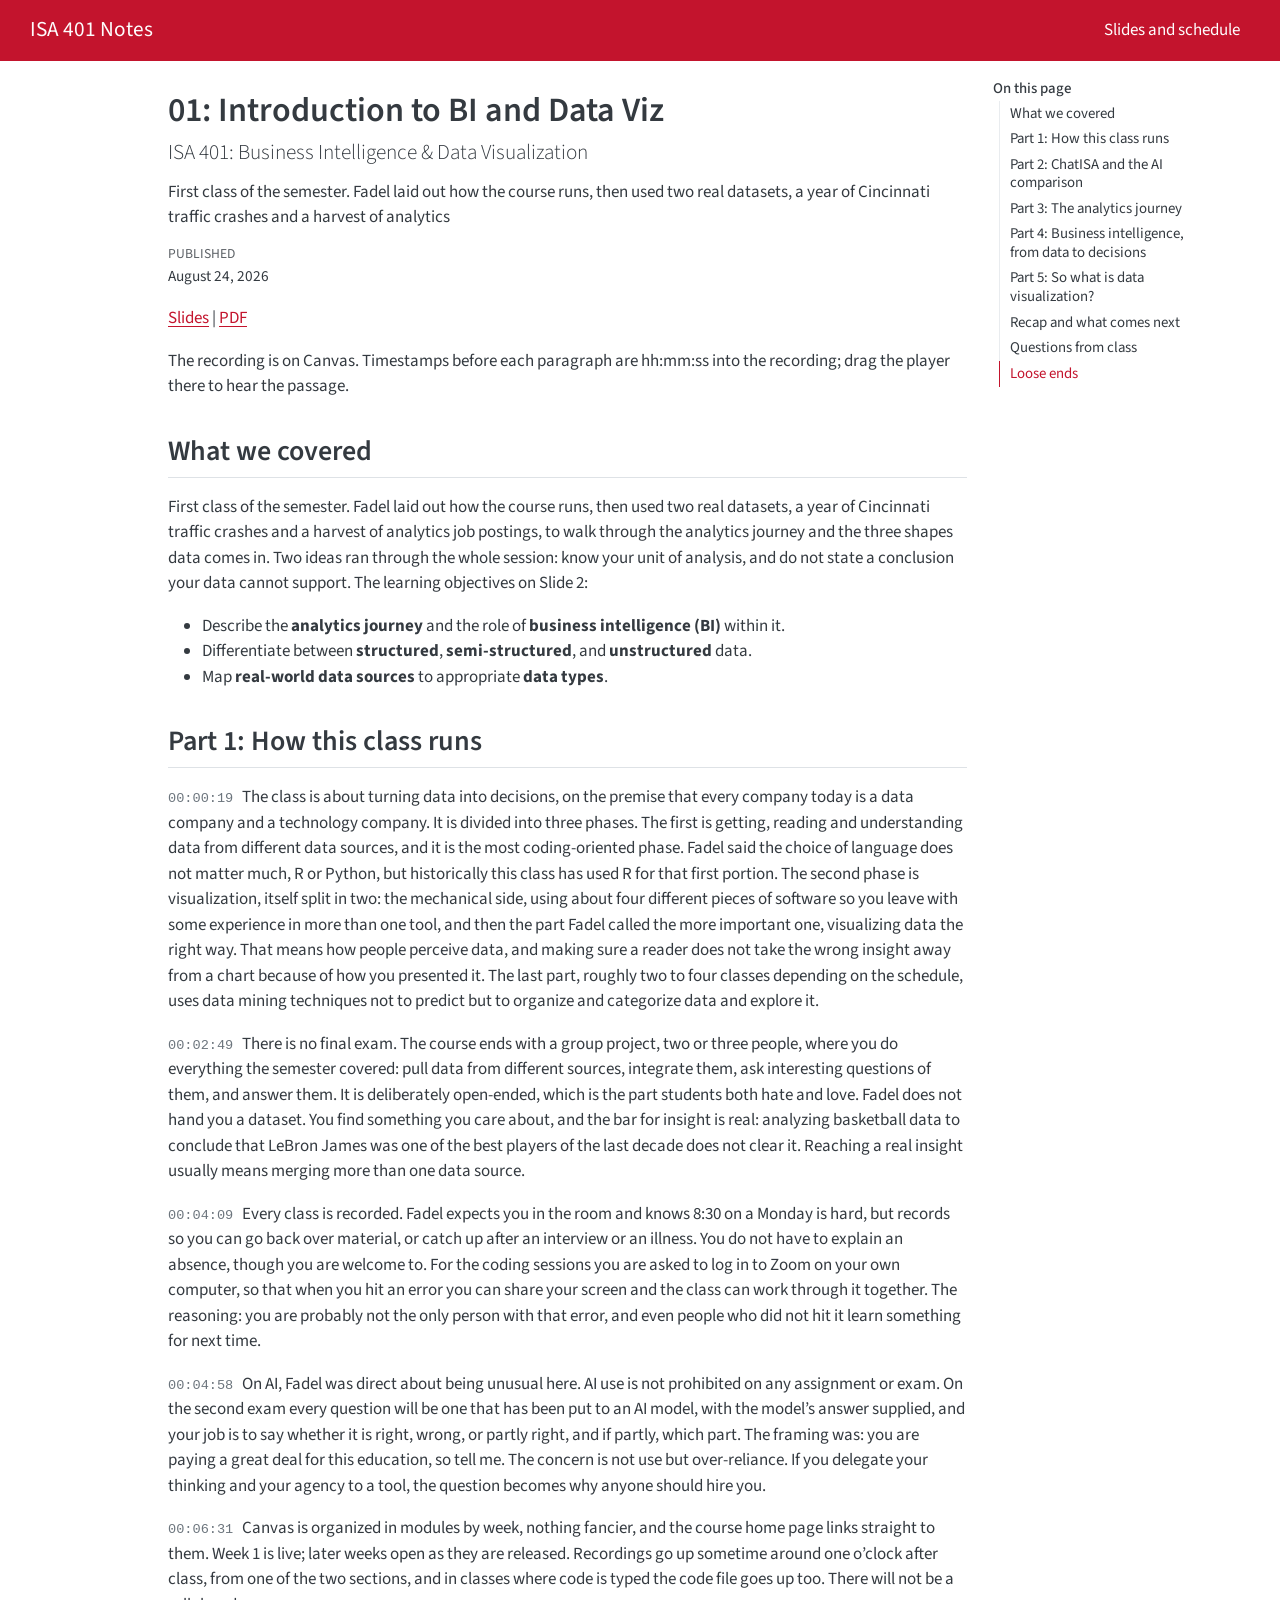
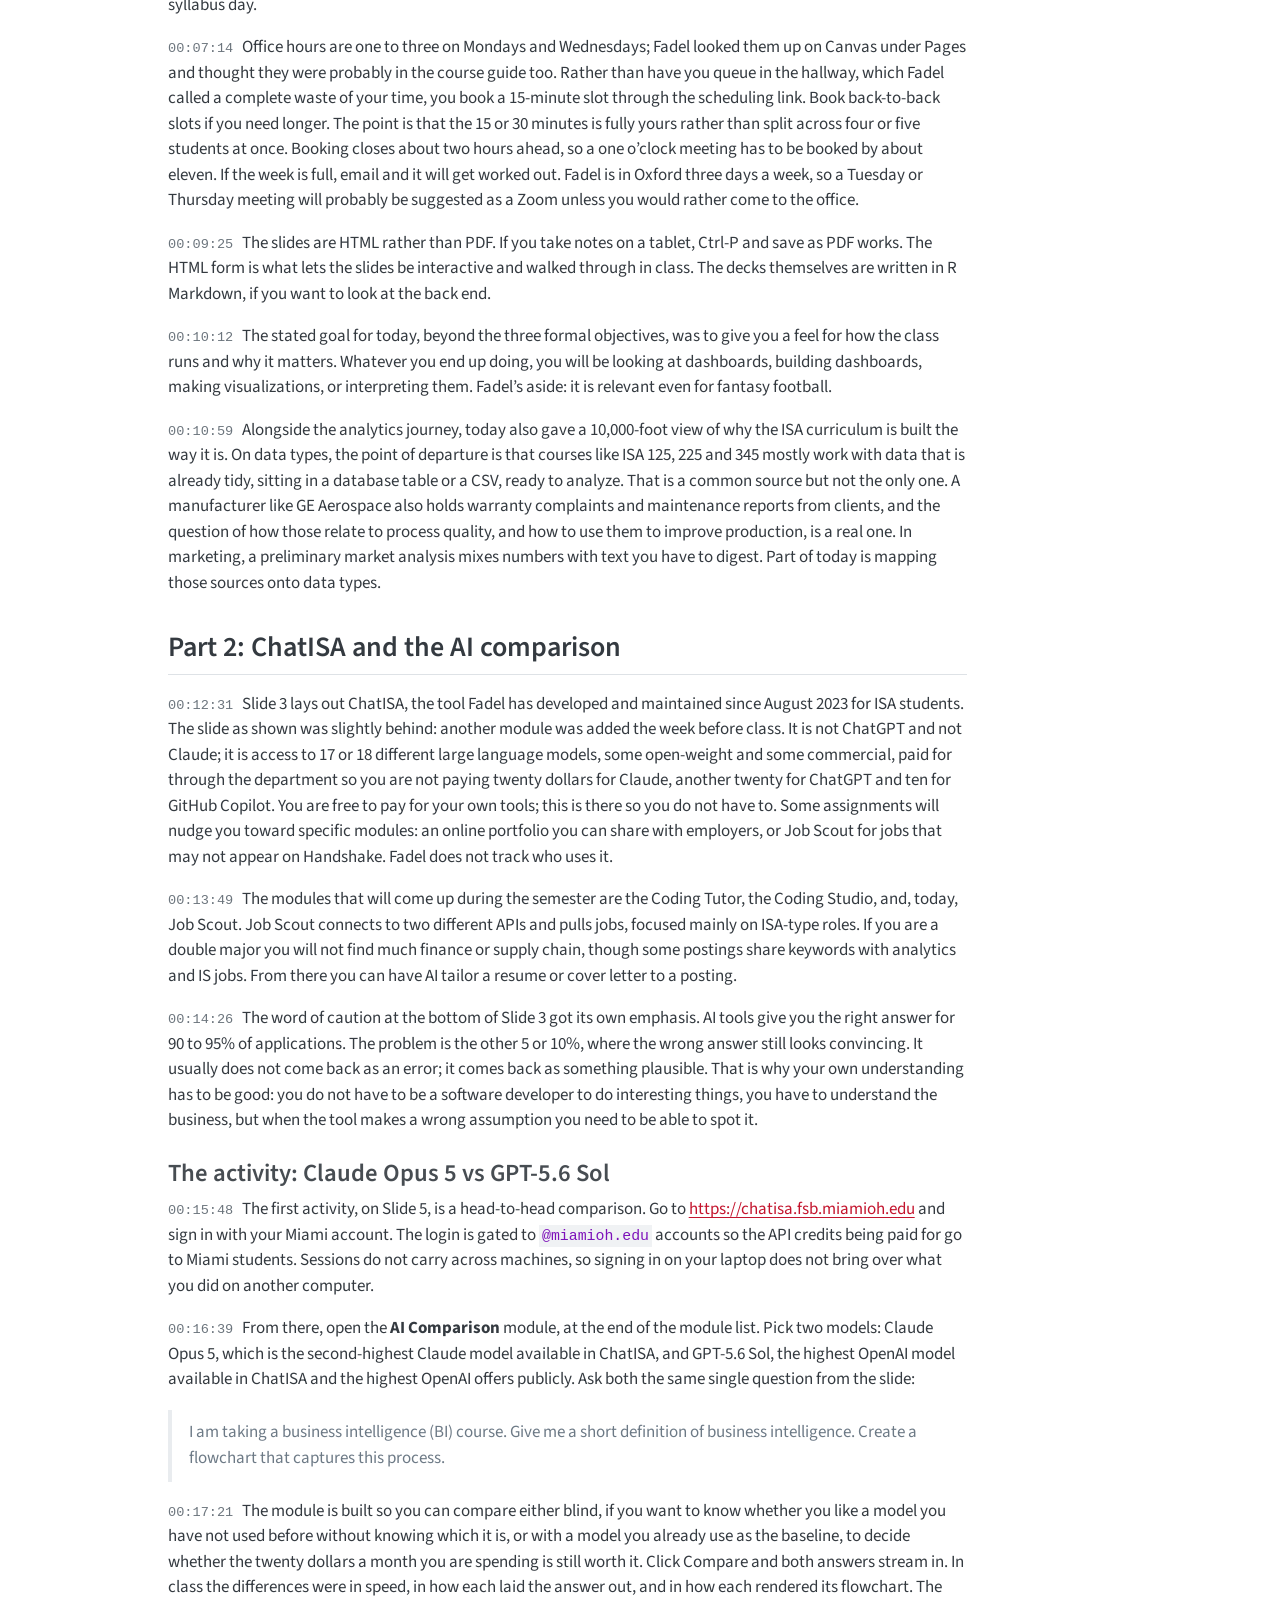
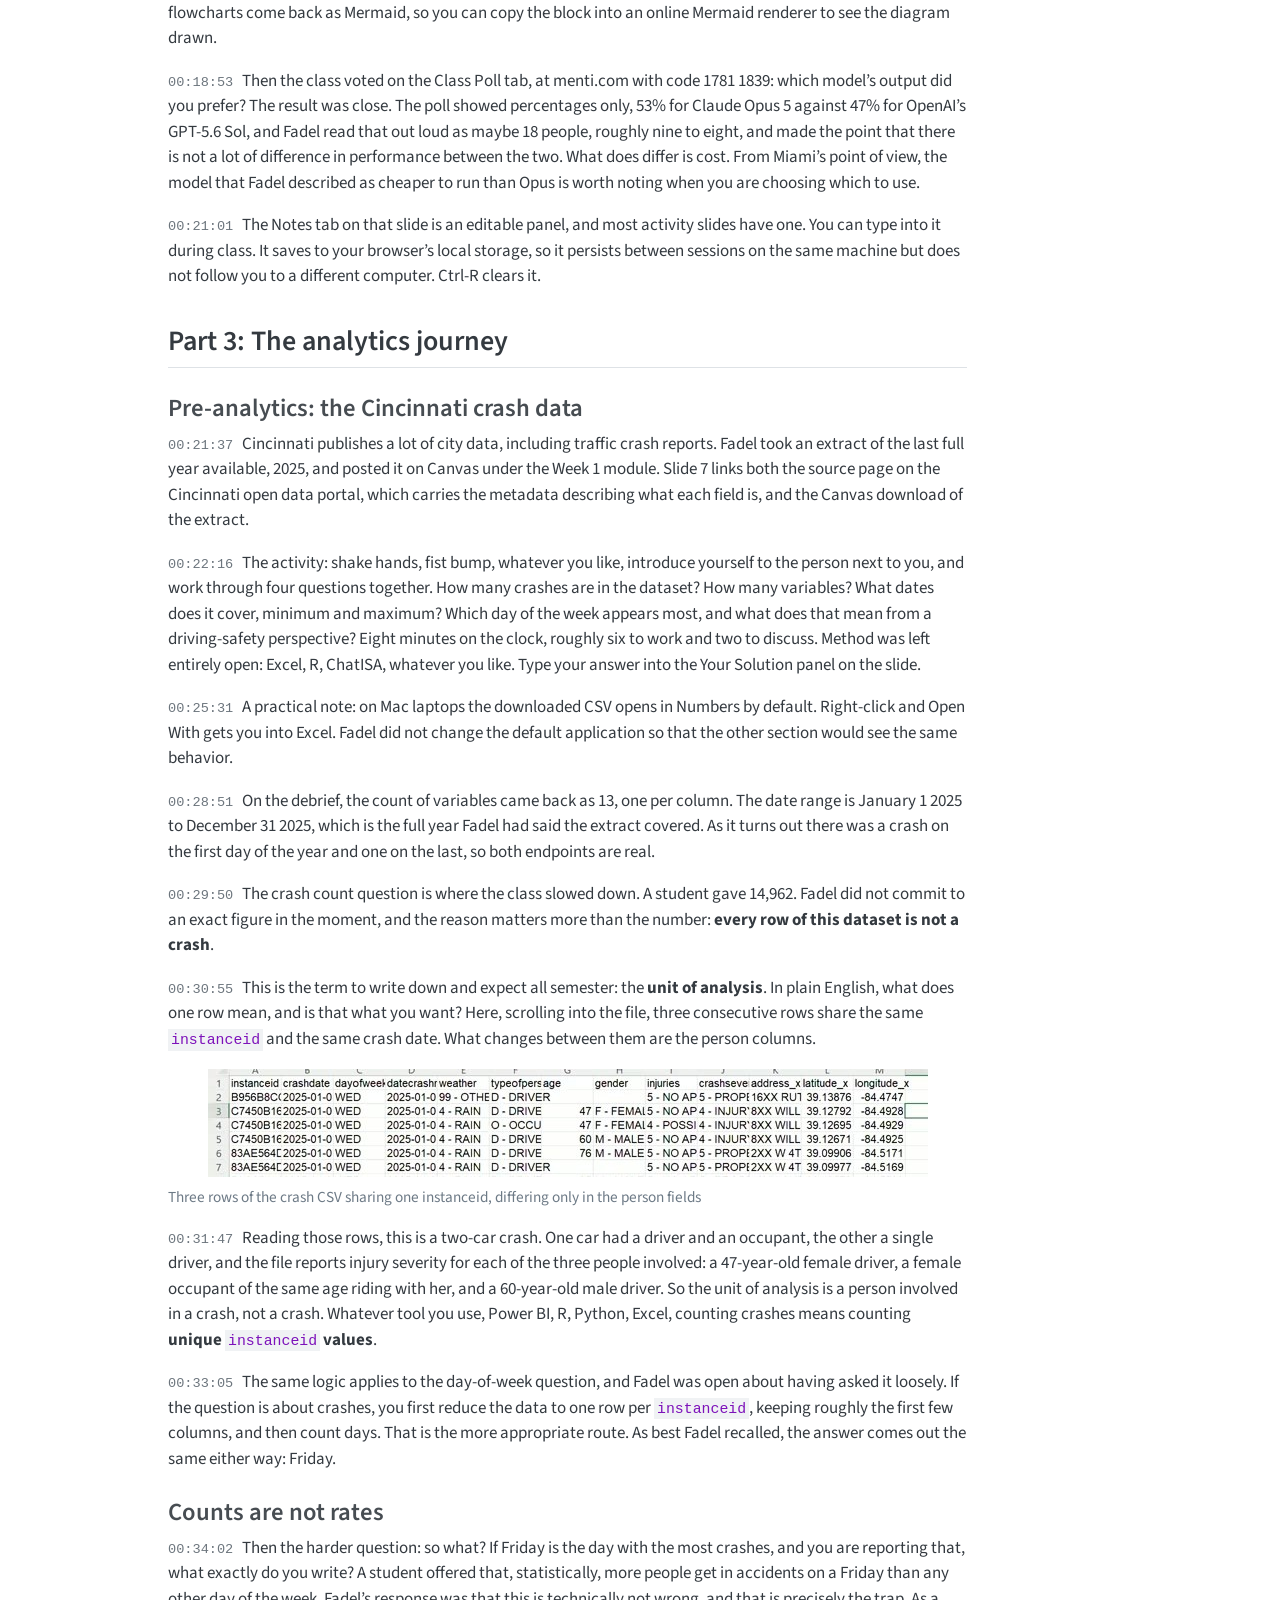
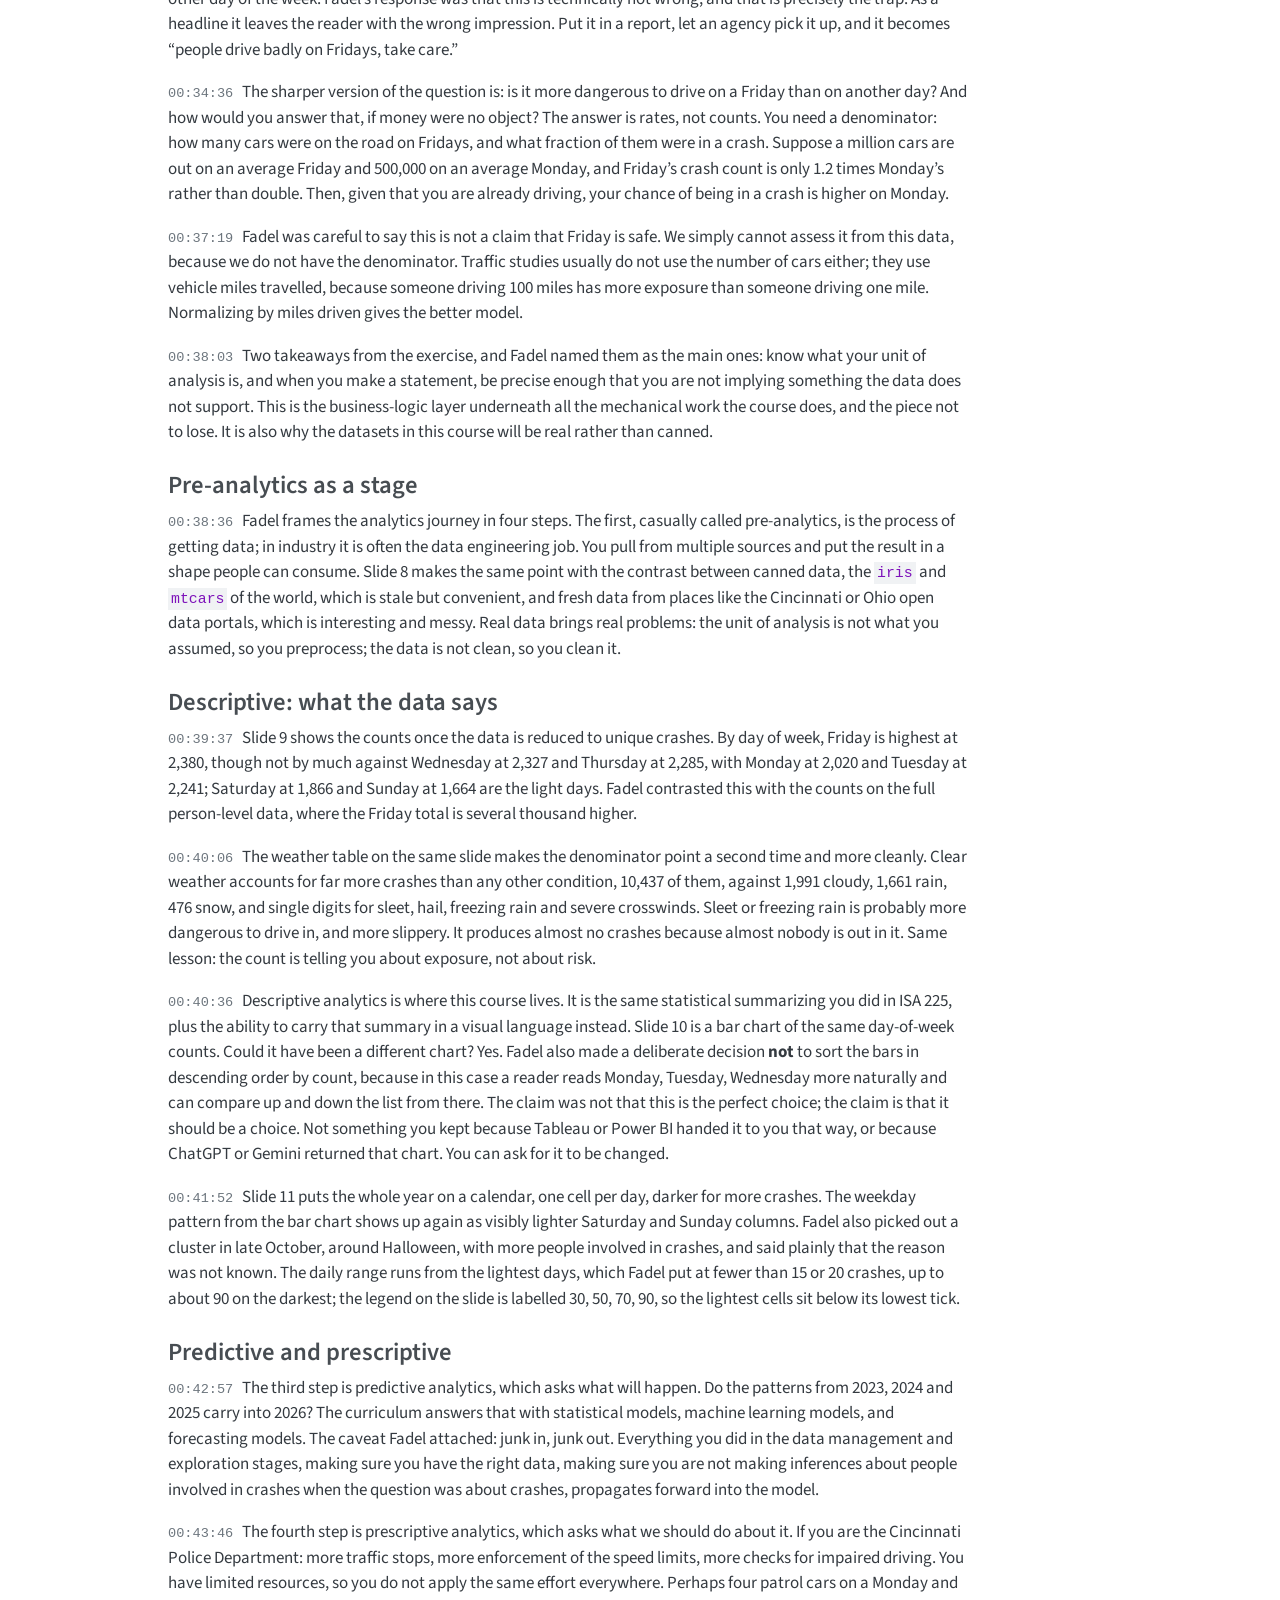
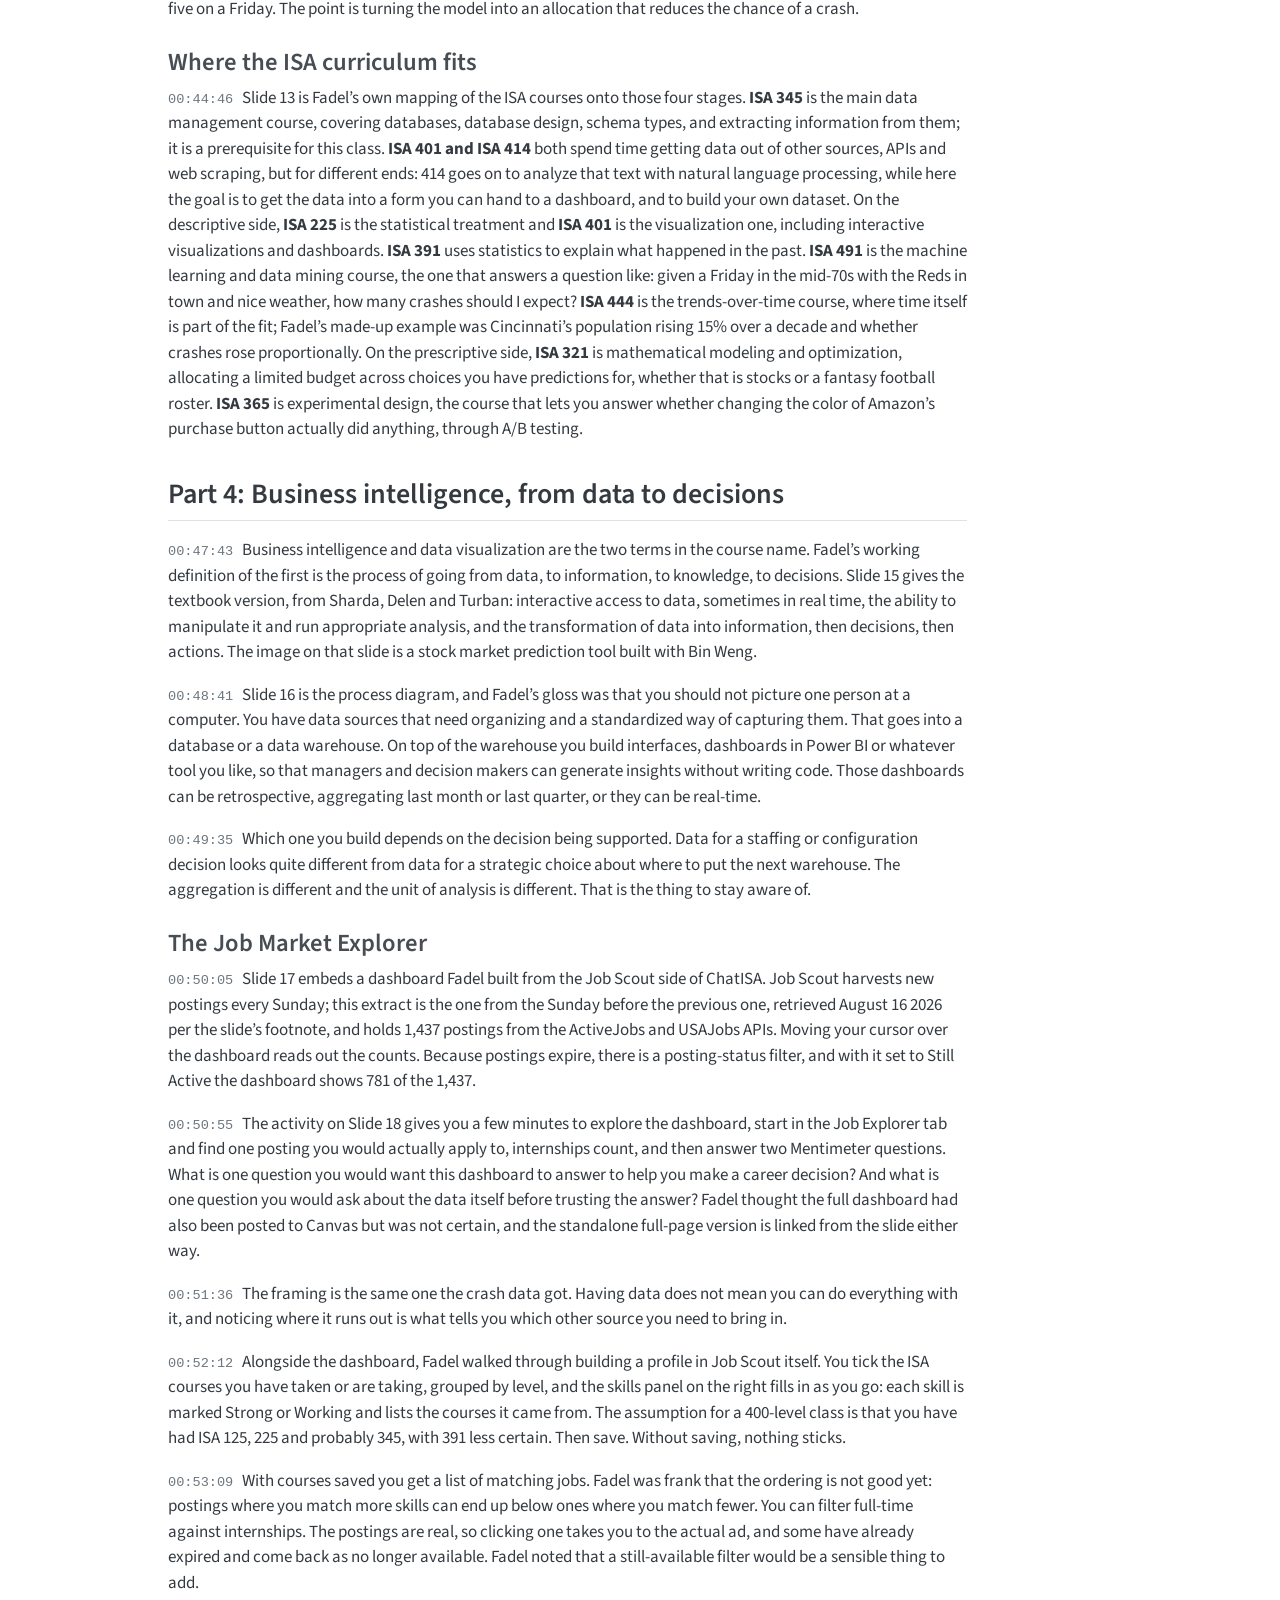
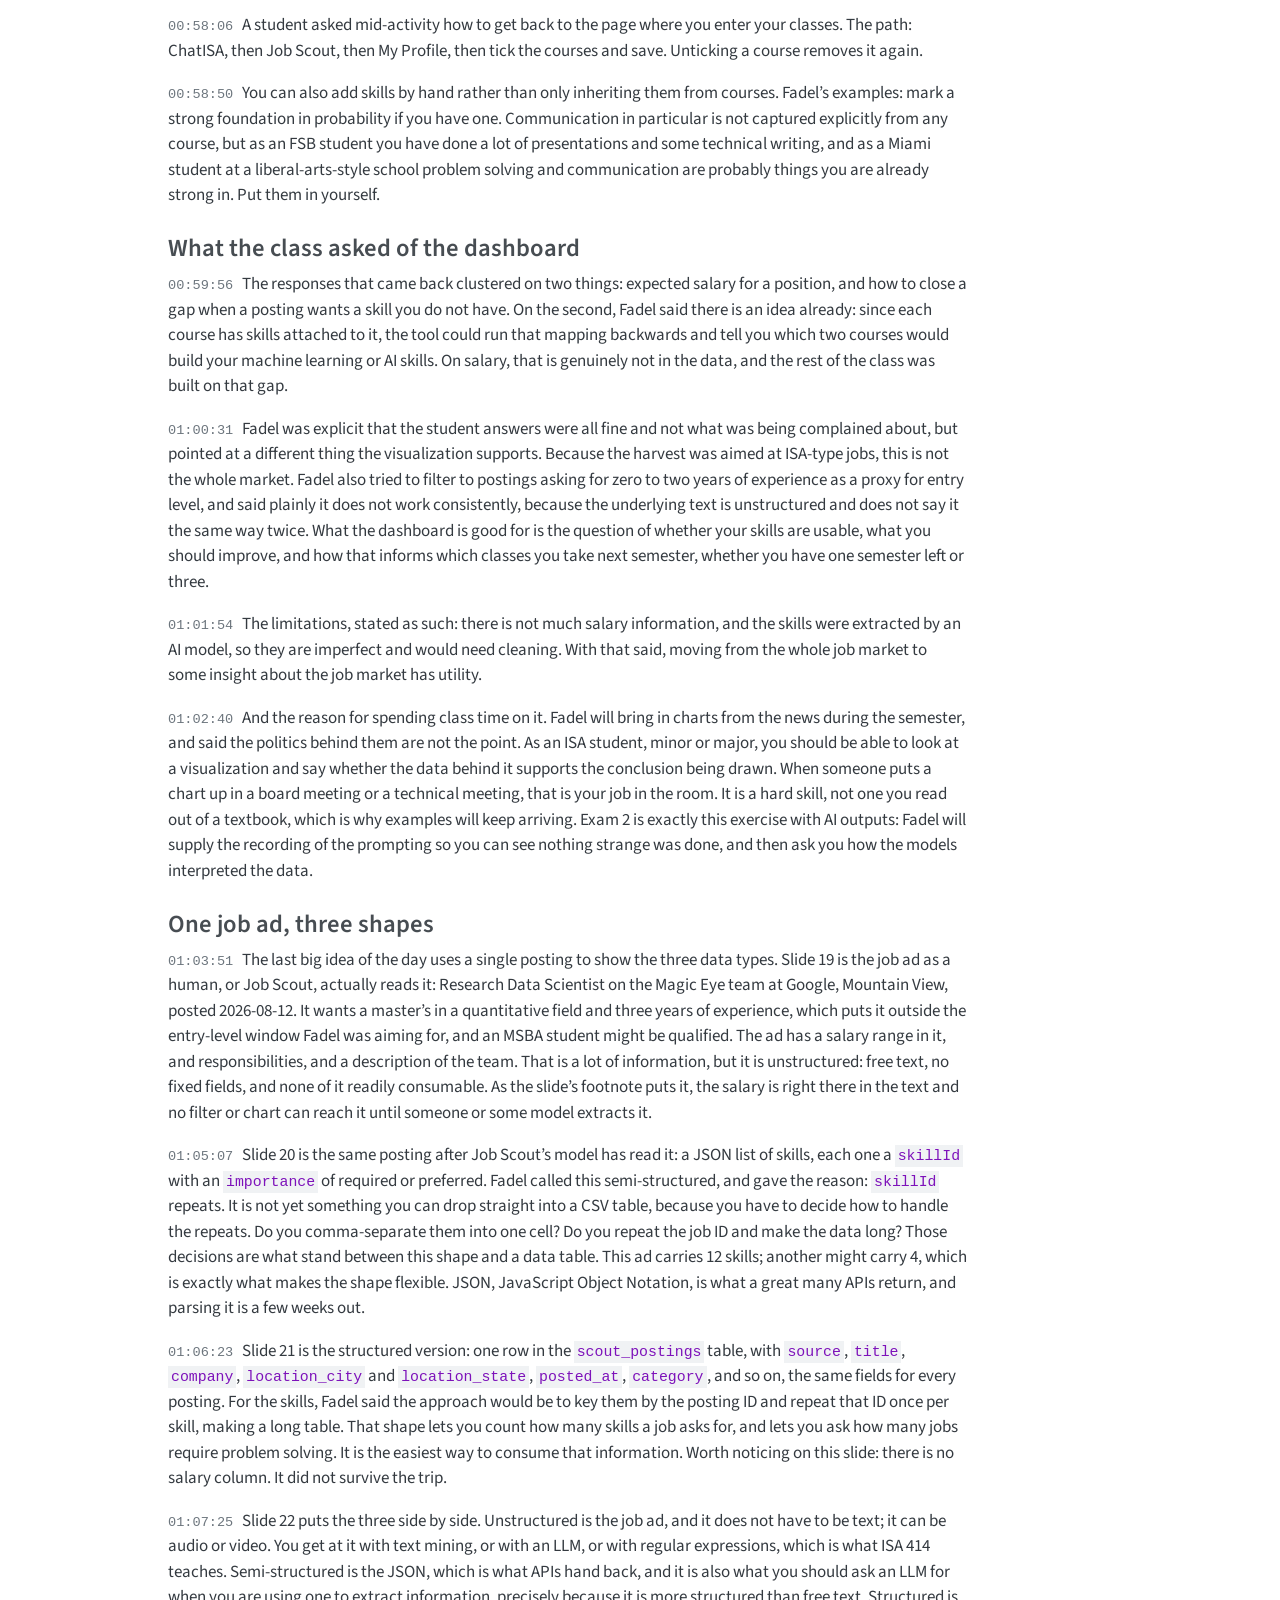
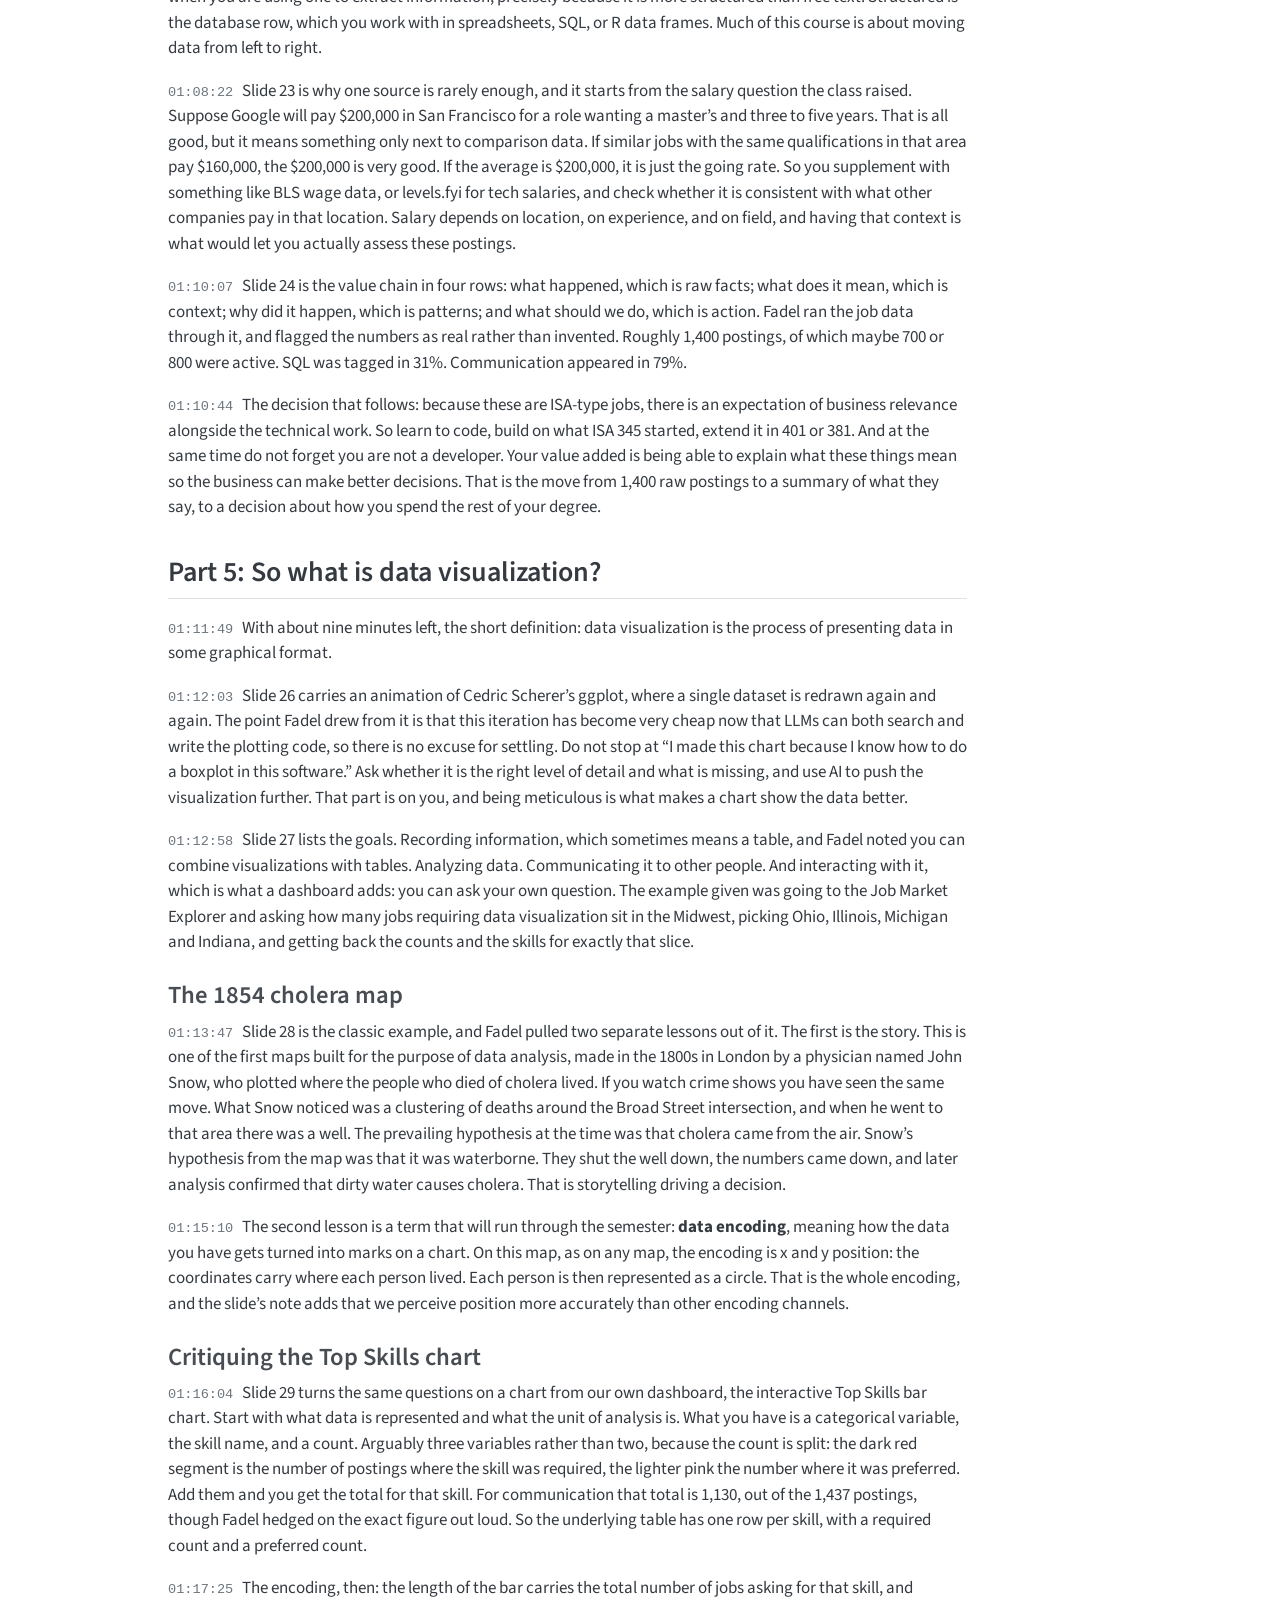
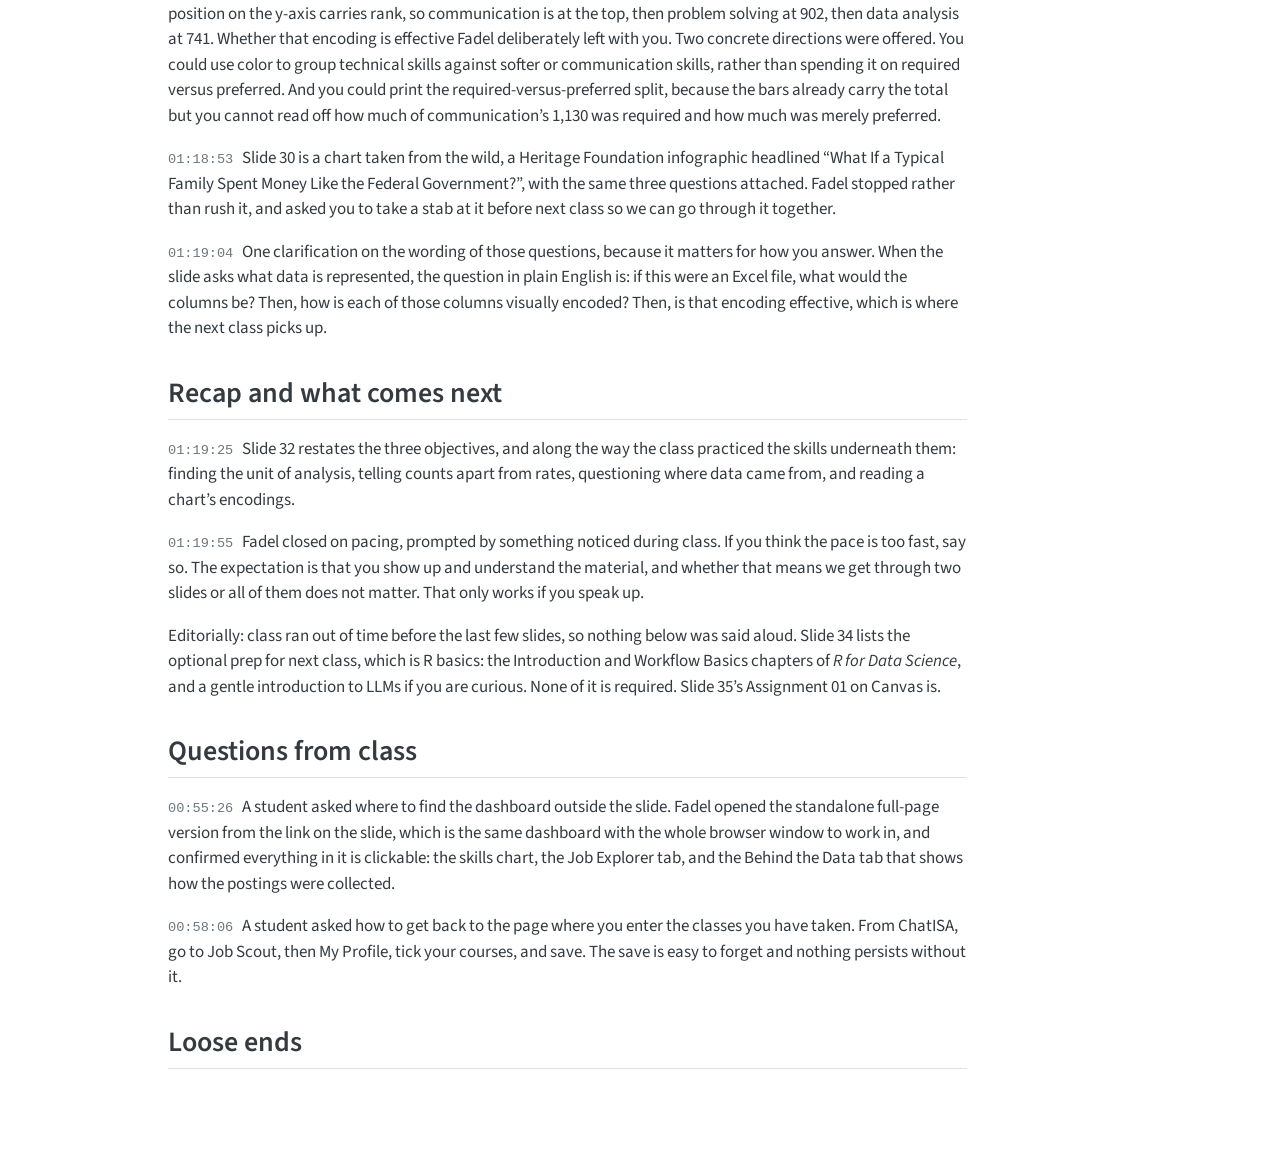
==== docs/class01/index.html @ 442e454d "PDFs kept beside each class page as project resources; publish all four classes Co-Authored-By: Clau" ====
<!DOCTYPE html>
<html xmlns="http://www.w3.org/1999/xhtml" lang="en" xml:lang="en"><head>

<meta charset="utf-8">
<meta name="generator" content="quarto-1.10.18">

<meta name="viewport" content="width=device-width, initial-scale=1.0, user-scalable=yes">

<meta name="dcterms.date" content="2026-08-24">
<meta name="description" content="First class of the semester. Fadel laid out how the course runs, then used two real datasets, a year of Cincinnati traffic crashes and a harvest of analytics">

<title>01: Introduction to BI and Data Viz – ISA 401 Notes</title>
<style>
/* Default styles provided by pandoc.
** See https://pandoc.org/MANUAL.html#variables-for-html for config info.
*/
span.smallcaps{font-variant: small-caps;}
div.columns{display: flex; gap: 1.5em;}
div.column{flex: auto;}
@media screen {
div.columns{gap: min(4vw, 1.5em);}
div.column{overflow-x: auto;}
}
div.hanging-indent{margin-left: 1.5em; text-indent: -1.5em;}
ul.task-list{list-style: none;}
ul.task-list li input[type="checkbox"] {
  width: 0.8em;
  margin: 0 0.8em 0.2em -1em; /* quarto-specific, see https://github.com/quarto-dev/quarto-cli/issues/4556 */ 
  vertical-align: middle;
}
</style>


<script src="../site_libs/quarto-nav/quarto-nav.js"></script>
<script src="../site_libs/quarto-nav/headroom.min.js"></script>
<link href="../favicon.png" rel="icon" type="image/png">
<script src="../site_libs/clipboard/clipboard.min.js"></script>
<script src="../site_libs/quarto-html/quarto.js" type="module"></script>
<script src="../site_libs/quarto-html/tabsets/tabsets.js" type="module"></script>
<script src="../site_libs/quarto-html/popper.min.js"></script>
<script src="../site_libs/quarto-html/tippy.umd.min.js"></script>
<script src="../site_libs/quarto-html/anchor.min.js"></script>
<link href="../site_libs/quarto-html/tippy.css" rel="stylesheet">
<link href="../site_libs/quarto-html/quarto-syntax-highlighting-64a204ab8560d761af7679ceaba22944.css" rel="stylesheet" id="quarto-text-highlighting-styles">
<script src="../site_libs/bootstrap/bootstrap.min.js"></script>
<link href="../site_libs/bootstrap/bootstrap-icons.css" rel="stylesheet">
<link href="../site_libs/bootstrap/bootstrap-a12129f24db7b5e8b0fdb4b6c93d7bee.min.css" rel="stylesheet" append-hash="true" id="quarto-bootstrap" data-mode="light">
<script id="quarto-search-options" type="application/json">{
  "language": {
    "search-no-results-text": "No results",
    "search-matching-documents-text": "matching documents",
    "search-copy-link-title": "Copy link to search",
    "search-hide-matches-text": "Hide additional matches",
    "search-more-match-text": "more match in this document",
    "search-more-matches-text": "more matches in this document",
    "search-clear-button-title": "Clear",
    "search-text-placeholder": "",
    "search-detached-cancel-button-title": "Cancel",
    "search-submit-button-title": "Submit",
    "search-label": "Search"
  }
}</script>


</head>

<body class="nav-fixed quarto-light">

<div id="quarto-search-results"></div>
  <header id="quarto-header" class="headroom fixed-top">
    <nav class="navbar navbar-expand-lg " data-bs-theme="dark">
      <div class="navbar-container container-fluid">
      <div class="navbar-brand-container mx-auto">
    <a class="navbar-brand" href="../index.html">
    <span class="navbar-title">ISA 401 Notes</span>
    </a>
  </div>
          <button class="navbar-toggler" type="button" data-bs-toggle="collapse" data-bs-target="#navbarCollapse" aria-controls="navbarCollapse" role="menu" aria-expanded="false" aria-label="Toggle navigation" onclick="if (window.quartoToggleHeadroom) { window.quartoToggleHeadroom(); }">
  <span class="navbar-toggler-icon"></span>
</button>
          <div class="collapse navbar-collapse" id="navbarCollapse">
            <ul class="navbar-nav navbar-nav-scroll ms-auto">
  <li class="nav-item">
    <a class="nav-link" href="https://github.com/fmegahed/isa401#schedule"> 
<span class="menu-text">Slides and schedule</span></a>
  </li>  
</ul>
          </div> <!-- /navcollapse -->
            <div class="quarto-navbar-tools">
</div>
      </div> <!-- /container-fluid -->
    </nav>
</header>
<!-- content -->
<div id="quarto-content" class="quarto-container page-columns page-rows-contents page-layout-article page-navbar">
<!-- sidebar -->
<!-- margin-sidebar -->
    <div id="quarto-margin-sidebar" class="sidebar margin-sidebar">
        <nav id="TOC" role="doc-toc" class="toc-active">
    <h2 id="toc-title">On this page</h2>
   
  <ul>
  <li><a href="#what-we-covered" id="toc-what-we-covered" class="nav-link active" data-scroll-target="#what-we-covered">What we covered</a></li>
  <li><a href="#part-1-how-this-class-runs" id="toc-part-1-how-this-class-runs" class="nav-link" data-scroll-target="#part-1-how-this-class-runs">Part 1: How this class runs</a></li>
  <li><a href="#part-2-chatisa-and-the-ai-comparison" id="toc-part-2-chatisa-and-the-ai-comparison" class="nav-link" data-scroll-target="#part-2-chatisa-and-the-ai-comparison">Part 2: ChatISA and the AI comparison</a>
  <ul class="collapse">
  <li><a href="#the-activity-claude-opus-5-vs-gpt-5.6-sol" id="toc-the-activity-claude-opus-5-vs-gpt-5.6-sol" class="nav-link" data-scroll-target="#the-activity-claude-opus-5-vs-gpt-5.6-sol">The activity: Claude Opus 5 vs GPT-5.6 Sol</a></li>
  </ul></li>
  <li><a href="#part-3-the-analytics-journey" id="toc-part-3-the-analytics-journey" class="nav-link" data-scroll-target="#part-3-the-analytics-journey">Part 3: The analytics journey</a>
  <ul class="collapse">
  <li><a href="#pre-analytics-the-cincinnati-crash-data" id="toc-pre-analytics-the-cincinnati-crash-data" class="nav-link" data-scroll-target="#pre-analytics-the-cincinnati-crash-data">Pre-analytics: the Cincinnati crash data</a></li>
  <li><a href="#counts-are-not-rates" id="toc-counts-are-not-rates" class="nav-link" data-scroll-target="#counts-are-not-rates">Counts are not rates</a></li>
  <li><a href="#pre-analytics-as-a-stage" id="toc-pre-analytics-as-a-stage" class="nav-link" data-scroll-target="#pre-analytics-as-a-stage">Pre-analytics as a stage</a></li>
  <li><a href="#descriptive-what-the-data-says" id="toc-descriptive-what-the-data-says" class="nav-link" data-scroll-target="#descriptive-what-the-data-says">Descriptive: what the data says</a></li>
  <li><a href="#predictive-and-prescriptive" id="toc-predictive-and-prescriptive" class="nav-link" data-scroll-target="#predictive-and-prescriptive">Predictive and prescriptive</a></li>
  <li><a href="#where-the-isa-curriculum-fits" id="toc-where-the-isa-curriculum-fits" class="nav-link" data-scroll-target="#where-the-isa-curriculum-fits">Where the ISA curriculum fits</a></li>
  </ul></li>
  <li><a href="#part-4-business-intelligence-from-data-to-decisions" id="toc-part-4-business-intelligence-from-data-to-decisions" class="nav-link" data-scroll-target="#part-4-business-intelligence-from-data-to-decisions">Part 4: Business intelligence, from data to decisions</a>
  <ul class="collapse">
  <li><a href="#the-job-market-explorer" id="toc-the-job-market-explorer" class="nav-link" data-scroll-target="#the-job-market-explorer">The Job Market Explorer</a></li>
  <li><a href="#what-the-class-asked-of-the-dashboard" id="toc-what-the-class-asked-of-the-dashboard" class="nav-link" data-scroll-target="#what-the-class-asked-of-the-dashboard">What the class asked of the dashboard</a></li>
  <li><a href="#one-job-ad-three-shapes" id="toc-one-job-ad-three-shapes" class="nav-link" data-scroll-target="#one-job-ad-three-shapes">One job ad, three shapes</a></li>
  </ul></li>
  <li><a href="#part-5-so-what-is-data-visualization" id="toc-part-5-so-what-is-data-visualization" class="nav-link" data-scroll-target="#part-5-so-what-is-data-visualization">Part 5: So what is data visualization?</a>
  <ul class="collapse">
  <li><a href="#the-1854-cholera-map" id="toc-the-1854-cholera-map" class="nav-link" data-scroll-target="#the-1854-cholera-map">The 1854 cholera map</a></li>
  <li><a href="#critiquing-the-top-skills-chart" id="toc-critiquing-the-top-skills-chart" class="nav-link" data-scroll-target="#critiquing-the-top-skills-chart">Critiquing the Top Skills chart</a></li>
  </ul></li>
  <li><a href="#recap-and-what-comes-next" id="toc-recap-and-what-comes-next" class="nav-link" data-scroll-target="#recap-and-what-comes-next">Recap and what comes next</a></li>
  <li><a href="#questions-from-class" id="toc-questions-from-class" class="nav-link" data-scroll-target="#questions-from-class">Questions from class</a></li>
  <li><a href="#loose-ends" id="toc-loose-ends" class="nav-link" data-scroll-target="#loose-ends">Loose ends</a></li>
  </ul>
</nav>
    </div>
<!-- main -->
<main class="content" id="quarto-document-content">

<header id="title-block-header" class="quarto-title-block default">
<div class="quarto-title">
<h1 class="title">01: Introduction to BI and Data Viz</h1>
<p class="subtitle lead">ISA 401: Business Intelligence &amp; Data Visualization</p>
</div>

<div>
  <div class="description">
    First class of the semester. Fadel laid out how the course runs, then used two real datasets, a year of Cincinnati traffic crashes and a harvest of analytics
  </div>
</div>


<div class="quarto-title-meta">

    
    <div>
    <div class="quarto-title-meta-heading">Published</div>
    <div class="quarto-title-meta-contents">
      <p class="date">August 24, 2026</p>
    </div>
  </div>
  
    
  </div>
  


</header>


<p><a href="https://fmegahed.github.io/isa401/fall2026/class01/01_introduction.html">Slides</a> | <a href="index.pdf">PDF</a></p>
<p>The recording is on Canvas. Timestamps before each paragraph are hh:mm:ss into the recording; drag the player there to hear the passage.</p>
<section id="what-we-covered" class="level2">
<h2 class="anchored" data-anchor-id="what-we-covered">What we covered</h2>
<p>First class of the semester. Fadel laid out how the course runs, then used two real datasets, a year of Cincinnati traffic crashes and a harvest of analytics job postings, to walk through the analytics journey and the three shapes data comes in. Two ideas ran through the whole session: know your unit of analysis, and do not state a conclusion your data cannot support. The learning objectives on Slide 2:</p>
<ul>
<li>Describe the <strong>analytics journey</strong> and the role of <strong>business intelligence (BI)</strong> within it.</li>
<li>Differentiate between <strong>structured</strong>, <strong>semi-structured</strong>, and <strong>unstructured</strong> data.</li>
<li>Map <strong>real-world data sources</strong> to appropriate <strong>data types</strong>.</li>
</ul>
</section>
<section id="part-1-how-this-class-runs" class="level2">
<h2 class="anchored" data-anchor-id="part-1-how-this-class-runs">Part 1: How this class runs</h2>
<p><span class="ts">00:00:19</span> The class is about turning data into decisions, on the premise that every company today is a data company and a technology company. It is divided into three phases. The first is getting, reading and understanding data from different data sources, and it is the most coding-oriented phase. Fadel said the choice of language does not matter much, R or Python, but historically this class has used R for that first portion. The second phase is visualization, itself split in two: the mechanical side, using about four different pieces of software so you leave with some experience in more than one tool, and then the part Fadel called the more important one, visualizing data the right way. That means how people perceive data, and making sure a reader does not take the wrong insight away from a chart because of how you presented it. The last part, roughly two to four classes depending on the schedule, uses data mining techniques not to predict but to organize and categorize data and explore it.</p>
<p><span class="ts">00:02:49</span> There is no final exam. The course ends with a group project, two or three people, where you do everything the semester covered: pull data from different sources, integrate them, ask interesting questions of them, and answer them. It is deliberately open-ended, which is the part students both hate and love. Fadel does not hand you a dataset. You find something you care about, and the bar for insight is real: analyzing basketball data to conclude that LeBron James was one of the best players of the last decade does not clear it. Reaching a real insight usually means merging more than one data source.</p>
<!-- todo: awaiting answer #1 @ 00:03:43 - "better than an OU student could give" and "that's not illegal" are both garbled; I paraphrased around them -->
<p><span class="ts">00:04:09</span> Every class is recorded. Fadel expects you in the room and knows 8:30 on a Monday is hard, but records so you can go back over material, or catch up after an interview or an illness. You do not have to explain an absence, though you are welcome to. For the coding sessions you are asked to log in to Zoom on your own computer, so that when you hit an error you can share your screen and the class can work through it together. The reasoning: you are probably not the only person with that error, and even people who did not hit it learn something for next time.</p>
<p><span class="ts">00:04:58</span> On AI, Fadel was direct about being unusual here. AI use is not prohibited on any assignment or exam. On the second exam every question will be one that has been put to an AI model, with the model’s answer supplied, and your job is to say whether it is right, wrong, or partly right, and if partly, which part. The framing was: you are paying a great deal for this education, so tell me. The concern is not use but over-reliance. If you delegate your thinking and your agency to a tool, the question becomes why anyone should hire you.</p>
<p><span class="ts">00:06:31</span> Canvas is organized in modules by week, nothing fancier, and the course home page links straight to them. Week 1 is live; later weeks open as they are released. Recordings go up sometime around one o’clock after class, from one of the two sections, and in classes where code is typed the code file goes up too. There will not be a syllabus day.</p>
<p><span class="ts">00:07:14</span> Office hours are one to three on Mondays and Wednesdays; Fadel looked them up on Canvas under Pages and thought they were probably in the course guide too. Rather than have you queue in the hallway, which Fadel called a complete waste of your time, you book a 15-minute slot through the scheduling link. Book back-to-back slots if you need longer. The point is that the 15 or 30 minutes is fully yours rather than split across four or five students at once. Booking closes about two hours ahead, so a one o’clock meeting has to be booked by about eleven. If the week is full, email and it will get worked out. Fadel is in Oxford three days a week, so a Tuesday or Thursday meeting will probably be suggested as a Zoom unless you would rather come to the office.</p>
<p><span class="ts">00:09:25</span> The slides are HTML rather than PDF. If you take notes on a tablet, Ctrl-P and save as PDF works. The HTML form is what lets the slides be interactive and walked through in class. The decks themselves are written in R Markdown, if you want to look at the back end.</p>
<p><span class="ts">00:10:12</span> The stated goal for today, beyond the three formal objectives, was to give you a feel for how the class runs and why it matters. Whatever you end up doing, you will be looking at dashboards, building dashboards, making visualizations, or interpreting them. Fadel’s aside: it is relevant even for fantasy football.</p>
<p><span class="ts">00:10:59</span> Alongside the analytics journey, today also gave a 10,000-foot view of why the ISA curriculum is built the way it is. On data types, the point of departure is that courses like ISA 125, 225 and 345 mostly work with data that is already tidy, sitting in a database table or a CSV, ready to analyze. That is a common source but not the only one. A manufacturer like GE Aerospace also holds warranty complaints and maintenance reports from clients, and the question of how those relate to process quality, and how to use them to improve production, is a real one. In marketing, a preliminary market analysis mixes numbers with text you have to digest. Part of today is mapping those sources onto data types.</p>
<!-- todo: awaiting answer #2 @ 00:11:42 - transcript has "water complaints"; I wrote "warranty complaints" -->
</section>
<section id="part-2-chatisa-and-the-ai-comparison" class="level2">
<h2 class="anchored" data-anchor-id="part-2-chatisa-and-the-ai-comparison">Part 2: ChatISA and the AI comparison</h2>
<p><span class="ts">00:12:31</span> Slide 3 lays out ChatISA, the tool Fadel has developed and maintained since August 2023 for ISA students. The slide as shown was slightly behind: another module was added the week before class. It is not ChatGPT and not Claude; it is access to 17 or 18 different large language models, some open-weight and some commercial, paid for through the department so you are not paying twenty dollars for Claude, another twenty for ChatGPT and ten for GitHub Copilot. You are free to pay for your own tools; this is there so you do not have to. Some assignments will nudge you toward specific modules: an online portfolio you can share with employers, or Job Scout for jobs that may not appear on Handshake. Fadel does not track who uses it.</p>
<p><span class="ts">00:13:49</span> The modules that will come up during the semester are the Coding Tutor, the Coding Studio, and, today, Job Scout. Job Scout connects to two different APIs and pulls jobs, focused mainly on ISA-type roles. If you are a double major you will not find much finance or supply chain, though some postings share keywords with analytics and IS jobs. From there you can have AI tailor a resume or cover letter to a posting.</p>
<p><span class="ts">00:14:26</span> The word of caution at the bottom of Slide 3 got its own emphasis. AI tools give you the right answer for 90 to 95% of applications. The problem is the other 5 or 10%, where the wrong answer still looks convincing. It usually does not come back as an error; it comes back as something plausible. That is why your own understanding has to be good: you do not have to be a software developer to do interesting things, you have to understand the business, but when the tool makes a wrong assumption you need to be able to spot it.</p>
<section id="the-activity-claude-opus-5-vs-gpt-5.6-sol" class="level3">
<h3 class="anchored" data-anchor-id="the-activity-claude-opus-5-vs-gpt-5.6-sol">The activity: Claude Opus 5 vs GPT-5.6 Sol</h3>
<p><span class="ts">00:15:48</span> The first activity, on Slide 5, is a head-to-head comparison. Go to <a href="https://chatisa.fsb.miamioh.edu" class="uri">https://chatisa.fsb.miamioh.edu</a> and sign in with your Miami account. The login is gated to <code>@miamioh.edu</code> accounts so the API credits being paid for go to Miami students. Sessions do not carry across machines, so signing in on your laptop does not bring over what you did on another computer.</p>
<p><span class="ts">00:16:39</span> From there, open the <strong>AI Comparison</strong> module, at the end of the module list. Pick two models: Claude Opus 5, which is the second-highest Claude model available in ChatISA, and GPT-5.6 Sol, the highest OpenAI model available in ChatISA and the highest OpenAI offers publicly. Ask both the same single question from the slide:</p>
<blockquote class="blockquote">
<p>I am taking a business intelligence (BI) course. Give me a short definition of business intelligence. Create a flowchart that captures this process.</p>
</blockquote>
<p><span class="ts">00:17:21</span> The module is built so you can compare either blind, if you want to know whether you like a model you have not used before without knowing which it is, or with a model you already use as the baseline, to decide whether the twenty dollars a month you are spending is still worth it. Click Compare and both answers stream in. In class the differences were in speed, in how each laid the answer out, and in how each rendered its flowchart. The flowcharts come back as Mermaid, so you can copy the block into an online Mermaid renderer to see the diagram drawn.</p>
<p><span class="ts">00:18:53</span> Then the class voted on the Class Poll tab, at menti.com with code 1781 1839: which model’s output did you prefer? The result was close. The poll showed percentages only, 53% for Claude Opus 5 against 47% for OpenAI’s GPT-5.6 Sol, and Fadel read that out loud as maybe 18 people, roughly nine to eight, and made the point that there is not a lot of difference in performance between the two. What does differ is cost. From Miami’s point of view, the model that Fadel described as cheaper to run than Opus is worth noting when you are choosing which to use.</p>
<!-- todo: awaiting answer #7 @ 00:18:53 - menti code: spoken as 1781 1839, but the poll embed on screen looks like 1791 1839; keeping the spoken version for now -->
<!-- todo: 00:20:15 - Fadel says "this is a cheaper model to run than Opus" without naming which; I read it as GPT-5.6 Sol. Please confirm. -->
<p><span class="ts">00:21:01</span> The Notes tab on that slide is an editable panel, and most activity slides have one. You can type into it during class. It saves to your browser’s local storage, so it persists between sessions on the same machine but does not follow you to a different computer. Ctrl-R clears it.</p>
<!-- todo: 00:21:23 - Fadel said Ctrl-R clears the saved notes, described as "kind of like cookies attached to this page". Worth confirming that's a reload-clears-it behavior and not a separate reset. -->
</section>
</section>
<section id="part-3-the-analytics-journey" class="level2">
<h2 class="anchored" data-anchor-id="part-3-the-analytics-journey">Part 3: The analytics journey</h2>
<section id="pre-analytics-the-cincinnati-crash-data" class="level3">
<h3 class="anchored" data-anchor-id="pre-analytics-the-cincinnati-crash-data">Pre-analytics: the Cincinnati crash data</h3>
<p><span class="ts">00:21:37</span> Cincinnati publishes a lot of city data, including traffic crash reports. Fadel took an extract of the last full year available, 2025, and posted it on Canvas under the Week 1 module. Slide 7 links both the source page on the Cincinnati open data portal, which carries the metadata describing what each field is, and the Canvas download of the extract.</p>
<p><span class="ts">00:22:16</span> The activity: shake hands, fist bump, whatever you like, introduce yourself to the person next to you, and work through four questions together. How many crashes are in the dataset? How many variables? What dates does it cover, minimum and maximum? Which day of the week appears most, and what does that mean from a driving-safety perspective? Eight minutes on the clock, roughly six to work and two to discuss. Method was left entirely open: Excel, R, ChatISA, whatever you like. Type your answer into the Your Solution panel on the slide.</p>
<p><span class="ts">00:25:31</span> A practical note: on Mac laptops the downloaded CSV opens in Numbers by default. Right-click and Open With gets you into Excel. Fadel did not change the default application so that the other section would see the same behavior.</p>
<p><span class="ts">00:28:51</span> On the debrief, the count of variables came back as 13, one per column. The date range is January 1 2025 to December 31 2025, which is the full year Fadel had said the extract covered. As it turns out there was a crash on the first day of the year and one on the last, so both endpoints are real.</p>
<p><span class="ts">00:29:50</span> The crash count question is where the class slowed down. A student gave 14,962. Fadel did not commit to an exact figure in the moment, and the reason matters more than the number: <strong>every row of this dataset is not a crash</strong>.</p>
<p><span class="ts">00:30:55</span> This is the term to write down and expect all semester: the <strong>unit of analysis</strong>. In plain English, what does one row mean, and is that what you want? Here, scrolling into the file, three consecutive rows share the same <code>instanceid</code> and the same crash date. What changes between them are the person columns.</p>
<div class="quarto-figure quarto-figure-center">
<figure class="figure">
<p><img src="crops/crop-001.jpg" class="img-fluid figure-img"></p>
<figcaption>Three rows of the crash CSV sharing one instanceid, differing only in the person fields</figcaption>
</figure>
</div>
<p><span class="ts">00:31:47</span> Reading those rows, this is a two-car crash. One car had a driver and an occupant, the other a single driver, and the file reports injury severity for each of the three people involved: a 47-year-old female driver, a female occupant of the same age riding with her, and a 60-year-old male driver. So the unit of analysis is a person involved in a crash, not a crash. Whatever tool you use, Power BI, R, Python, Excel, counting crashes means counting <strong>unique <code>instanceid</code> values</strong>.</p>
<p><span class="ts">00:33:05</span> The same logic applies to the day-of-week question, and Fadel was open about having asked it loosely. If the question is about crashes, you first reduce the data to one row per <code>instanceid</code>, keeping roughly the first few columns, and then count days. That is the more appropriate route. As best Fadel recalled, the answer comes out the same either way: Friday.</p>
</section>
<section id="counts-are-not-rates" class="level3">
<h3 class="anchored" data-anchor-id="counts-are-not-rates">Counts are not rates</h3>
<p><span class="ts">00:34:02</span> Then the harder question: so what? If Friday is the day with the most crashes, and you are reporting that, what exactly do you write? A student offered that, statistically, more people get in accidents on a Friday than any other day of the week. Fadel’s response was that this is technically not wrong, and that is precisely the trap. As a headline it leaves the reader with the wrong impression. Put it in a report, let an agency pick it up, and it becomes “people drive badly on Fridays, take care.”</p>
<p><span class="ts">00:34:36</span> The sharper version of the question is: is it more dangerous to drive on a Friday than on another day? And how would you answer that, if money were no object? The answer is rates, not counts. You need a denominator: how many cars were on the road on Fridays, and what fraction of them were in a crash. Suppose a million cars are out on an average Friday and 500,000 on an average Monday, and Friday’s crash count is only 1.2 times Monday’s rather than double. Then, given that you are already driving, your chance of being in a crash is higher on Monday.</p>
<p><span class="ts">00:37:19</span> Fadel was careful to say this is not a claim that Friday is safe. We simply cannot assess it from this data, because we do not have the denominator. Traffic studies usually do not use the number of cars either; they use vehicle miles travelled, because someone driving 100 miles has more exposure than someone driving one mile. Normalizing by miles driven gives the better model.</p>
<p><span class="ts">00:38:03</span> Two takeaways from the exercise, and Fadel named them as the main ones: know what your unit of analysis is, and when you make a statement, be precise enough that you are not implying something the data does not support. This is the business-logic layer underneath all the mechanical work the course does, and the piece not to lose. It is also why the datasets in this course will be real rather than canned.</p>
</section>
<section id="pre-analytics-as-a-stage" class="level3">
<h3 class="anchored" data-anchor-id="pre-analytics-as-a-stage">Pre-analytics as a stage</h3>
<p><span class="ts">00:38:36</span> Fadel frames the analytics journey in four steps. The first, casually called pre-analytics, is the process of getting data; in industry it is often the data engineering job. You pull from multiple sources and put the result in a shape people can consume. Slide 8 makes the same point with the contrast between canned data, the <code>iris</code> and <code>mtcars</code> of the world, which is stale but convenient, and fresh data from places like the Cincinnati or Ohio open data portals, which is interesting and messy. Real data brings real problems: the unit of analysis is not what you assumed, so you preprocess; the data is not clean, so you clean it.</p>
</section>
<section id="descriptive-what-the-data-says" class="level3">
<h3 class="anchored" data-anchor-id="descriptive-what-the-data-says">Descriptive: what the data says</h3>
<p><span class="ts">00:39:37</span> Slide 9 shows the counts once the data is reduced to unique crashes. By day of week, Friday is highest at 2,380, though not by much against Wednesday at 2,327 and Thursday at 2,285, with Monday at 2,020 and Tuesday at 2,241; Saturday at 1,866 and Sunday at 1,664 are the light days. Fadel contrasted this with the counts on the full person-level data, where the Friday total is several thousand higher.</p>
<!-- todo: 00:39:37 - Fadel says the Friday count on the un-deduplicated data was "close to 5,400... 4,900 and something"; ASR is unclear on which. I left the figure out. -->
<p><span class="ts">00:40:06</span> The weather table on the same slide makes the denominator point a second time and more cleanly. Clear weather accounts for far more crashes than any other condition, 10,437 of them, against 1,991 cloudy, 1,661 rain, 476 snow, and single digits for sleet, hail, freezing rain and severe crosswinds. Sleet or freezing rain is probably more dangerous to drive in, and more slippery. It produces almost no crashes because almost nobody is out in it. Same lesson: the count is telling you about exposure, not about risk.</p>
<p><span class="ts">00:40:36</span> Descriptive analytics is where this course lives. It is the same statistical summarizing you did in ISA 225, plus the ability to carry that summary in a visual language instead. Slide 10 is a bar chart of the same day-of-week counts. Could it have been a different chart? Yes. Fadel also made a deliberate decision <strong>not</strong> to sort the bars in descending order by count, because in this case a reader reads Monday, Tuesday, Wednesday more naturally and can compare up and down the list from there. The claim was not that this is the perfect choice; the claim is that it should be a choice. Not something you kept because Tableau or Power BI handed it to you that way, or because ChatGPT or Gemini returned that chart. You can ask for it to be changed.</p>
<p><span class="ts">00:41:52</span> Slide 11 puts the whole year on a calendar, one cell per day, darker for more crashes. The weekday pattern from the bar chart shows up again as visibly lighter Saturday and Sunday columns. Fadel also picked out a cluster in late October, around Halloween, with more people involved in crashes, and said plainly that the reason was not known. The daily range runs from the lightest days, which Fadel put at fewer than 15 or 20 crashes, up to about 90 on the darkest; the legend on the slide is labelled 30, 50, 70, 90, so the lightest cells sit below its lowest tick.</p>
</section>
<section id="predictive-and-prescriptive" class="level3">
<h3 class="anchored" data-anchor-id="predictive-and-prescriptive">Predictive and prescriptive</h3>
<p><span class="ts">00:42:57</span> The third step is predictive analytics, which asks what will happen. Do the patterns from 2023, 2024 and 2025 carry into 2026? The curriculum answers that with statistical models, machine learning models, and forecasting models. The caveat Fadel attached: junk in, junk out. Everything you did in the data management and exploration stages, making sure you have the right data, making sure you are not making inferences about people involved in crashes when the question was about crashes, propagates forward into the model.</p>
<p><span class="ts">00:43:46</span> The fourth step is prescriptive analytics, which asks what we should do about it. If you are the Cincinnati Police Department: more traffic stops, more enforcement of the speed limits, more checks for impaired driving. You have limited resources, so you do not apply the same effort everywhere. Perhaps four patrol cars on a Monday and five on a Friday. The point is turning the model into an allocation that reduces the chance of a crash.</p>
<!-- todo: awaiting answer #4 @ 00:44:07 - transcript has "potential thefts of wrong driving"; I wrote "checks for impaired driving" -->
</section>
<section id="where-the-isa-curriculum-fits" class="level3">
<h3 class="anchored" data-anchor-id="where-the-isa-curriculum-fits">Where the ISA curriculum fits</h3>
<p><span class="ts">00:44:46</span> Slide 13 is Fadel’s own mapping of the ISA courses onto those four stages. <strong>ISA 345</strong> is the main data management course, covering databases, database design, schema types, and extracting information from them; it is a prerequisite for this class. <strong>ISA 401 and ISA 414</strong> both spend time getting data out of other sources, APIs and web scraping, but for different ends: 414 goes on to analyze that text with natural language processing, while here the goal is to get the data into a form you can hand to a dashboard, and to build your own dataset. On the descriptive side, <strong>ISA 225</strong> is the statistical treatment and <strong>ISA 401</strong> is the visualization one, including interactive visualizations and dashboards. <strong>ISA 391</strong> uses statistics to explain what happened in the past. <strong>ISA 491</strong> is the machine learning and data mining course, the one that answers a question like: given a Friday in the mid-70s with the Reds in town and nice weather, how many crashes should I expect? <strong>ISA 444</strong> is the trends-over-time course, where time itself is part of the fit; Fadel’s made-up example was Cincinnati’s population rising 15% over a decade and whether crashes rose proportionally. On the prescriptive side, <strong>ISA 321</strong> is mathematical modeling and optimization, allocating a limited budget across choices you have predictions for, whether that is stocks or a fantasy football roster. <strong>ISA 365</strong> is experimental design, the course that lets you answer whether changing the color of Amazon’s purchase button actually did anything, through A/B testing.</p>
</section>
</section>
<section id="part-4-business-intelligence-from-data-to-decisions" class="level2">
<h2 class="anchored" data-anchor-id="part-4-business-intelligence-from-data-to-decisions">Part 4: Business intelligence, from data to decisions</h2>
<p><span class="ts">00:47:43</span> Business intelligence and data visualization are the two terms in the course name. Fadel’s working definition of the first is the process of going from data, to information, to knowledge, to decisions. Slide 15 gives the textbook version, from Sharda, Delen and Turban: interactive access to data, sometimes in real time, the ability to manipulate it and run appropriate analysis, and the transformation of data into information, then decisions, then actions. The image on that slide is a stock market prediction tool built with Bin Weng.</p>
<p><span class="ts">00:48:41</span> Slide 16 is the process diagram, and Fadel’s gloss was that you should not picture one person at a computer. You have data sources that need organizing and a standardized way of capturing them. That goes into a database or a data warehouse. On top of the warehouse you build interfaces, dashboards in Power BI or whatever tool you like, so that managers and decision makers can generate insights without writing code. Those dashboards can be retrospective, aggregating last month or last quarter, or they can be real-time.</p>
<p><span class="ts">00:49:35</span> Which one you build depends on the decision being supported. Data for a staffing or configuration decision looks quite different from data for a strategic choice about where to put the next warehouse. The aggregation is different and the unit of analysis is different. That is the thing to stay aware of.</p>
<section id="the-job-market-explorer" class="level3">
<h3 class="anchored" data-anchor-id="the-job-market-explorer">The Job Market Explorer</h3>
<p><span class="ts">00:50:05</span> Slide 17 embeds a dashboard Fadel built from the Job Scout side of ChatISA. Job Scout harvests new postings every Sunday; this extract is the one from the Sunday before the previous one, retrieved August 16 2026 per the slide’s footnote, and holds 1,437 postings from the ActiveJobs and USAJobs APIs. Moving your cursor over the dashboard reads out the counts. Because postings expire, there is a posting-status filter, and with it set to Still Active the dashboard shows 781 of the 1,437.</p>
<!-- todo: awaiting answer #6 @ 00:50:13 - transcript says "the Sunday the 4th"; the slide footnote says retrieved August 16, 2026 -->
<p><span class="ts">00:50:55</span> The activity on Slide 18 gives you a few minutes to explore the dashboard, start in the Job Explorer tab and find one posting you would actually apply to, internships count, and then answer two Mentimeter questions. What is one question you would want this dashboard to answer to help you make a career decision? And what is one question you would ask about the data itself before trusting the answer? Fadel thought the full dashboard had also been posted to Canvas but was not certain, and the standalone full-page version is linked from the slide either way.</p>
<p><span class="ts">00:51:36</span> The framing is the same one the crash data got. Having data does not mean you can do everything with it, and noticing where it runs out is what tells you which other source you need to bring in.</p>
<p><span class="ts">00:52:12</span> Alongside the dashboard, Fadel walked through building a profile in Job Scout itself. You tick the ISA courses you have taken or are taking, grouped by level, and the skills panel on the right fills in as you go: each skill is marked Strong or Working and lists the courses it came from. The assumption for a 400-level class is that you have had ISA 125, 225 and probably 345, with 391 less certain. Then save. Without saving, nothing sticks.</p>
<p><span class="ts">00:53:09</span> With courses saved you get a list of matching jobs. Fadel was frank that the ordering is not good yet: postings where you match more skills can end up below ones where you match fewer. You can filter full-time against internships. The postings are real, so clicking one takes you to the actual ad, and some have already expired and come back as no longer available. Fadel noted that a still-available filter would be a sensible thing to add.</p>
<!-- todo: 00:54:01 - Fadel says "maybe eventually I should put a filter here, whether it's still available or not". Flagging in case that ships before students read this. -->
<p><span class="ts">00:58:06</span> A student asked mid-activity how to get back to the page where you enter your classes. The path: ChatISA, then Job Scout, then My Profile, then tick the courses and save. Unticking a course removes it again.</p>
<p><span class="ts">00:58:50</span> You can also add skills by hand rather than only inheriting them from courses. Fadel’s examples: mark a strong foundation in probability if you have one. Communication in particular is not captured explicitly from any course, but as an FSB student you have done a lot of presentations and some technical writing, and as a Miami student at a liberal-arts-style school problem solving and communication are probably things you are already strong in. Put them in yourself.</p>
</section>
<section id="what-the-class-asked-of-the-dashboard" class="level3">
<h3 class="anchored" data-anchor-id="what-the-class-asked-of-the-dashboard">What the class asked of the dashboard</h3>
<p><span class="ts">00:59:56</span> The responses that came back clustered on two things: expected salary for a position, and how to close a gap when a posting wants a skill you do not have. On the second, Fadel said there is an idea already: since each course has skills attached to it, the tool could run that mapping backwards and tell you which two courses would build your machine learning or AI skills. On salary, that is genuinely not in the data, and the rest of the class was built on that gap.</p>
<p><span class="ts">01:00:31</span> Fadel was explicit that the student answers were all fine and not what was being complained about, but pointed at a different thing the visualization supports. Because the harvest was aimed at ISA-type jobs, this is not the whole market. Fadel also tried to filter to postings asking for zero to two years of experience as a proxy for entry level, and said plainly it does not work consistently, because the underlying text is unstructured and does not say it the same way twice. What the dashboard is good for is the question of whether your skills are usable, what you should improve, and how that informs which classes you take next semester, whether you have one semester left or three.</p>
<p><span class="ts">01:01:54</span> The limitations, stated as such: there is not much salary information, and the skills were extracted by an AI model, so they are imperfect and would need cleaning. With that said, moving from the whole job market to some insight about the job market has utility.</p>
<p><span class="ts">01:02:40</span> And the reason for spending class time on it. Fadel will bring in charts from the news during the semester, and said the politics behind them are not the point. As an ISA student, minor or major, you should be able to look at a visualization and say whether the data behind it supports the conclusion being drawn. When someone puts a chart up in a board meeting or a technical meeting, that is your job in the room. It is a hard skill, not one you read out of a textbook, which is why examples will keep arriving. Exam 2 is exactly this exercise with AI outputs: Fadel will supply the recording of the prompting so you can see nothing strange was done, and then ask you how the models interpreted the data.</p>
</section>
<section id="one-job-ad-three-shapes" class="level3">
<h3 class="anchored" data-anchor-id="one-job-ad-three-shapes">One job ad, three shapes</h3>
<p><span class="ts">01:03:51</span> The last big idea of the day uses a single posting to show the three data types. Slide 19 is the job ad as a human, or Job Scout, actually reads it: Research Data Scientist on the Magic Eye team at Google, Mountain View, posted 2026-08-12. It wants a master’s in a quantitative field and three years of experience, which puts it outside the entry-level window Fadel was aiming for, and an MSBA student might be qualified. The ad has a salary range in it, and responsibilities, and a description of the team. That is a lot of information, but it is unstructured: free text, no fixed fields, and none of it readily consumable. As the slide’s footnote puts it, the salary is right there in the text and no filter or chart can reach it until someone or some model extracts it.</p>
<p><span class="ts">01:05:07</span> Slide 20 is the same posting after Job Scout’s model has read it: a JSON list of skills, each one a <code>skillId</code> with an <code>importance</code> of required or preferred. Fadel called this semi-structured, and gave the reason: <code>skillId</code> repeats. It is not yet something you can drop straight into a CSV table, because you have to decide how to handle the repeats. Do you comma-separate them into one cell? Do you repeat the job ID and make the data long? Those decisions are what stand between this shape and a data table. This ad carries 12 skills; another might carry 4, which is exactly what makes the shape flexible. JSON, JavaScript Object Notation, is what a great many APIs return, and parsing it is a few weeks out.</p>
<p><span class="ts">01:06:23</span> Slide 21 is the structured version: one row in the <code>scout_postings</code> table, with <code>source</code>, <code>title</code>, <code>company</code>, <code>location_city</code> and <code>location_state</code>, <code>posted_at</code>, <code>category</code>, and so on, the same fields for every posting. For the skills, Fadel said the approach would be to key them by the posting ID and repeat that ID once per skill, making a long table. That shape lets you count how many skills a job asks for, and lets you ask how many jobs require problem solving. It is the easiest way to consume that information. Worth noticing on this slide: there is no salary column. It did not survive the trip.</p>
<p><span class="ts">01:07:25</span> Slide 22 puts the three side by side. Unstructured is the job ad, and it does not have to be text; it can be audio or video. You get at it with text mining, or with an LLM, or with regular expressions, which is what ISA 414 teaches. Semi-structured is the JSON, which is what APIs hand back, and it is also what you should ask an LLM for when you are using one to extract information, precisely because it is more structured than free text. Structured is the database row, which you work with in spreadsheets, SQL, or R data frames. Much of this course is about moving data from left to right.</p>
<p><span class="ts">01:08:22</span> Slide 23 is why one source is rarely enough, and it starts from the salary question the class raised. Suppose Google will pay $200,000 in San Francisco for a role wanting a master’s and three to five years. That is all good, but it means something only next to comparison data. If similar jobs with the same qualifications in that area pay $160,000, the $200,000 is very good. If the average is $200,000, it is just the going rate. So you supplement with something like BLS wage data, or levels.fyi for tech salaries, and check whether it is consistent with what other companies pay in that location. Salary depends on location, on experience, and on field, and having that context is what would let you actually assess these postings.</p>
<!-- todo: awaiting answer #5 @ 01:09:06 - transcript has "levers.io"; I wrote levels.fyi -->
<p><span class="ts">01:10:07</span> Slide 24 is the value chain in four rows: what happened, which is raw facts; what does it mean, which is context; why did it happen, which is patterns; and what should we do, which is action. Fadel ran the job data through it, and flagged the numbers as real rather than invented. Roughly 1,400 postings, of which maybe 700 or 800 were active. SQL was tagged in 31%. Communication appeared in 79%.</p>
<p><span class="ts">01:10:44</span> The decision that follows: because these are ISA-type jobs, there is an expectation of business relevance alongside the technical work. So learn to code, build on what ISA 345 started, extend it in 401 or 381. And at the same time do not forget you are not a developer. Your value added is being able to explain what these things mean so the business can make better decisions. That is the move from 1,400 raw postings to a summary of what they say, to a decision about how you spend the rest of your degree.</p>
</section>
</section>
<section id="part-5-so-what-is-data-visualization" class="level2">
<h2 class="anchored" data-anchor-id="part-5-so-what-is-data-visualization">Part 5: So what is data visualization?</h2>
<p><span class="ts">01:11:49</span> With about nine minutes left, the short definition: data visualization is the process of presenting data in some graphical format.</p>
<p><span class="ts">01:12:03</span> Slide 26 carries an animation of Cedric Scherer’s ggplot, where a single dataset is redrawn again and again. The point Fadel drew from it is that this iteration has become very cheap now that LLMs can both search and write the plotting code, so there is no excuse for settling. Do not stop at “I made this chart because I know how to do a boxplot in this software.” Ask whether it is the right level of detail and what is missing, and use AI to push the visualization further. That part is on you, and being meticulous is what makes a chart show the data better.</p>
<p><span class="ts">01:12:58</span> Slide 27 lists the goals. Recording information, which sometimes means a table, and Fadel noted you can combine visualizations with tables. Analyzing data. Communicating it to other people. And interacting with it, which is what a dashboard adds: you can ask your own question. The example given was going to the Job Market Explorer and asking how many jobs requiring data visualization sit in the Midwest, picking Ohio, Illinois, Michigan and Indiana, and getting back the counts and the skills for exactly that slice.</p>
<section id="the-1854-cholera-map" class="level3">
<h3 class="anchored" data-anchor-id="the-1854-cholera-map">The 1854 cholera map</h3>
<p><span class="ts">01:13:47</span> Slide 28 is the classic example, and Fadel pulled two separate lessons out of it. The first is the story. This is one of the first maps built for the purpose of data analysis, made in the 1800s in London by a physician named John Snow, who plotted where the people who died of cholera lived. If you watch crime shows you have seen the same move. What Snow noticed was a clustering of deaths around the Broad Street intersection, and when he went to that area there was a well. The prevailing hypothesis at the time was that cholera came from the air. Snow’s hypothesis from the map was that it was waterborne. They shut the well down, the numbers came down, and later analysis confirmed that dirty water causes cholera. That is storytelling driving a decision.</p>
<!-- todo: awaiting answer #3 @ 01:13:56 - the street name and "cholera deaths" are badly garbled in the transcript; I wrote Broad Street from the standard account. Please confirm that is what was said. -->
<p><span class="ts">01:15:10</span> The second lesson is a term that will run through the semester: <strong>data encoding</strong>, meaning how the data you have gets turned into marks on a chart. On this map, as on any map, the encoding is x and y position: the coordinates carry where each person lived. Each person is then represented as a circle. That is the whole encoding, and the slide’s note adds that we perceive position more accurately than other encoding channels.</p>
</section>
<section id="critiquing-the-top-skills-chart" class="level3">
<h3 class="anchored" data-anchor-id="critiquing-the-top-skills-chart">Critiquing the Top Skills chart</h3>
<p><span class="ts">01:16:04</span> Slide 29 turns the same questions on a chart from our own dashboard, the interactive Top Skills bar chart. Start with what data is represented and what the unit of analysis is. What you have is a categorical variable, the skill name, and a count. Arguably three variables rather than two, because the count is split: the dark red segment is the number of postings where the skill was required, the lighter pink the number where it was preferred. Add them and you get the total for that skill. For communication that total is 1,130, out of the 1,437 postings, though Fadel hedged on the exact figure out loud. So the underlying table has one row per skill, with a required count and a preferred count.</p>
<p><span class="ts">01:17:25</span> The encoding, then: the length of the bar carries the total number of jobs asking for that skill, and position on the y-axis carries rank, so communication is at the top, then problem solving at 902, then data analysis at 741. Whether that encoding is effective Fadel deliberately left with you. Two concrete directions were offered. You could use color to group technical skills against softer or communication skills, rather than spending it on required versus preferred. And you could print the required-versus-preferred split, because the bars already carry the total but you cannot read off how much of communication’s 1,130 was required and how much was merely preferred.</p>
<p><span class="ts">01:18:53</span> Slide 30 is a chart taken from the wild, a Heritage Foundation infographic headlined “What If a Typical Family Spent Money Like the Federal Government?”, with the same three questions attached. Fadel stopped rather than rush it, and asked you to take a stab at it before next class so we can go through it together.</p>
<p><span class="ts">01:19:04</span> One clarification on the wording of those questions, because it matters for how you answer. When the slide asks what data is represented, the question in plain English is: if this were an Excel file, what would the columns be? Then, how is each of those columns visually encoded? Then, is that encoding effective, which is where the next class picks up.</p>
</section>
</section>
<section id="recap-and-what-comes-next" class="level2">
<h2 class="anchored" data-anchor-id="recap-and-what-comes-next">Recap and what comes next</h2>
<p><span class="ts">01:19:25</span> Slide 32 restates the three objectives, and along the way the class practiced the skills underneath them: finding the unit of analysis, telling counts apart from rates, questioning where data came from, and reading a chart’s encodings.</p>
<p><span class="ts">01:19:55</span> Fadel closed on pacing, prompted by something noticed during class. If you think the pace is too fast, say so. The expectation is that you show up and understand the material, and whether that means we get through two slides or all of them does not matter. That only works if you speak up.</p>
<p>Editorially: class ran out of time before the last few slides, so nothing below was said aloud. Slide 34 lists the optional prep for next class, which is R basics: the Introduction and Workflow Basics chapters of <em>R for Data Science</em>, and a gentle introduction to LLMs if you are curious. None of it is required. Slide 35’s Assignment 01 on Canvas is.</p>
</section>
<section id="questions-from-class" class="level2">
<h2 class="anchored" data-anchor-id="questions-from-class">Questions from class</h2>
<p><span class="ts">00:55:26</span> A student asked where to find the dashboard outside the slide. Fadel opened the standalone full-page version from the link on the slide, which is the same dashboard with the whole browser window to work in, and confirmed everything in it is clickable: the skills chart, the Job Explorer tab, and the Behind the Data tab that shows how the postings were collected.</p>
<p><span class="ts">00:58:06</span> A student asked how to get back to the page where you enter the classes you have taken. From ChatISA, go to Job Scout, then My Profile, tick your courses, and save. The save is easy to forget and nothing persists without it.</p>
</section>
<section id="loose-ends" class="level2">
<h2 class="anchored" data-anchor-id="loose-ends">Loose ends</h2>
<!-- todo: awaiting answer #1 @ 00:03:43 - "better than an OU student could give" / "that's not illegal" both look like ASR errors; I paraphrased around them -->
<!-- todo: awaiting answer #2 @ 00:11:42 - "water complaints" -> "warranty complaints"? -->
<!-- todo: awaiting answer #3 @ 01:13:56 - John Snow street name garbled; I wrote Broad Street -->
<!-- todo: awaiting answer #4 @ 00:44:07 - "potential thefts of wrong driving" -> "checks for impaired driving"? -->
<!-- todo: awaiting answer #5 @ 01:09:06 - "levers.io" -> levels.fyi? -->
<!-- todo: awaiting answer #6 @ 00:50:13 - "the Sunday the 4th" vs the slide's "Retrieved August 16, 2026" -->
<!-- todo: awaiting answer #7 @ 00:18:53 - menti code 1781 1839 (spoken) vs 1791 1839 (on screen) -->
<!-- todo: 00:20:15 - Fadel says one of the two models is "cheaper to run than Opus" without naming it; I read it as GPT-5.6 Sol. Confirm. -->
<!-- todo: 00:29:50 - a student answered 14,962 crashes; Slide 9's per-day counts sum to 14,783 unique crashes with a non-missing date. Worth saying which number you want students to take away. -->
<!-- todo: 00:39:37 - the Friday count on the un-deduplicated person-level data is spoken as "close to 5,400... 4,900 and something"; I omitted the figure -->
<!-- todo: 00:51:11 - Fadel was unsure whether the full dashboard was posted to Canvas; please confirm so this can be stated plainly -->
<!-- todo: 00:54:01 - a still-available filter for Job Scout was floated as a future addition -->
<!-- todo: 00:56:19 to 00:58:06 - a couple of minutes of the recording are Fadel fixing a Mentimeter link; nothing in the transcript is recoverable there. Confirm nothing of substance was said. -->
<!-- todo: 01:18:53 - Slide 30 (the Heritage Foundation chart) was deferred to next class; carry the critique forward into the class 02 notes -->


</section>

</main> <!-- /main -->
<script id="quarto-html-after-body" type="application/javascript">
  window.document.addEventListener("DOMContentLoaded", function (event) {
    const icon = "";
    const anchorJS = new window.AnchorJS();
    anchorJS.options = {
      placement: 'right',
      icon: icon
    };
    anchorJS.add('.anchored');
    const isCodeAnnotation = (el) => {
      for (const clz of el.classList) {
        if (clz.startsWith('code-annotation-')) {                     
          return true;
        }
      }
      return false;
    }
    const onCopySuccess = function(e) {
      // button target
      const button = e.trigger;
      // don't keep focus
      button.blur();
      // flash "checked"
      button.classList.add('code-copy-button-checked');
      var currentTitle = button.getAttribute("title");
      button.setAttribute("title", "Copied!");
      let tooltip;
      if (window.bootstrap) {
        button.setAttribute("data-bs-toggle", "tooltip");
        button.setAttribute("data-bs-placement", "left");
        button.setAttribute("data-bs-title", "Copied!");
        tooltip = new bootstrap.Tooltip(button, 
          { trigger: "manual", 
            customClass: "code-copy-button-tooltip",
            offset: [0, -8]});
        tooltip.show();    
      }
      setTimeout(function() {
        if (tooltip) {
          tooltip.hide();
          button.removeAttribute("data-bs-title");
          button.removeAttribute("data-bs-toggle");
          button.removeAttribute("data-bs-placement");
        }
        button.setAttribute("title", currentTitle);
        button.classList.remove('code-copy-button-checked');
      }, 1000);
      // clear code selection
      e.clearSelection();
    }
    const getTextToCopy = function(trigger) {
      const outerScaffold = trigger.parentElement.cloneNode(true);
      const codeEl = outerScaffold.querySelector('code');
      for (const childEl of codeEl.children) {
        if (isCodeAnnotation(childEl)) {
          childEl.remove();
        }
      }
      return codeEl.innerText;
    }
    const clipboard = new window.ClipboardJS('.code-copy-button:not([data-in-quarto-modal])', {
      text: getTextToCopy
    });
    clipboard.on('success', onCopySuccess);
    if (window.document.getElementById('quarto-embedded-source-code-modal')) {
      const clipboardModal = new window.ClipboardJS('.code-copy-button[data-in-quarto-modal]', {
        text: getTextToCopy,
        container: window.document.getElementById('quarto-embedded-source-code-modal')
      });
      clipboardModal.on('success', onCopySuccess);
    }
      var localhostRegex = new RegExp(/^(?:http|https):\/\/localhost\:?[0-9]*\//);
      var mailtoRegex = new RegExp(/^mailto:/);
        var filterRegex = new RegExp('/' + window.location.host + '/');
      var isInternal = (href) => {
          return filterRegex.test(href) || localhostRegex.test(href) || mailtoRegex.test(href);
      }
      // Inspect non-navigation links and adorn them if external
     var links = window.document.querySelectorAll('a[href]:not(.nav-link):not(.navbar-brand):not(.toc-action):not(.sidebar-link):not(.sidebar-item-toggle):not(.pagination-link):not(.no-external):not([aria-hidden]):not(.dropdown-item):not(.quarto-navigation-tool):not(.about-link)');
      for (var i=0; i<links.length; i++) {
        const link = links[i];
        if (!isInternal(link.href)) {
          // undo the damage that might have been done by quarto-nav.js in the case of
          // links that we want to consider external
          if (link.dataset.originalHref !== undefined) {
            link.href = link.dataset.originalHref;
          }
        }
      }
    function tippyHover(el, contentFn, onTriggerFn, onUntriggerFn) {
      const config = {
        allowHTML: true,
        maxWidth: 500,
        delay: 100,
        arrow: false,
        appendTo: function(el) {
            return el.parentElement;
        },
        interactive: true,
        interactiveBorder: 10,
        theme: 'quarto',
        placement: 'bottom-start',
      };
      if (contentFn) {
        config.content = contentFn;
      }
      if (onTriggerFn) {
        config.onTrigger = onTriggerFn;
      }
      if (onUntriggerFn) {
        config.onUntrigger = onUntriggerFn;
      }
      window.tippy(el, config); 
    }
    const noterefs = window.document.querySelectorAll('a[role="doc-noteref"]');
    for (var i=0; i<noterefs.length; i++) {
      const ref = noterefs[i];
      tippyHover(ref, function() {
        // use id or data attribute instead here
        let href = ref.getAttribute('data-footnote-href') || ref.getAttribute('href');
        try { href = new URL(href).hash; } catch {}
        const id = href.replace(/^#\/?/, "");
        const note = window.document.getElementById(id);
        if (note) {
          return note.innerHTML;
        } else {
          return "";
        }
      });
    }
    const xrefs = window.document.querySelectorAll('a.quarto-xref');
    const processXRef = (id, note) => {
      // Strip column container classes
      const stripColumnClz = (el) => {
        el.classList.remove("page-full", "page-columns");
        if (el.children) {
          for (const child of el.children) {
            stripColumnClz(child);
          }
        }
      }
      stripColumnClz(note)
      if (id === null || id.startsWith('sec-')) {
        // Special case sections, only their first couple elements
        const container = document.createElement("div");
        if (note.children && note.children.length > 2) {
          container.appendChild(note.children[0].cloneNode(true));
          for (let i = 1; i < note.children.length; i++) {
            const child = note.children[i];
            if (child.tagName === "P" && child.innerText === "") {
              continue;
            } else {
              container.appendChild(child.cloneNode(true));
              break;
            }
          }
          if (window.Quarto?.typesetMath) {
            window.Quarto.typesetMath(container);
          }
          return container.innerHTML
        } else {
          if (window.Quarto?.typesetMath) {
            window.Quarto.typesetMath(note);
          }
          return note.innerHTML;
        }
      } else {
        // Remove any anchor links if they are present
        const anchorLink = note.querySelector('a.anchorjs-link');
        if (anchorLink) {
          anchorLink.remove();
        }
        if (window.Quarto?.typesetMath) {
          window.Quarto.typesetMath(note);
        }
        if (note.classList.contains("callout")) {
          return note.outerHTML;
        } else {
          return note.innerHTML;
        }
      }
    }
    for (var i=0; i<xrefs.length; i++) {
      const xref = xrefs[i];
      tippyHover(xref, undefined, function(instance) {
        instance.disable();
        let url = xref.getAttribute('href');
        let hash = undefined; 
        if (url.startsWith('#')) {
          hash = url;
        } else {
          try { hash = new URL(url).hash; } catch {}
        }
        if (hash) {
          const id = hash.replace(/^#\/?/, "");
          const note = window.document.getElementById(id);
          if (note !== null) {
            try {
              const html = processXRef(id, note.cloneNode(true));
              instance.setContent(html);
            } finally {
              instance.enable();
              instance.show();
            }
          } else {
            // See if we can fetch this
            fetch(url.split('#')[0])
            .then(res => res.text())
            .then(html => {
              const parser = new DOMParser();
              const htmlDoc = parser.parseFromString(html, "text/html");
              const note = htmlDoc.getElementById(id);
              if (note !== null) {
                const html = processXRef(id, note);
                instance.setContent(html);
              } 
            }).finally(() => {
              instance.enable();
              instance.show();
            });
          }
        } else {
          // See if we can fetch a full url (with no hash to target)
          // This is a special case and we should probably do some content thinning / targeting
          fetch(url)
          .then(res => res.text())
          .then(html => {
            const parser = new DOMParser();
            const htmlDoc = parser.parseFromString(html, "text/html");
            const note = htmlDoc.querySelector('main.content');
            if (note !== null) {
              // This should only happen for chapter cross references
              // (since there is no id in the URL)
              // remove the first header
              if (note.children.length > 0 && note.children[0].tagName === "HEADER") {
                note.children[0].remove();
              }
              const html = processXRef(null, note);
              instance.setContent(html);
            } 
          }).finally(() => {
            instance.enable();
            instance.show();
          });
        }
      }, function(instance) {
      });
    }
        let selectedAnnoteEl;
        const selectorForAnnotation = ( cell, annotation) => {
          let cellAttr = 'data-code-cell="' + cell + '"';
          let lineAttr = 'data-code-annotation="' +  annotation + '"';
          const selector = 'span[' + cellAttr + '][' + lineAttr + ']';
          return selector;
        }
        const selectCodeLines = (annoteEl) => {
          const doc = window.document;
          const targetCell = annoteEl.getAttribute("data-target-cell");
          const targetAnnotation = annoteEl.getAttribute("data-target-annotation");
          const annoteSpan = window.document.querySelector(selectorForAnnotation(targetCell, targetAnnotation));
          const lines = annoteSpan.getAttribute("data-code-lines").split(",");
          const lineIds = lines.map((line) => {
            return targetCell + "-" + line;
          })
          let top = null;
          let height = null;
          let parent = null;
          if (lineIds.length > 0) {
              //compute the position of the single el (top and bottom and make a div)
              const el = window.document.getElementById(lineIds[0]);
              top = el.offsetTop;
              height = el.offsetHeight;
              parent = el.parentElement.parentElement;
            if (lineIds.length > 1) {
              const lastEl = window.document.getElementById(lineIds[lineIds.length - 1]);
              const bottom = lastEl.offsetTop + lastEl.offsetHeight;
              height = bottom - top;
            }
            if (top !== null && height !== null && parent !== null) {
              // cook up a div (if necessary) and position it 
              let div = window.document.getElementById("code-annotation-line-highlight");
              if (div === null) {
                div = window.document.createElement("div");
                div.setAttribute("id", "code-annotation-line-highlight");
                div.style.position = 'absolute';
                parent.appendChild(div);
              }
              div.style.top = top - 2 + "px";
              div.style.height = height + 4 + "px";
              div.style.left = 0;
              let gutterDiv = window.document.getElementById("code-annotation-line-highlight-gutter");
              if (gutterDiv === null) {
                gutterDiv = window.document.createElement("div");
                gutterDiv.setAttribute("id", "code-annotation-line-highlight-gutter");
                gutterDiv.style.position = 'absolute';
                const codeCell = window.document.getElementById(targetCell);
                const gutter = codeCell.querySelector('.code-annotation-gutter');
                gutter.appendChild(gutterDiv);
              }
              gutterDiv.style.top = top - 2 + "px";
              gutterDiv.style.height = height + 4 + "px";
            }
            selectedAnnoteEl = annoteEl;
          }
        };
        const unselectCodeLines = () => {
          const elementsIds = ["code-annotation-line-highlight", "code-annotation-line-highlight-gutter"];
          elementsIds.forEach((elId) => {
            const div = window.document.getElementById(elId);
            if (div) {
              div.remove();
            }
          });
          selectedAnnoteEl = undefined;
        };
          // Handle positioning of the toggle
      window.addEventListener(
        "resize",
        throttle(() => {
          elRect = undefined;
          if (selectedAnnoteEl) {
            selectCodeLines(selectedAnnoteEl);
          }
        }, 10)
      );
      function throttle(fn, ms) {
      let throttle = false;
      let timer;
        return (...args) => {
          if(!throttle) { // first call gets through
              fn.apply(this, args);
              throttle = true;
          } else { // all the others get throttled
              if(timer) clearTimeout(timer); // cancel #2
              timer = setTimeout(() => {
                fn.apply(this, args);
                timer = throttle = false;
              }, ms);
          }
        };
      }
        // Attach click handler to the DT
        const annoteDls = window.document.querySelectorAll('dt[data-target-cell]');
        for (const annoteDlNode of annoteDls) {
          annoteDlNode.addEventListener('click', (event) => {
            const clickedEl = event.target;
            if (clickedEl !== selectedAnnoteEl) {
              unselectCodeLines();
              const activeEl = window.document.querySelector('dt[data-target-cell].code-annotation-active');
              if (activeEl) {
                activeEl.classList.remove('code-annotation-active');
              }
              selectCodeLines(clickedEl);
              clickedEl.classList.add('code-annotation-active');
            } else {
              // Unselect the line
              unselectCodeLines();
              clickedEl.classList.remove('code-annotation-active');
            }
          });
        }
    const findCites = (el) => {
      const parentEl = el.parentElement;
      if (parentEl) {
        const cites = parentEl.dataset.cites;
        if (cites) {
          return {
            el,
            cites: cites.split(' ')
          };
        } else {
          return findCites(el.parentElement)
        }
      } else {
        return undefined;
      }
    };
    var bibliorefs = window.document.querySelectorAll('a[role="doc-biblioref"]');
    for (var i=0; i<bibliorefs.length; i++) {
      const ref = bibliorefs[i];
      const citeInfo = findCites(ref);
      if (citeInfo) {
        tippyHover(citeInfo.el, function() {
          var popup = window.document.createElement('div');
          citeInfo.cites.forEach(function(cite) {
            var citeDiv = window.document.createElement('div');
            citeDiv.classList.add('hanging-indent');
            citeDiv.classList.add('csl-entry');
            var biblioDiv = window.document.getElementById('ref-' + cite);
            if (biblioDiv) {
              citeDiv.innerHTML = biblioDiv.innerHTML;
            }
            popup.appendChild(citeDiv);
          });
          return popup.innerHTML;
        });
      }
    }
  });
  </script>
</div> <!-- /content -->




</body></html>
---- docs/site_libs/quarto-html/tippy.css ----
.tippy-box[data-animation=fade][data-state=hidden]{opacity:0}[data-tippy-root]{max-width:calc(100vw - 10px)}.tippy-box{position:relative;background-color:#333;color:#fff;border-radius:4px;font-size:14px;line-height:1.4;white-space:normal;outline:0;transition-property:transform,visibility,opacity}.tippy-box[data-placement^=top]>.tippy-arrow{bottom:0}.tippy-box[data-placement^=top]>.tippy-arrow:before{bottom:-7px;left:0;border-width:8px 8px 0;border-top-color:initial;transform-origin:center top}.tippy-box[data-placement^=bottom]>.tippy-arrow{top:0}.tippy-box[data-placement^=bottom]>.tippy-arrow:before{top:-7px;left:0;border-width:0 8px 8px;border-bottom-color:initial;transform-origin:center bottom}.tippy-box[data-placement^=left]>.tippy-arrow{right:0}.tippy-box[data-placement^=left]>.tippy-arrow:before{border-width:8px 0 8px 8px;border-left-color:initial;right:-7px;transform-origin:center left}.tippy-box[data-placement^=right]>.tippy-arrow{left:0}.tippy-box[data-placement^=right]>.tippy-arrow:before{left:-7px;border-width:8px 8px 8px 0;border-right-color:initial;transform-origin:center right}.tippy-box[data-inertia][data-state=visible]{transition-timing-function:cubic-bezier(.54,1.5,.38,1.11)}.tippy-arrow{width:16px;height:16px;color:#333}.tippy-arrow:before{content:"";position:absolute;border-color:transparent;border-style:solid}.tippy-content{position:relative;padding:5px 9px;z-index:1}
---- docs/site_libs/quarto-html/quarto-syntax-highlighting-64a204ab8560d761af7679ceaba22944.css ----
/* quarto syntax highlight colors */
:root {
  --quarto-hl-ot-color: #003B4F;
  --quarto-hl-at-color: #657422;
  --quarto-hl-ss-color: #20794D;
  --quarto-hl-an-color: #5E5E5E;
  --quarto-hl-fu-color: #4758AB;
  --quarto-hl-st-color: #20794D;
  --quarto-hl-cf-color: #003B4F;
  --quarto-hl-op-color: #5E5E5E;
  --quarto-hl-er-color: #AD0000;
  --quarto-hl-bn-color: #AD0000;
  --quarto-hl-al-color: #AD0000;
  --quarto-hl-va-color: #111111;
  --quarto-hl-bu-color: inherit;
  --quarto-hl-ex-color: inherit;
  --quarto-hl-pp-color: #AD0000;
  --quarto-hl-in-color: #5E5E5E;
  --quarto-hl-vs-color: #20794D;
  --quarto-hl-wa-color: #5E5E5E;
  --quarto-hl-do-color: #5E5E5E;
  --quarto-hl-im-color: #00769E;
  --quarto-hl-ch-color: #20794D;
  --quarto-hl-dt-color: #AD0000;
  --quarto-hl-fl-color: #AD0000;
  --quarto-hl-co-color: #5E5E5E;
  --quarto-hl-cv-color: #5E5E5E;
  --quarto-hl-cn-color: #8f5902;
  --quarto-hl-sc-color: #5E5E5E;
  --quarto-hl-dv-color: #AD0000;
  --quarto-hl-kw-color: #003B4F;
}

/* other quarto variables */
:root {
  --quarto-font-monospace: SFMono-Regular, Menlo, Monaco, Consolas, "Liberation Mono", "Courier New", monospace;
}

/* syntax highlight based on Pandoc's rules */
pre > code.sourceCode > span {
  color: #003B4F;
}

code.sourceCode > span {
  color: #003B4F;
}

div.sourceCode,
div.sourceCode pre.sourceCode {
  color: #003B4F;
}

/* Normal */
code span {
  color: #003B4F;
}

/* Alert */
code span.al {
  color: #AD0000;
  font-style: inherit;
}

/* Annotation */
code span.an {
  color: #5E5E5E;
  font-style: inherit;
}

/* Attribute */
code span.at {
  color: #657422;
  font-style: inherit;
}

/* BaseN */
code span.bn {
  color: #AD0000;
  font-style: inherit;
}

/* BuiltIn */
code span.bu {
  font-style: inherit;
}

/* ControlFlow */
code span.cf {
  color: #003B4F;
  font-weight: bold;
  font-style: inherit;
}

/* Char */
code span.ch {
  color: #20794D;
  font-style: inherit;
}

/* Constant */
code span.cn {
  color: #8f5902;
  font-style: inherit;
}

/* Comment */
code span.co {
  color: #5E5E5E;
  font-style: inherit;
}

/* CommentVar */
code span.cv {
  color: #5E5E5E;
  font-style: italic;
}

/* Documentation */
code span.do {
  color: #5E5E5E;
  font-style: italic;
}

/* DataType */
code span.dt {
  color: #AD0000;
  font-style: inherit;
}

/* DecVal */
code span.dv {
  color: #AD0000;
  font-style: inherit;
}

/* Error */
code span.er {
  color: #AD0000;
  font-style: inherit;
}

/* Extension */
code span.ex {
  font-style: inherit;
}

/* Float */
code span.fl {
  color: #AD0000;
  font-style: inherit;
}

/* Function */
code span.fu {
  color: #4758AB;
  font-style: inherit;
}

/* Import */
code span.im {
  color: #00769E;
  font-style: inherit;
}

/* Information */
code span.in {
  color: #5E5E5E;
  font-style: inherit;
}

/* Keyword */
code span.kw {
  color: #003B4F;
  font-weight: bold;
  font-style: inherit;
}

/* Operator */
code span.op {
  color: #5E5E5E;
  font-style: inherit;
}

/* Other */
code span.ot {
  color: #003B4F;
  font-style: inherit;
}

/* Preprocessor */
code span.pp {
  color: #AD0000;
  font-style: inherit;
}

/* SpecialChar */
code span.sc {
  color: #5E5E5E;
  font-style: inherit;
}

/* SpecialString */
code span.ss {
  color: #20794D;
  font-style: inherit;
}

/* String */
code span.st {
  color: #20794D;
  font-style: inherit;
}

/* Variable */
code span.va {
  color: #111111;
  font-style: inherit;
}

/* VerbatimString */
code span.vs {
  color: #20794D;
  font-style: inherit;
}

/* Warning */
code span.wa {
  color: #5E5E5E;
  font-style: italic;
}

.prevent-inlining {
  content: "</";
}

/*# sourceMappingURL=9d8d5bb603a83b8298b89080a598c93b.css.map */
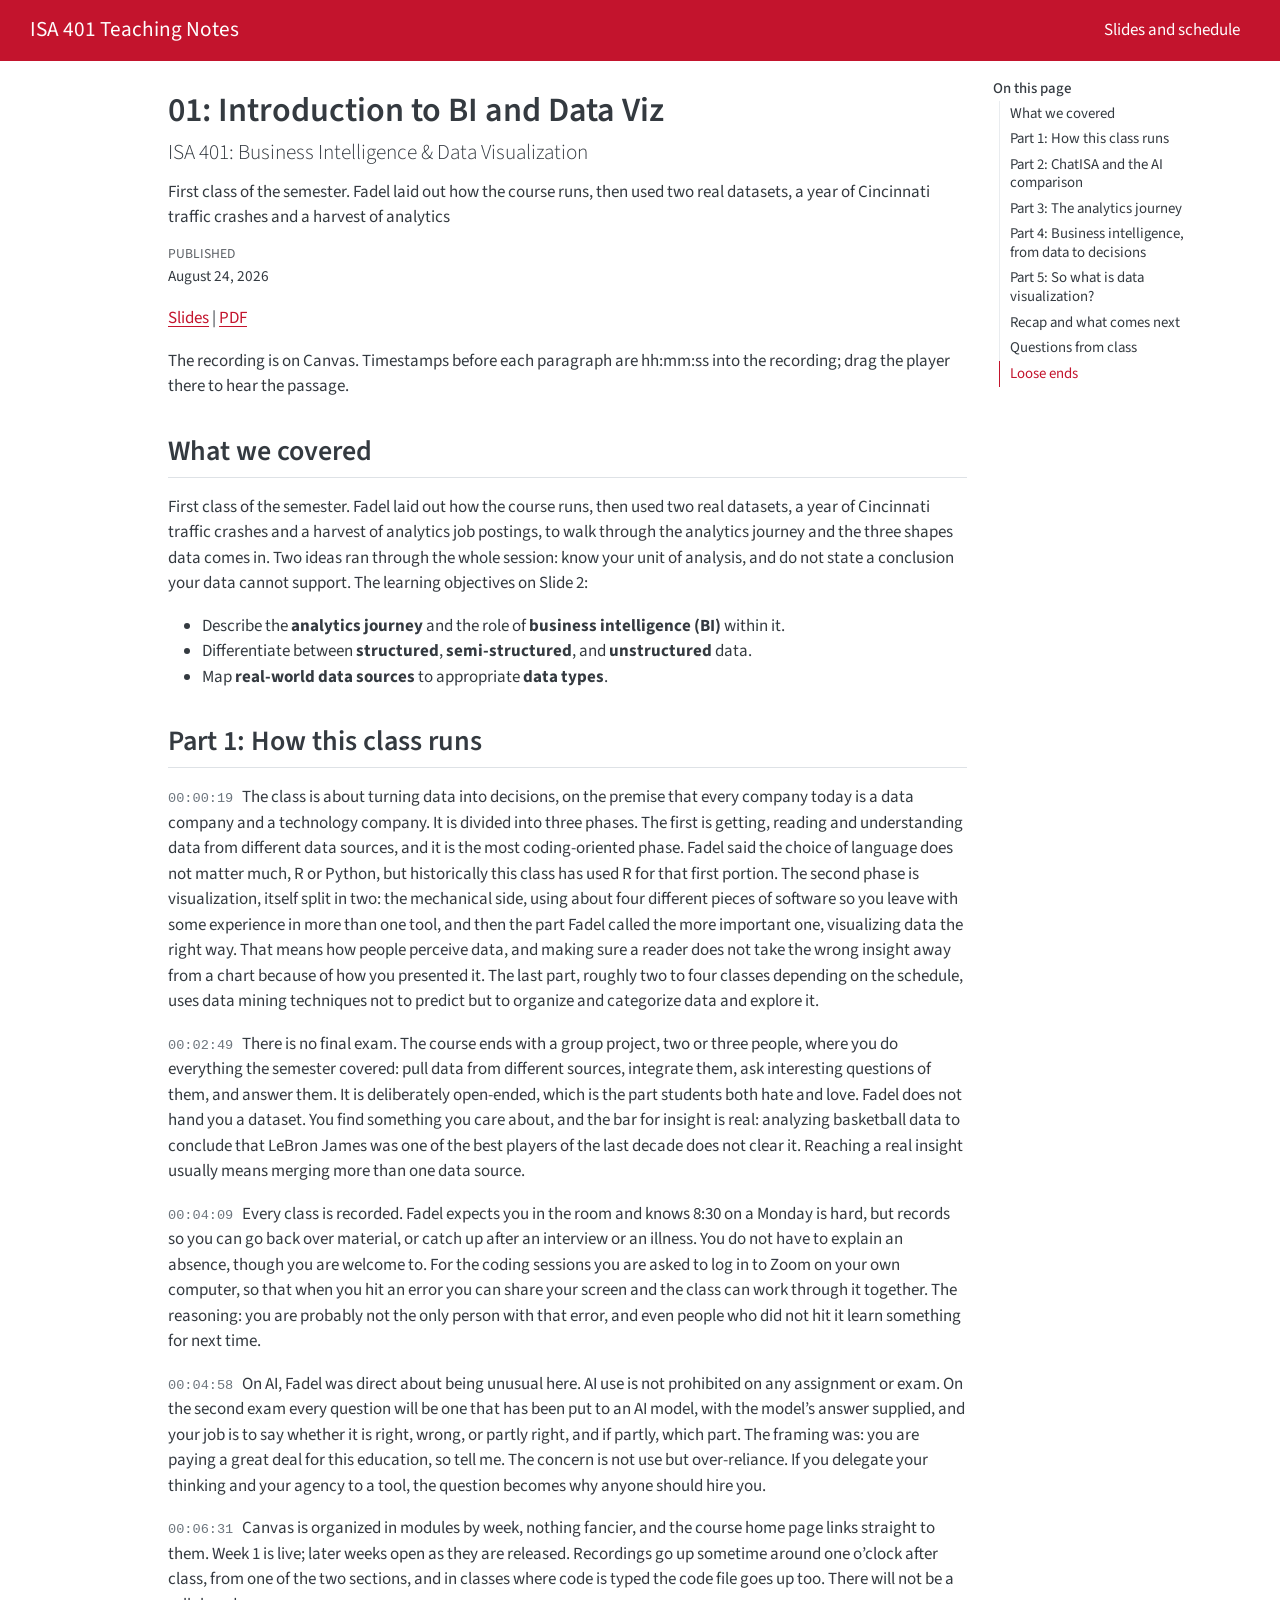
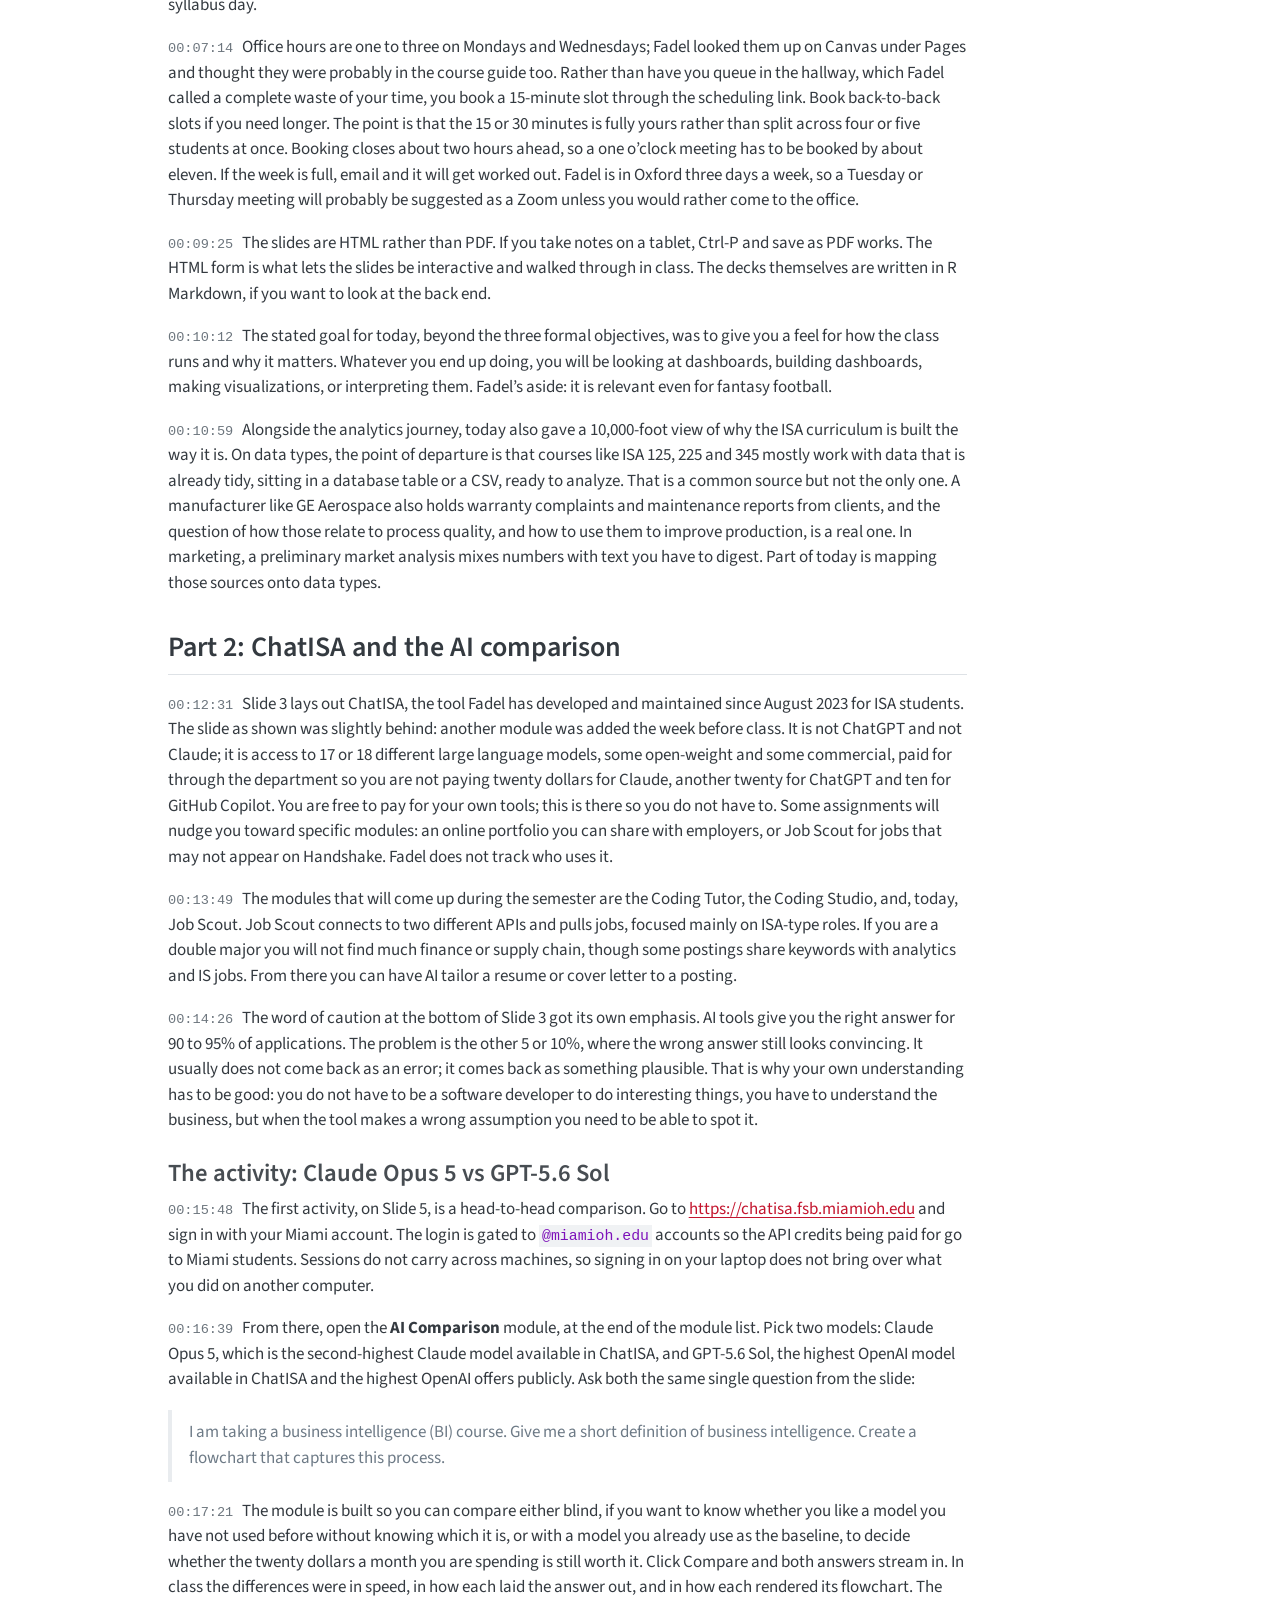
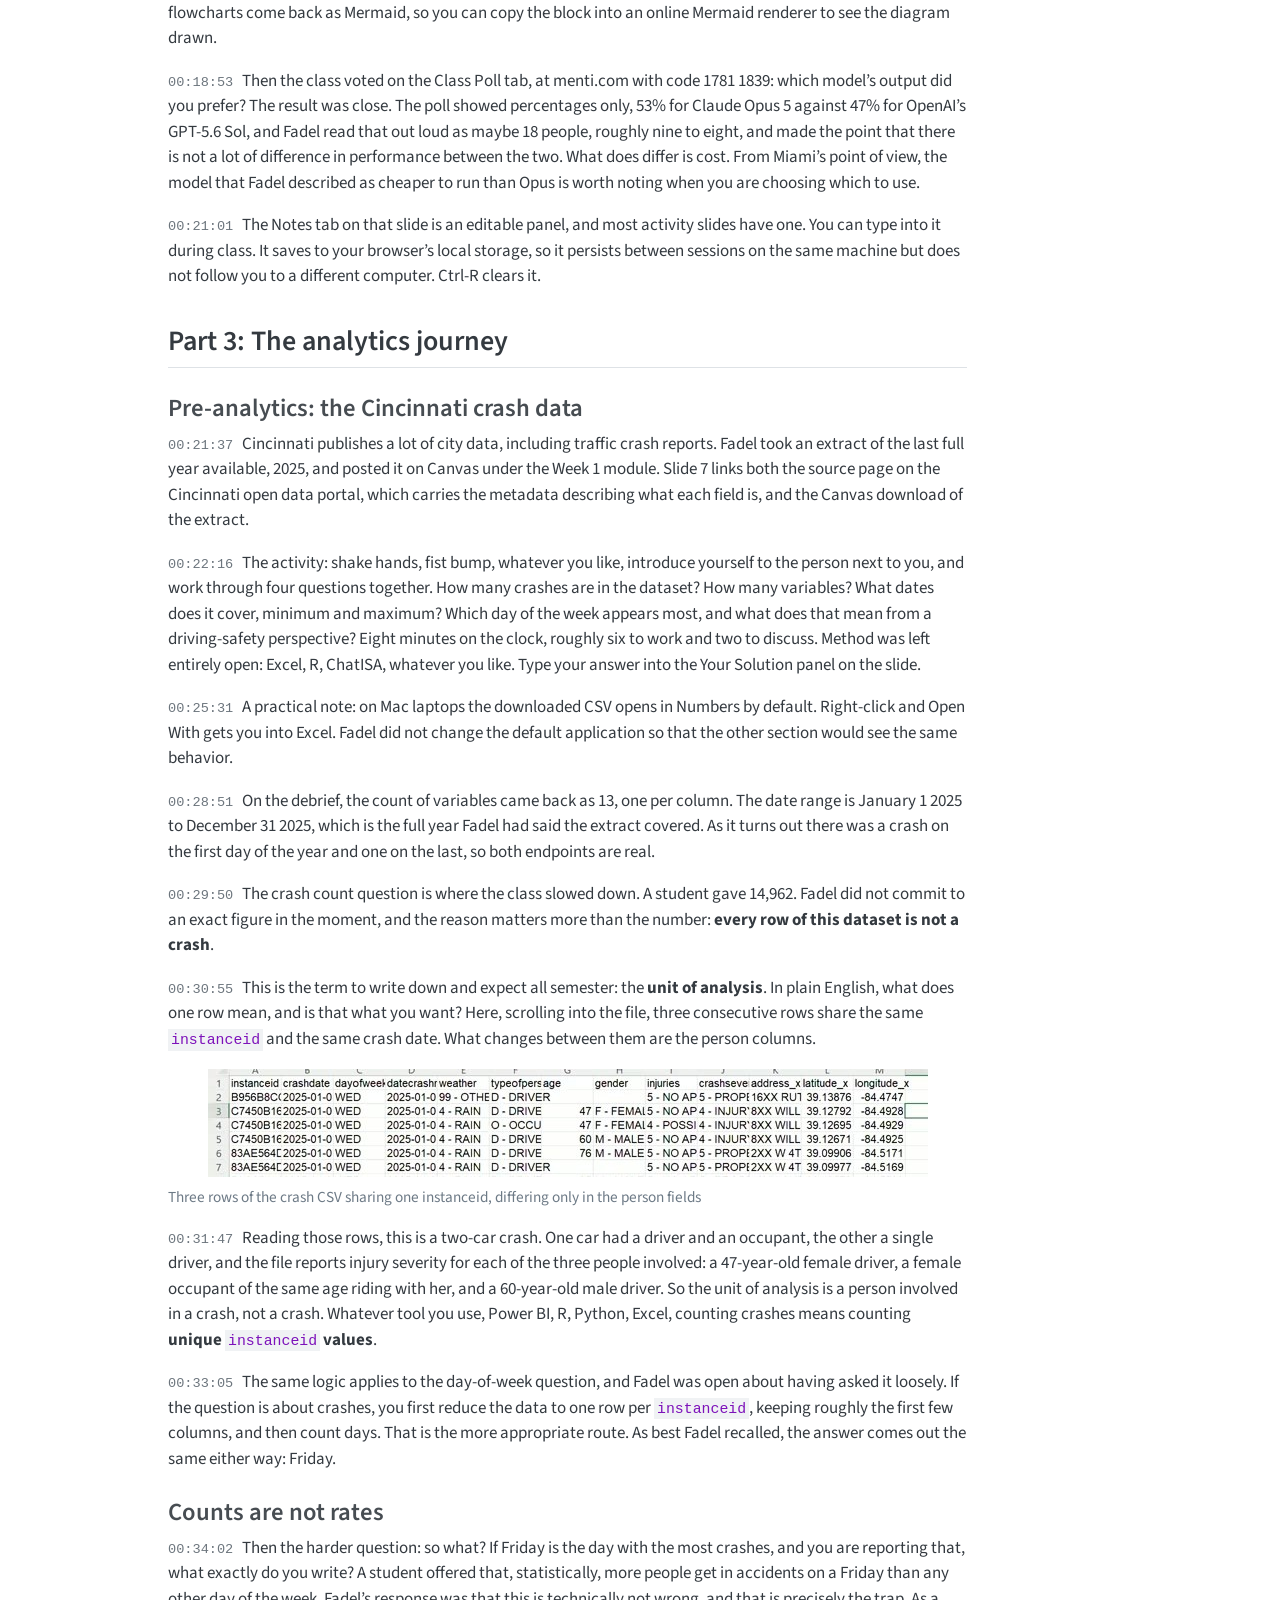
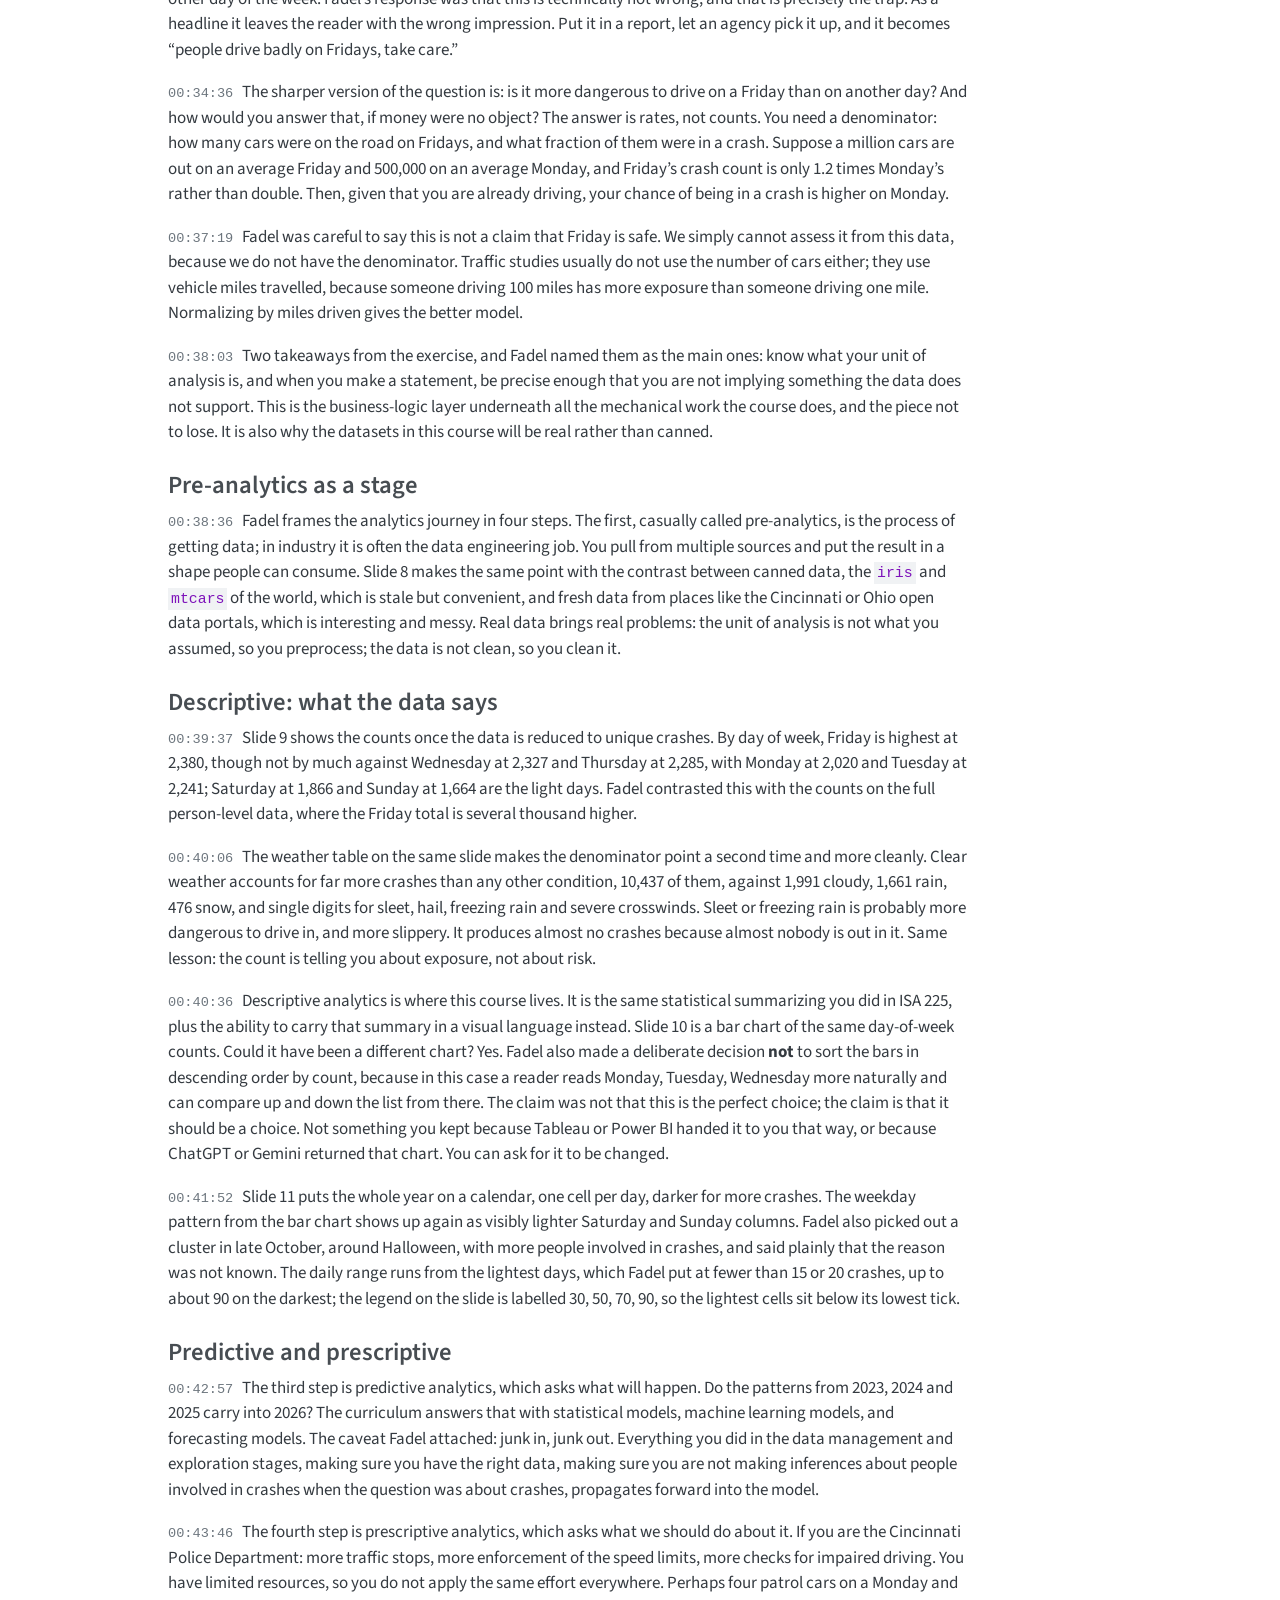
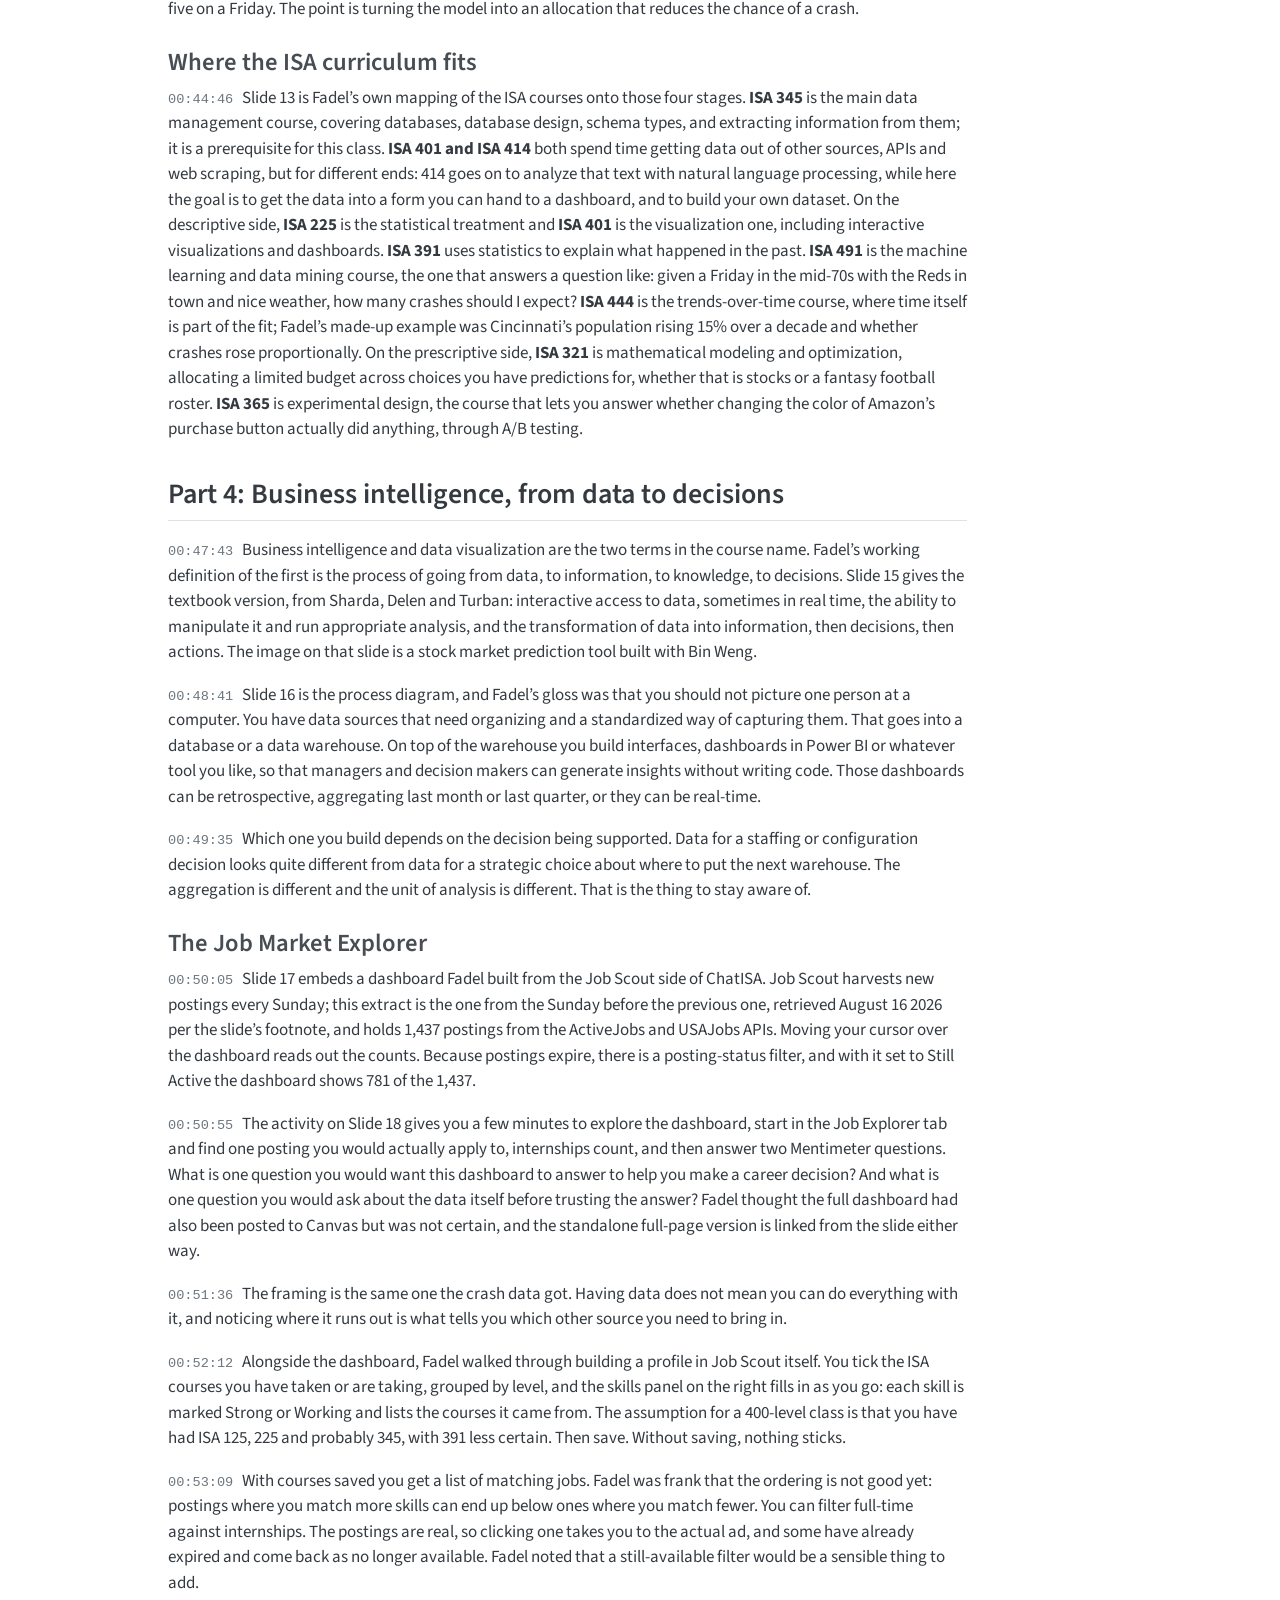
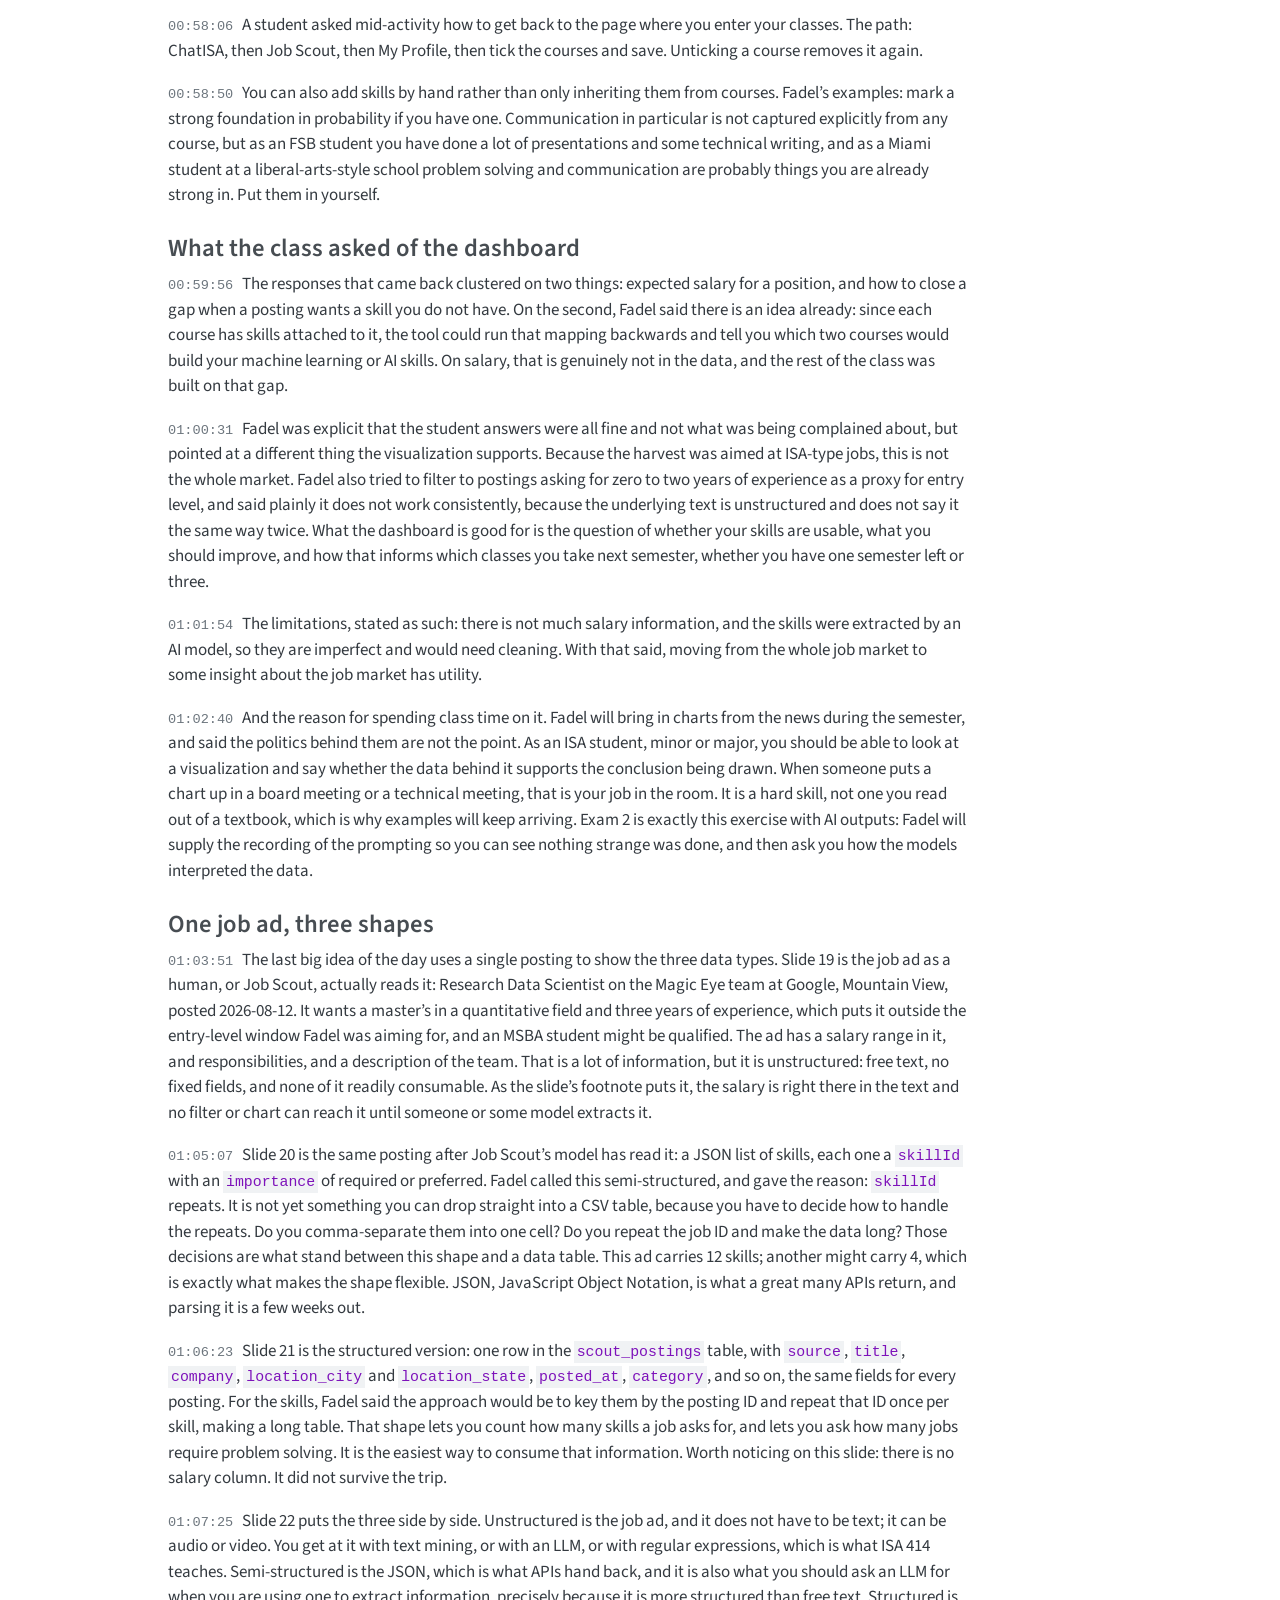
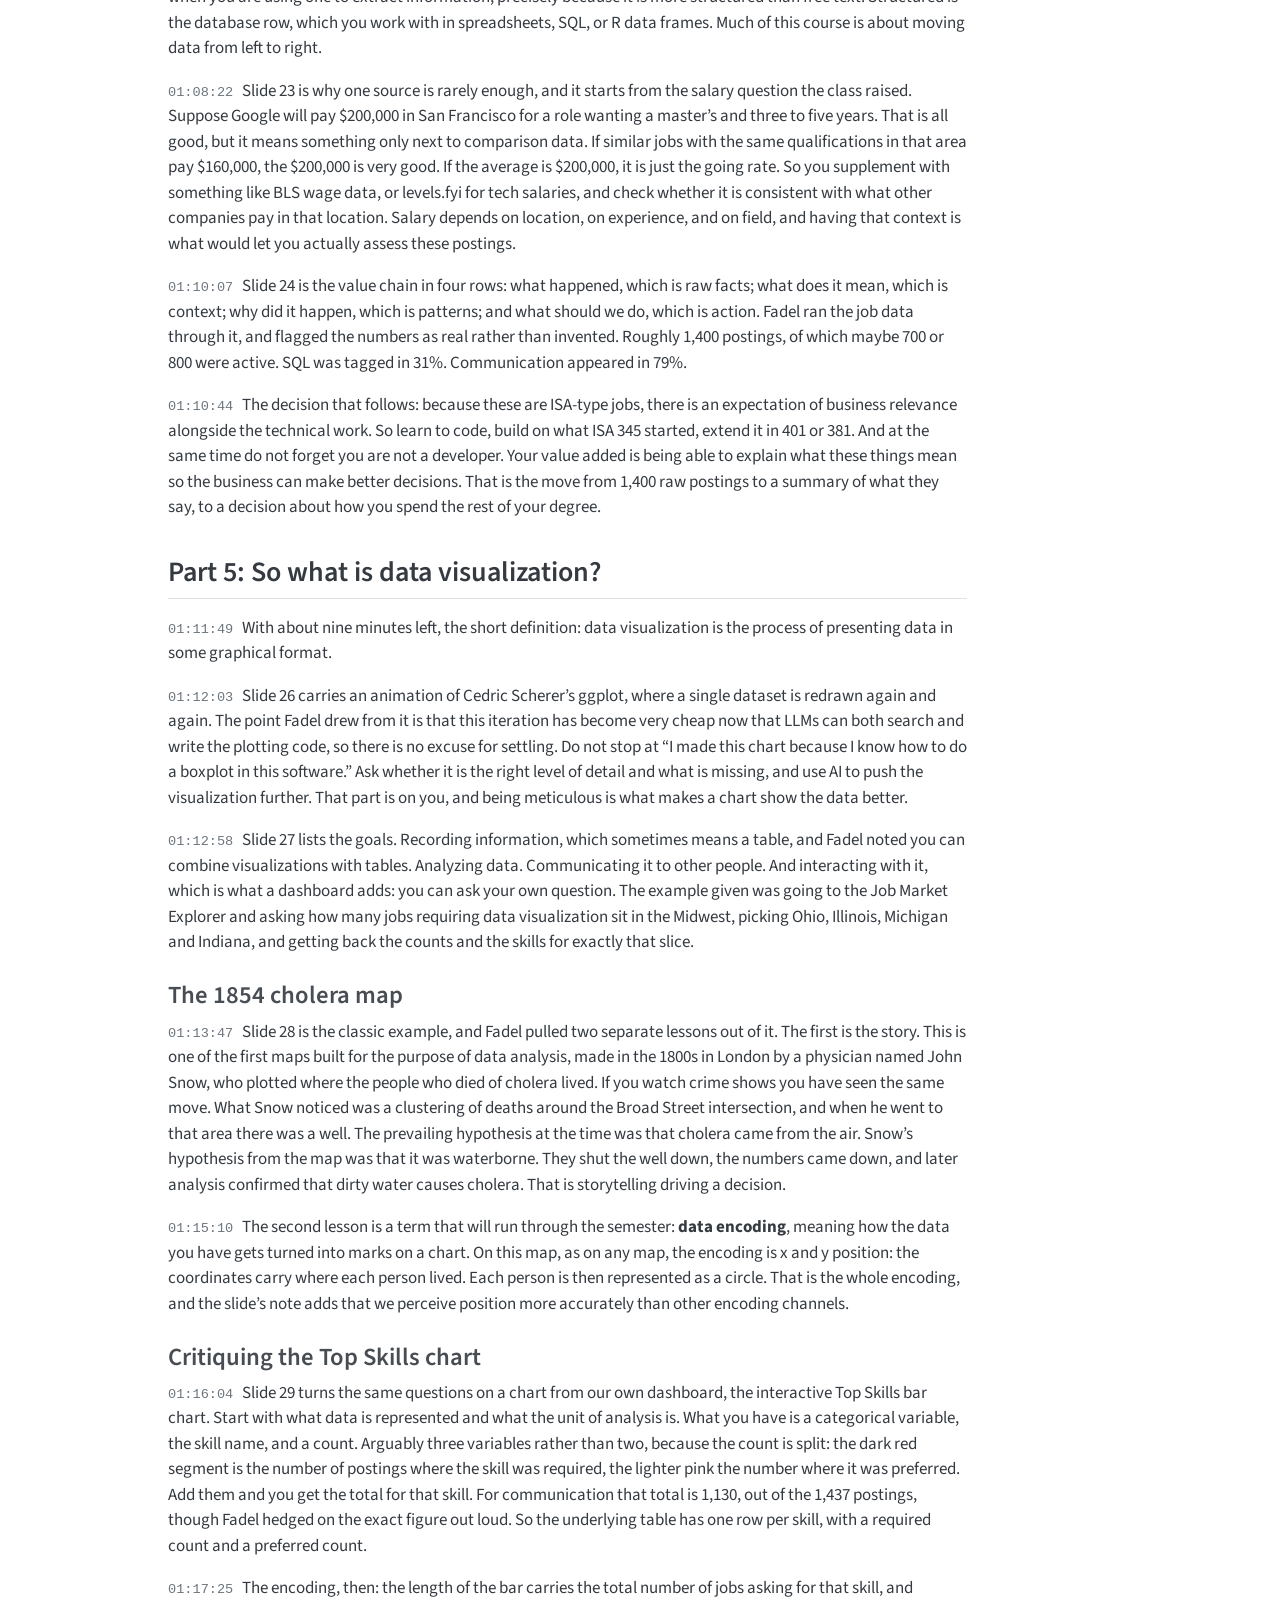
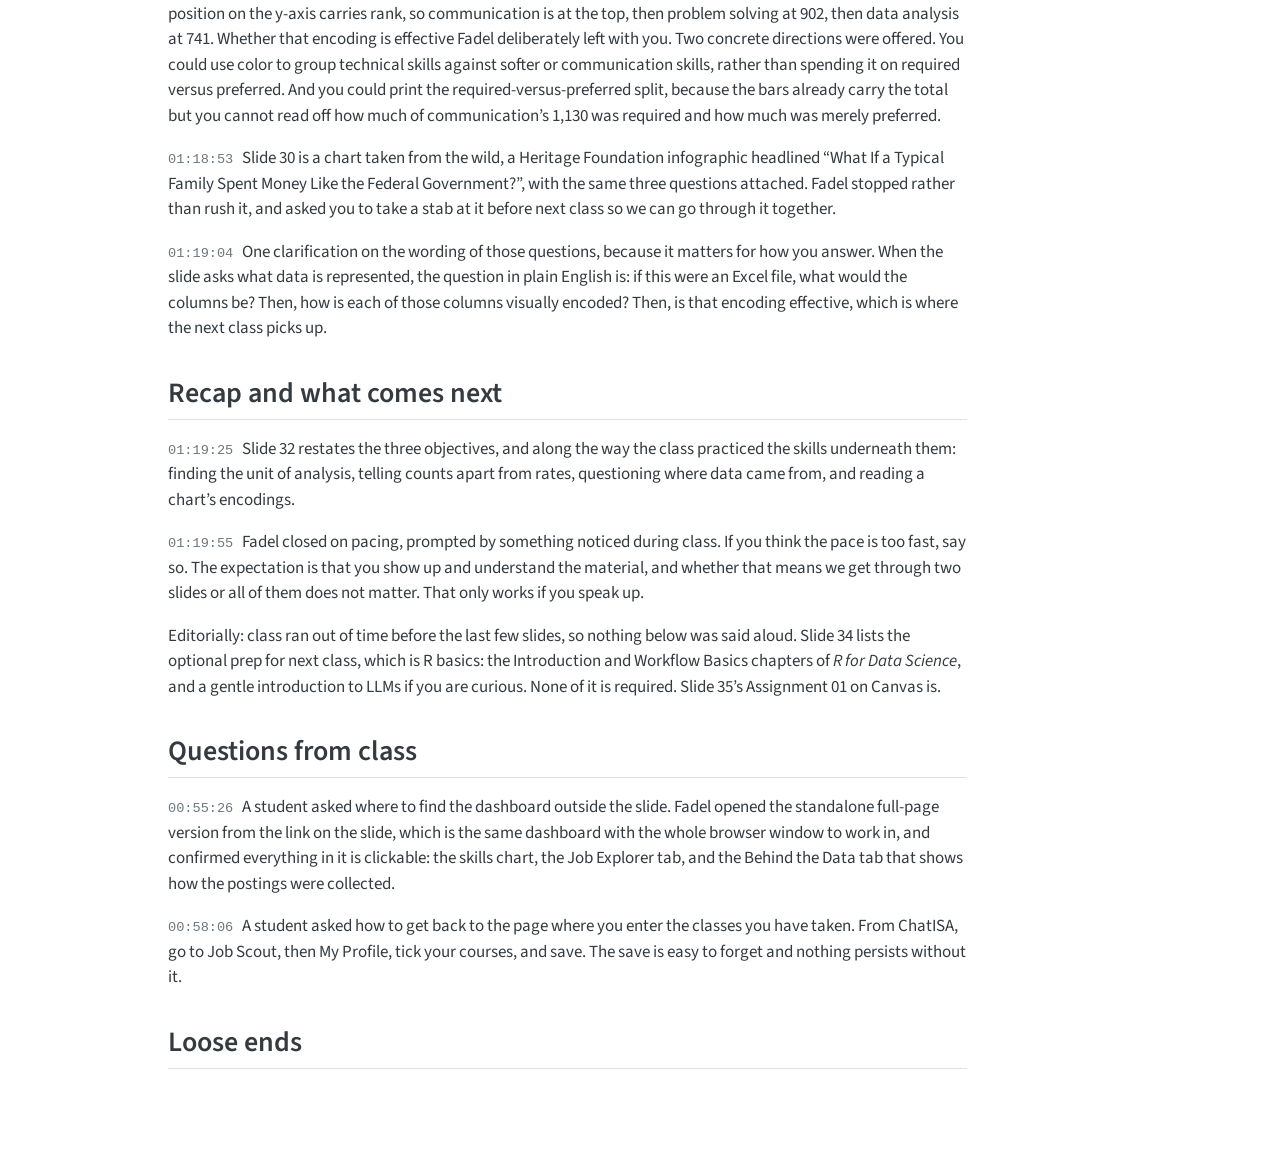
==== commit 333bb7fd: "Class 03 as a teaching note; site index rewritten for instructors Co-Authored-By: Claude Fable 5.1 <" ====
--- a/docs/class01/index.html
+++ b/docs/class01/index.html
@@ -9,7 +9,7 @@
 <meta name="dcterms.date" content="2026-08-24">
 <meta name="description" content="First class of the semester. Fadel laid out how the course runs, then used two real datasets, a year of Cincinnati traffic crashes and a harvest of analytics">
 
-<title>01: Introduction to BI and Data Viz – ISA 401 Notes</title>
+<title>01: Introduction to BI and Data Viz – ISA 401 Teaching Notes</title>
 <style>
 /* Default styles provided by pandoc.
 ** See https://pandoc.org/MANUAL.html#variables-for-html for config info.
@@ -72,7 +72,7 @@
       <div class="navbar-container container-fluid">
       <div class="navbar-brand-container mx-auto">
     <a class="navbar-brand" href="../index.html">
-    <span class="navbar-title">ISA 401 Notes</span>
+    <span class="navbar-title">ISA 401 Teaching Notes</span>
     </a>
   </div>
           <button class="navbar-toggler" type="button" data-bs-toggle="collapse" data-bs-target="#navbarCollapse" aria-controls="navbarCollapse" role="menu" aria-expanded="false" aria-label="Toggle navigation" onclick="if (window.quartoToggleHeadroom) { window.quartoToggleHeadroom(); }">
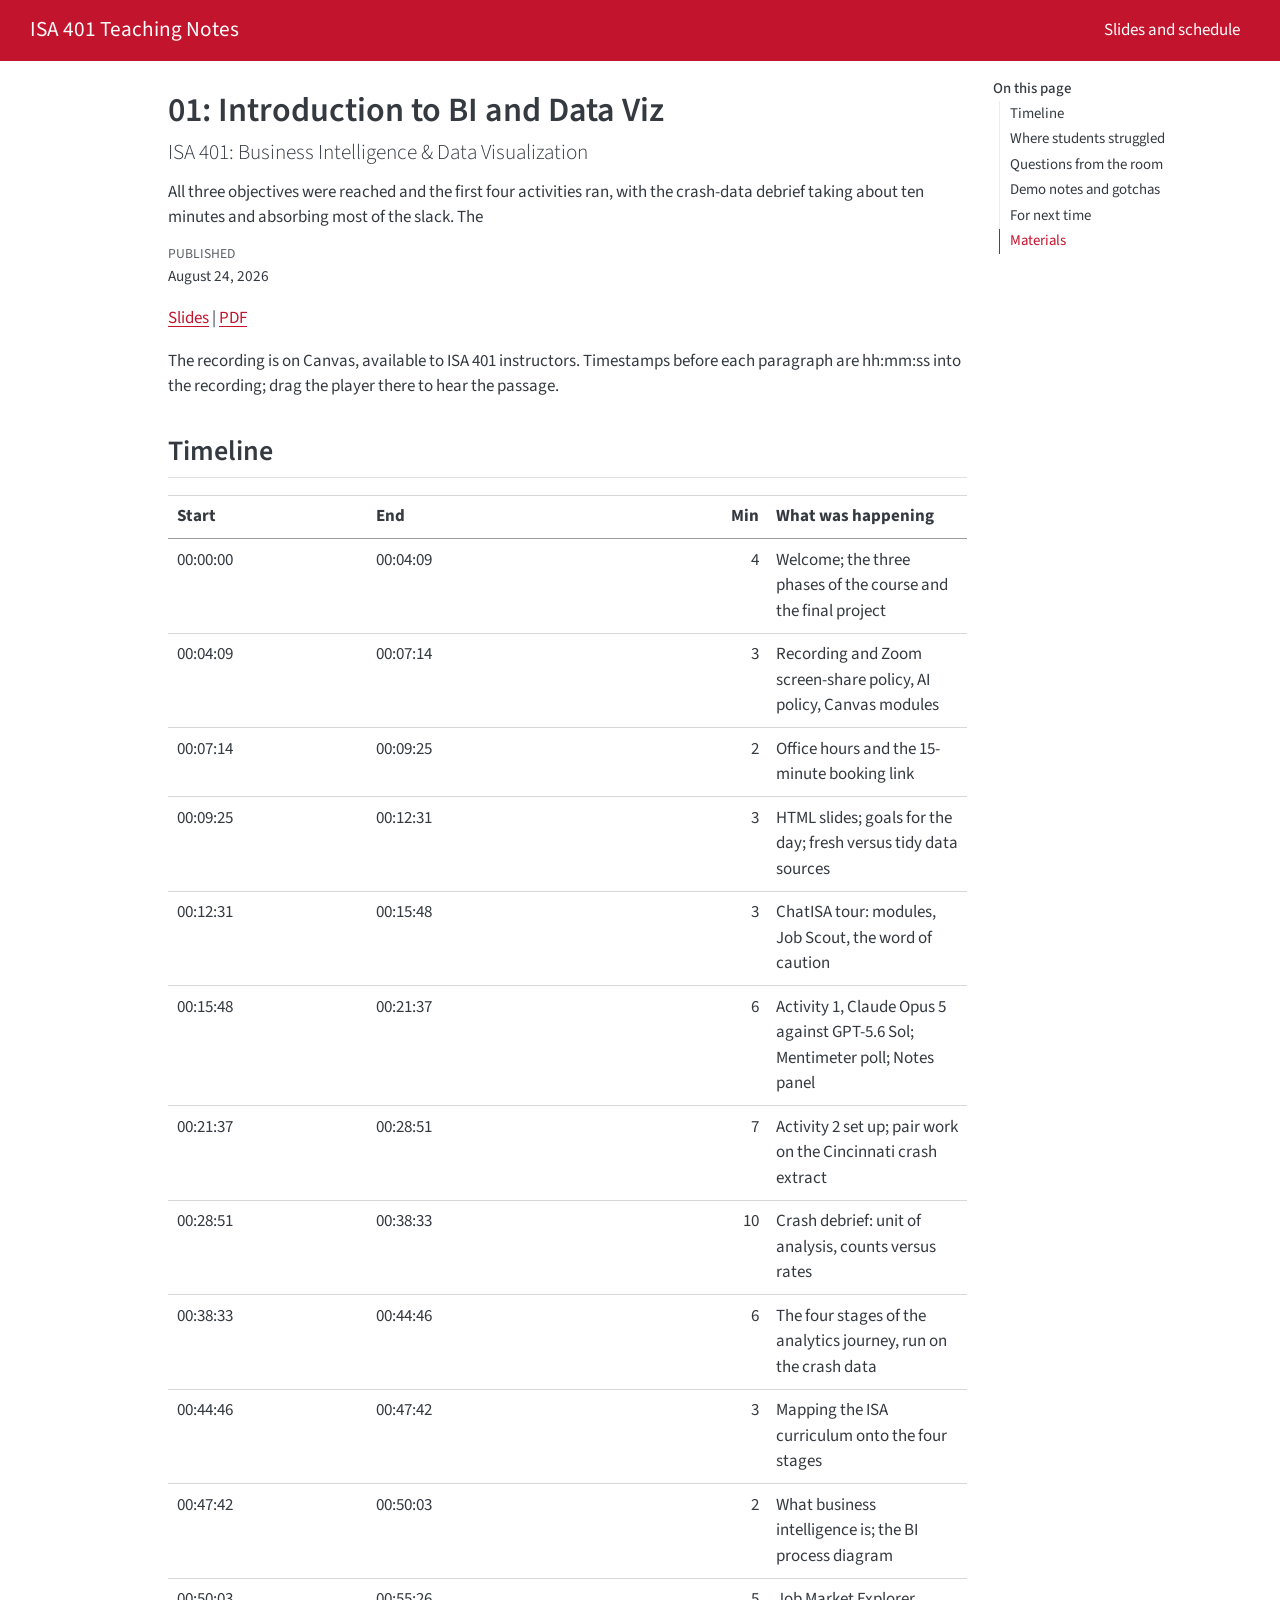
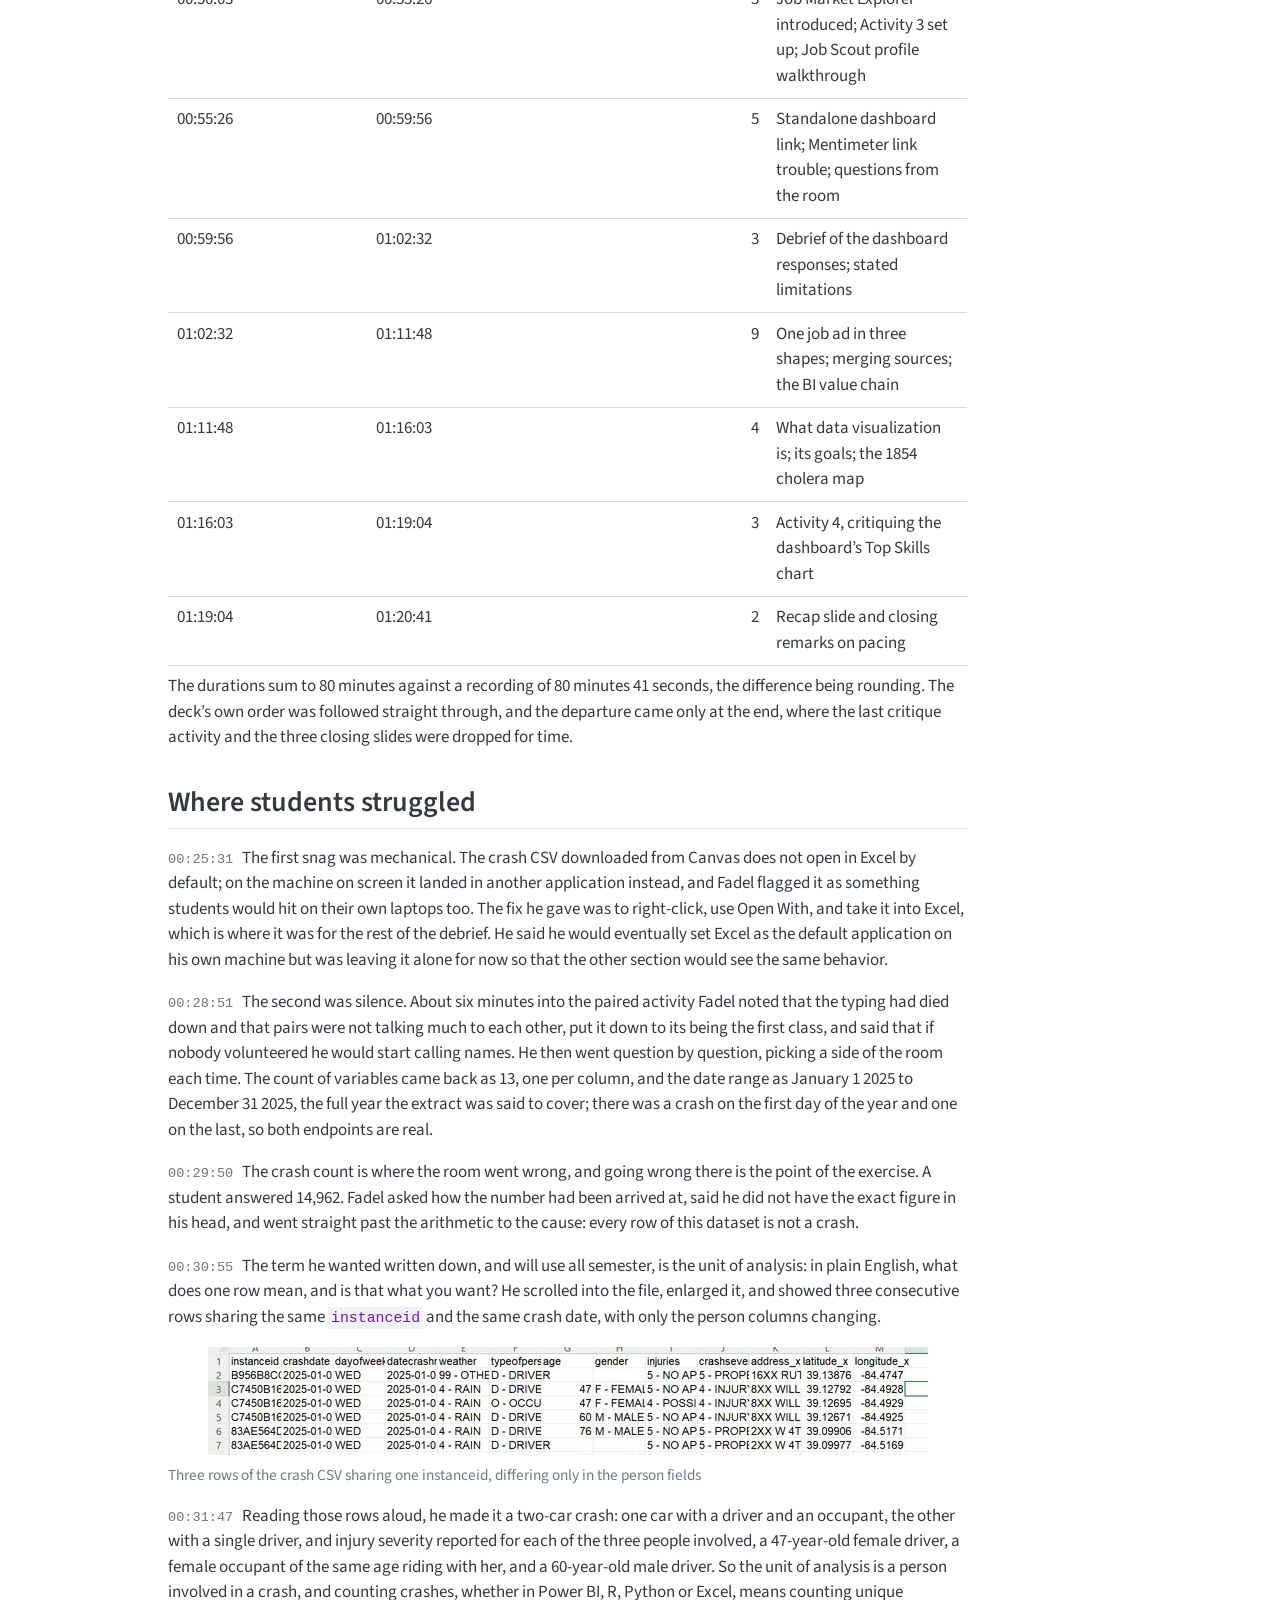
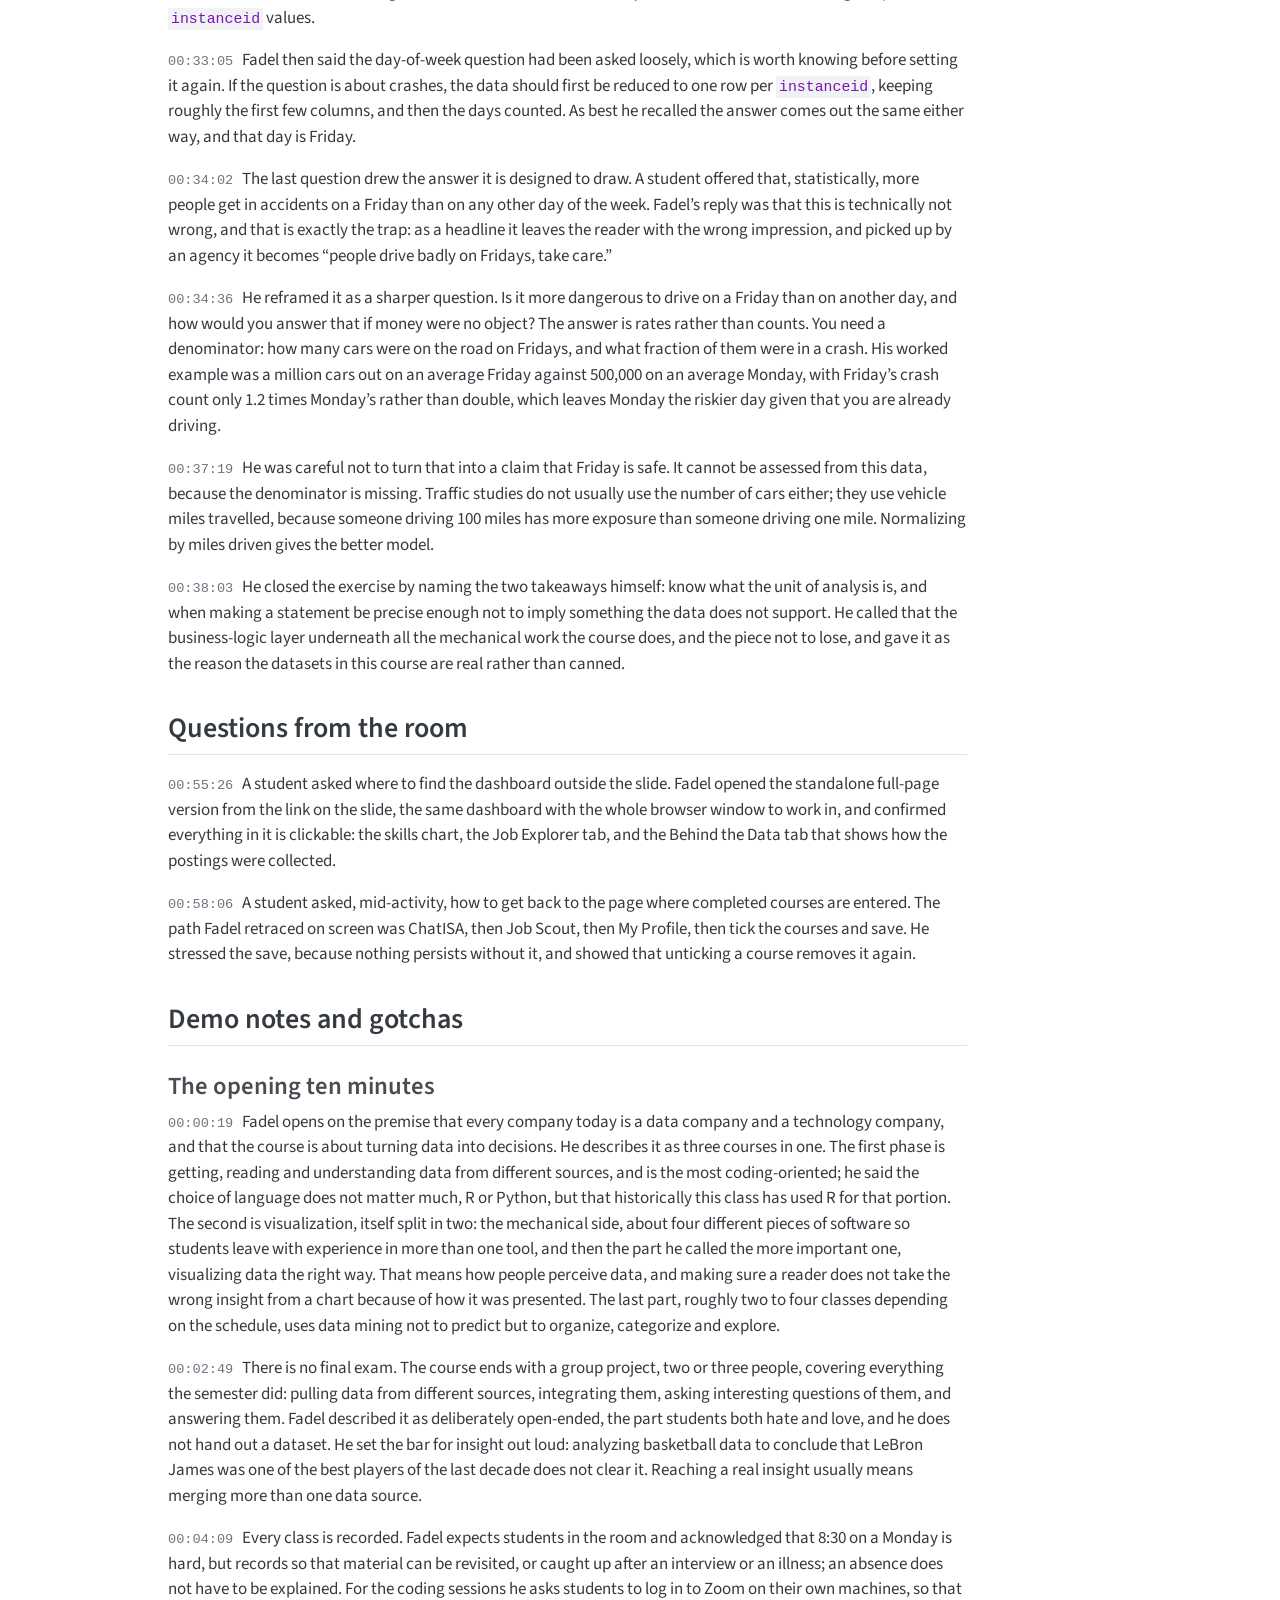
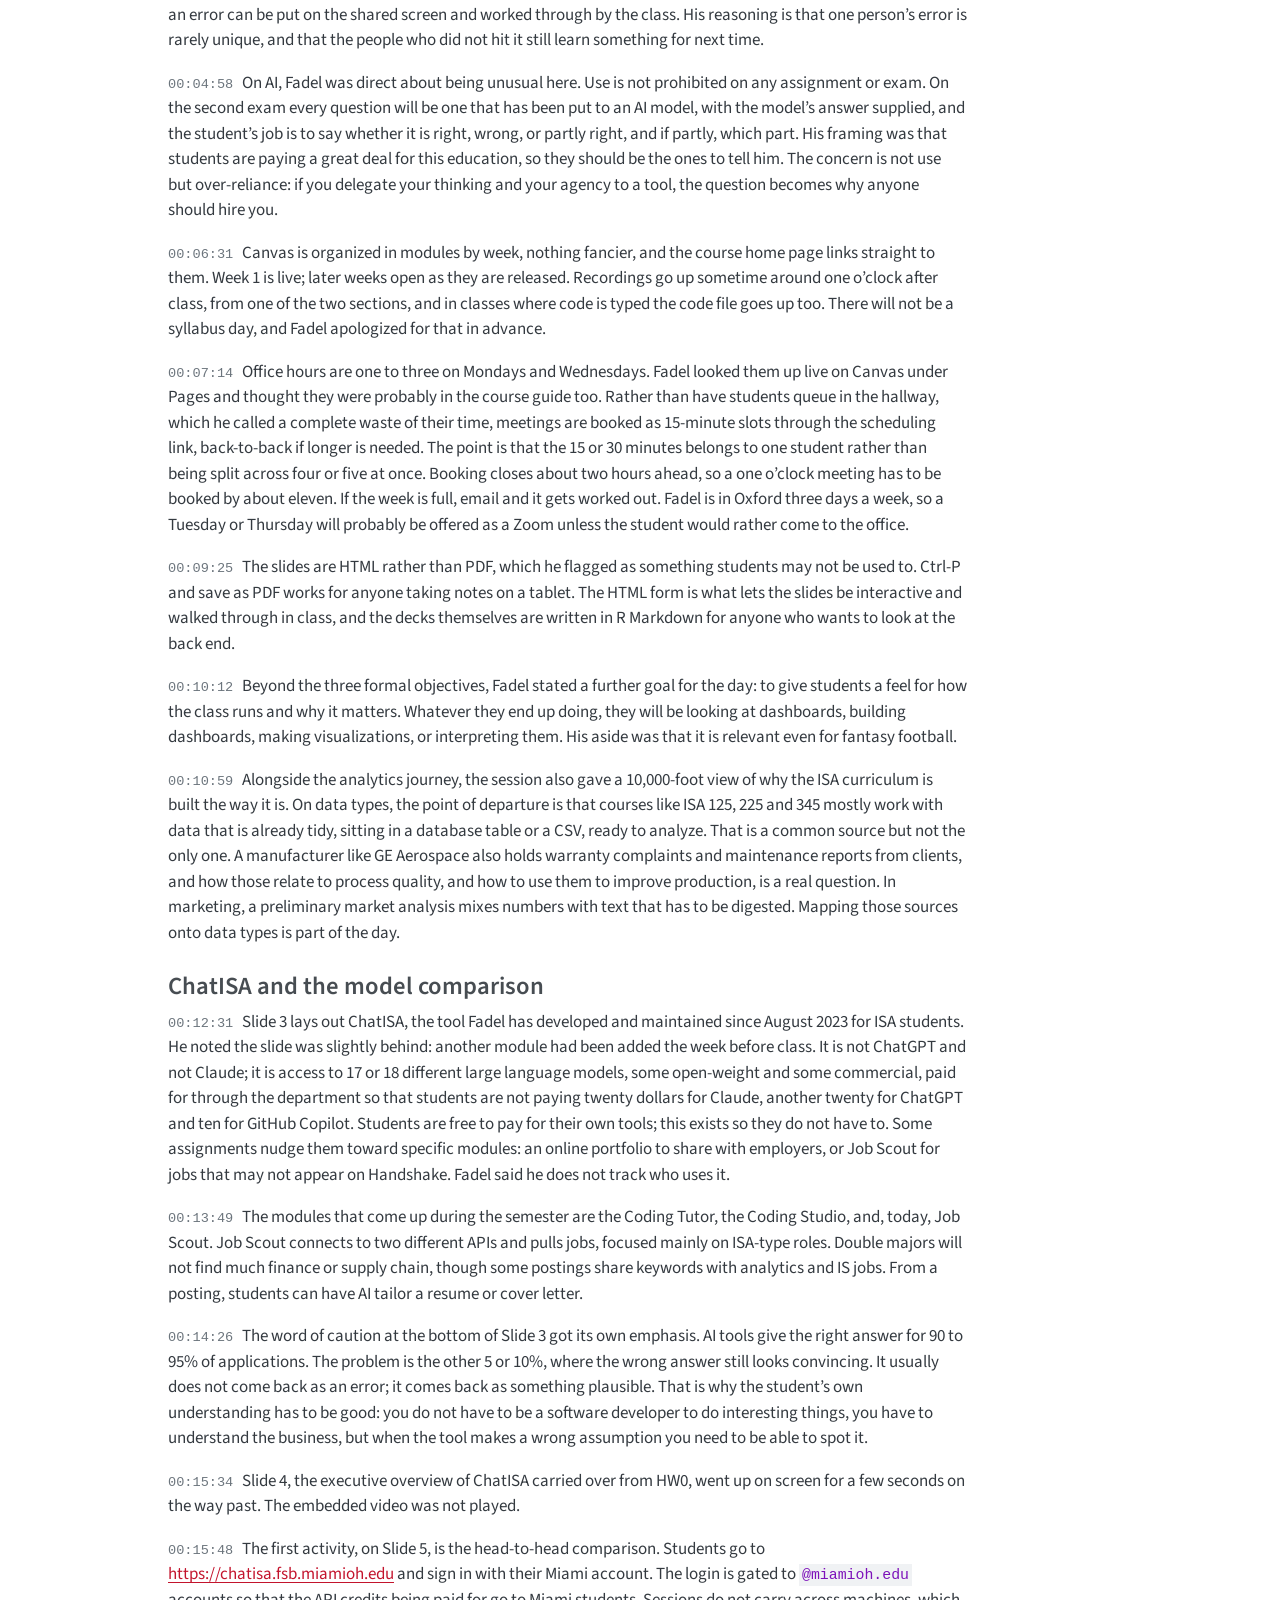
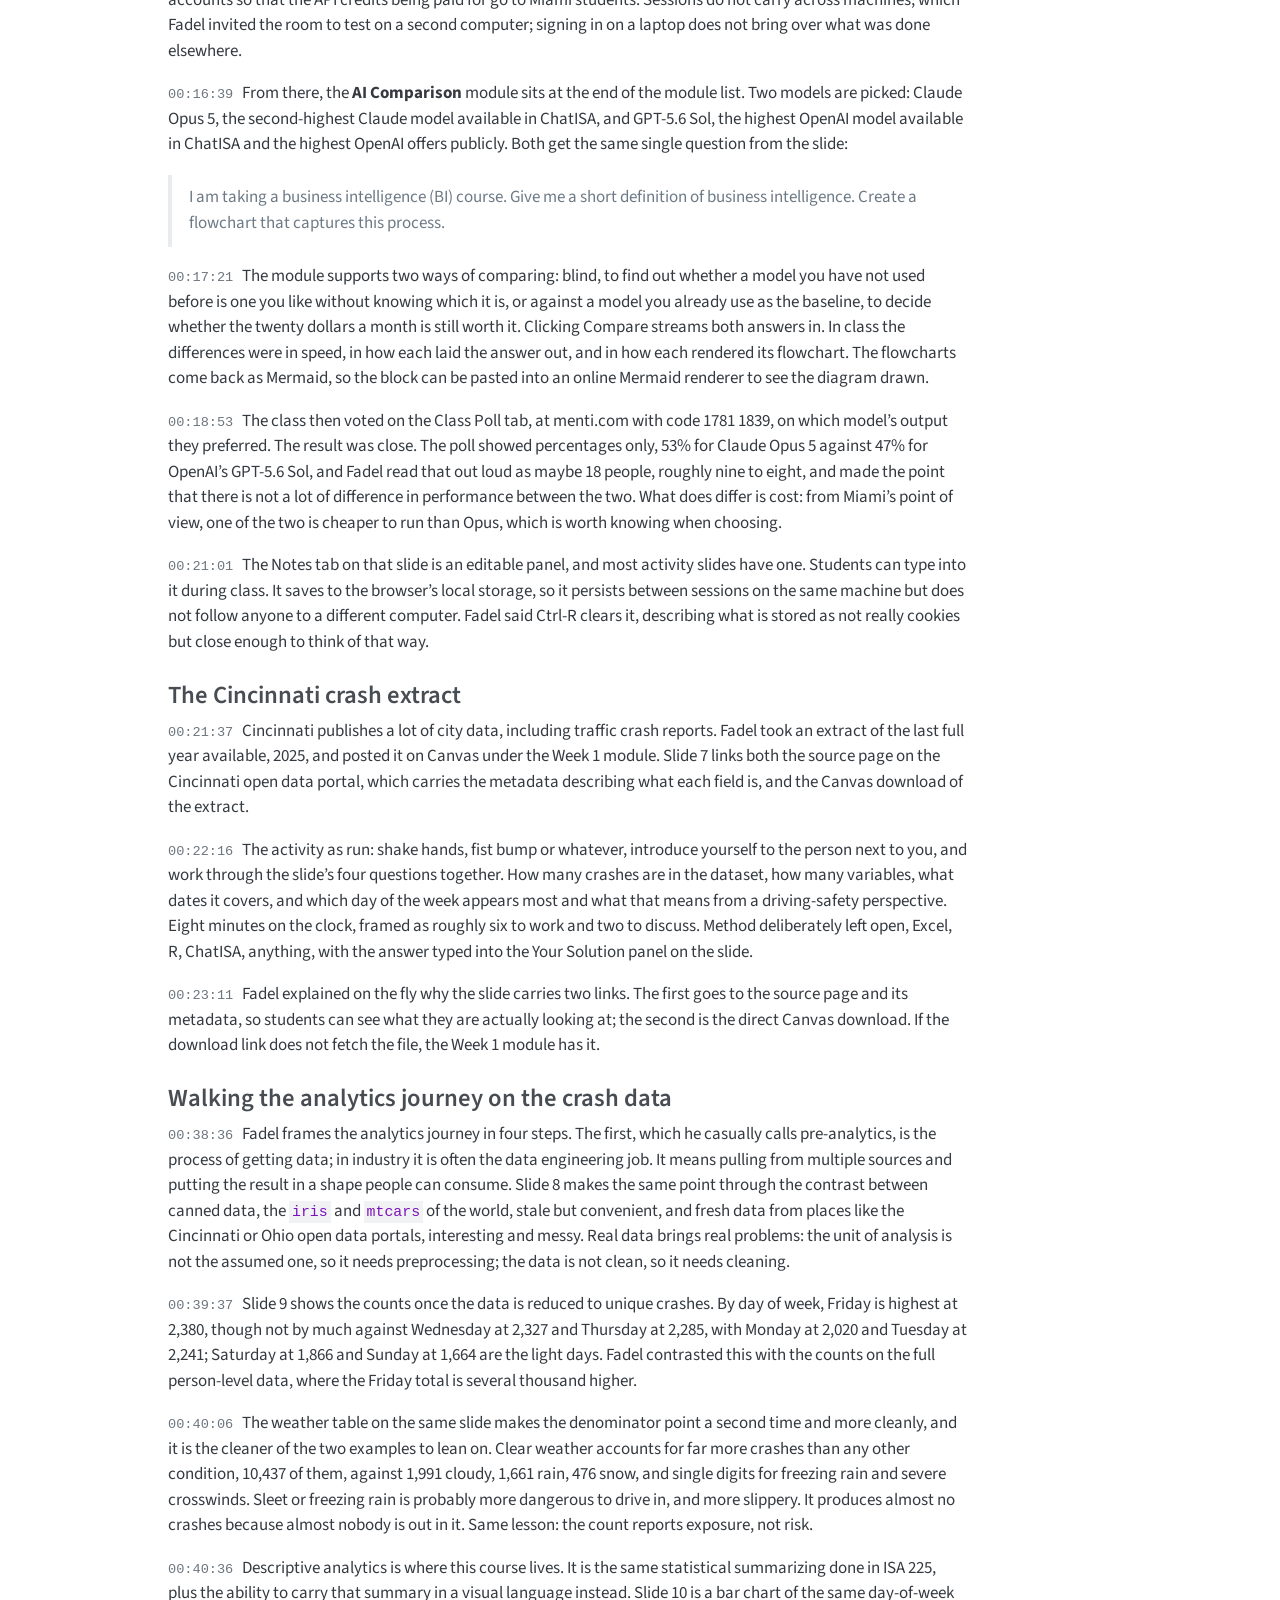
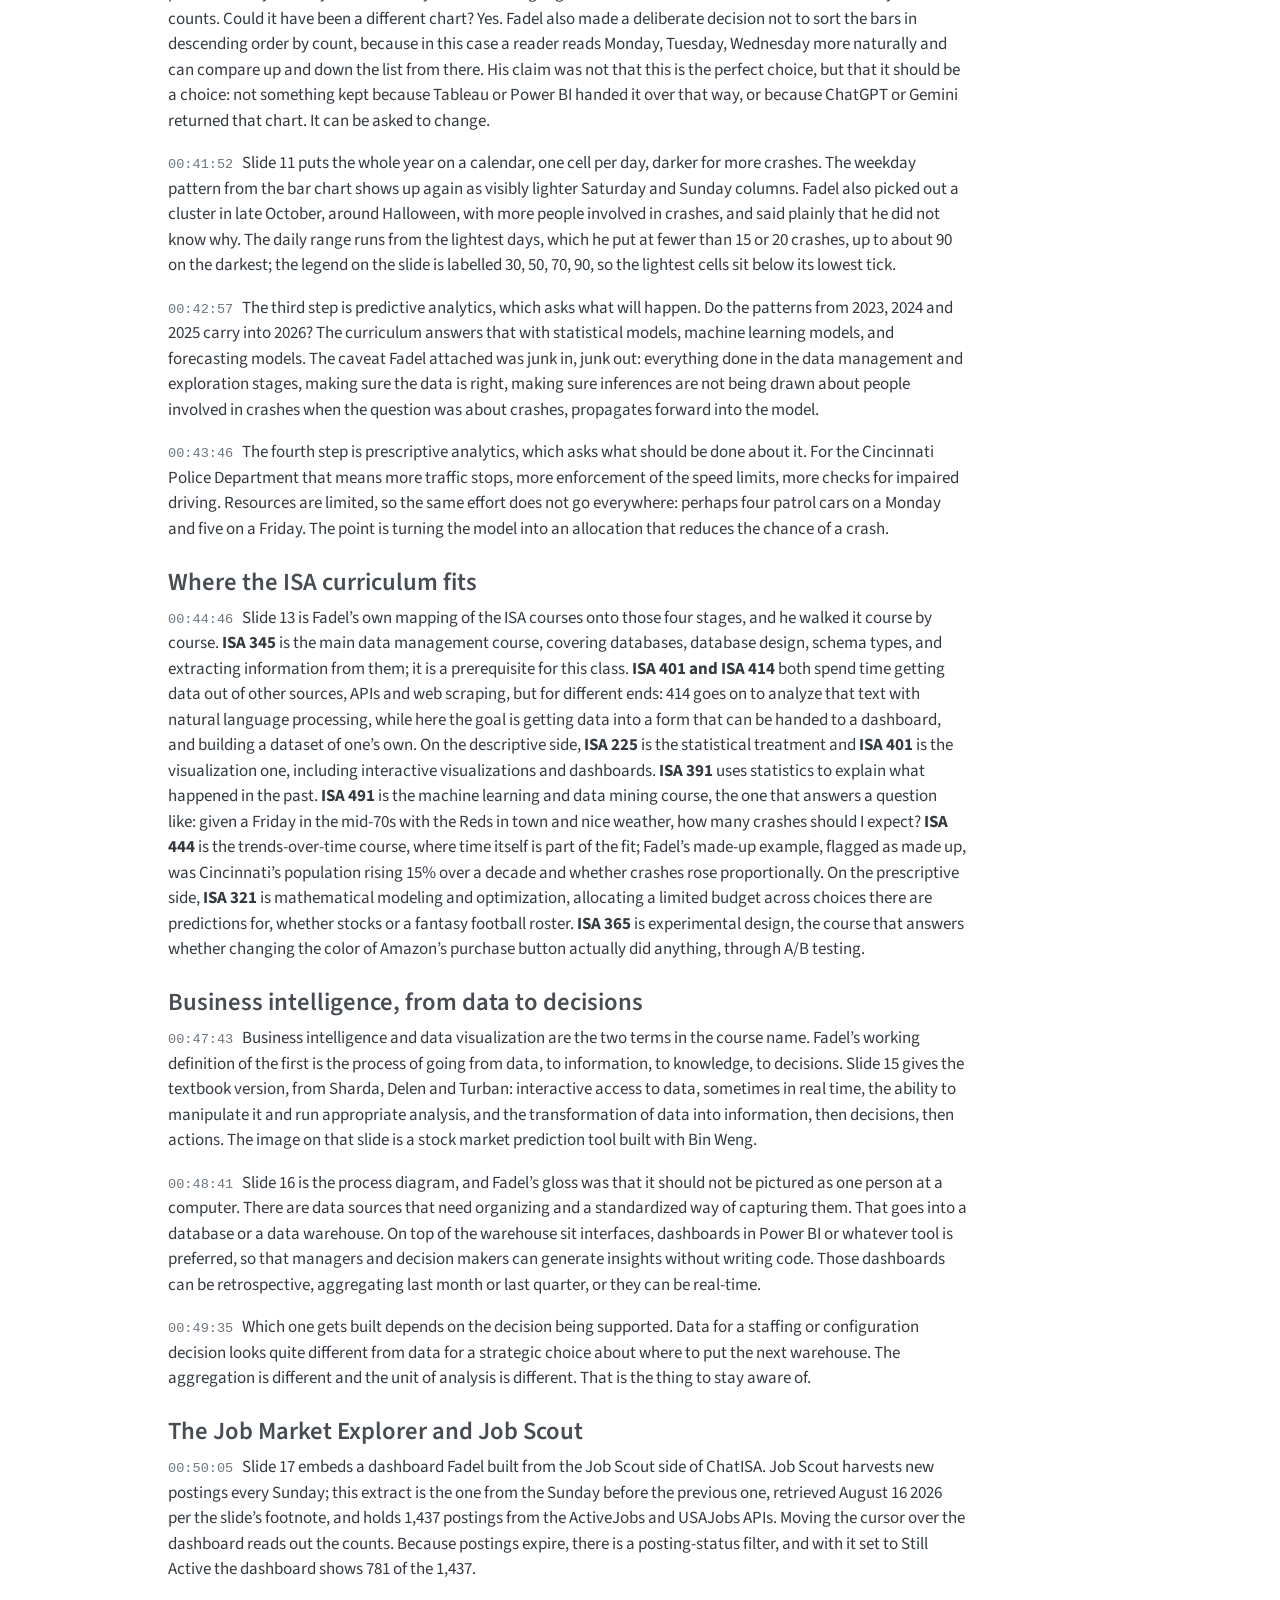
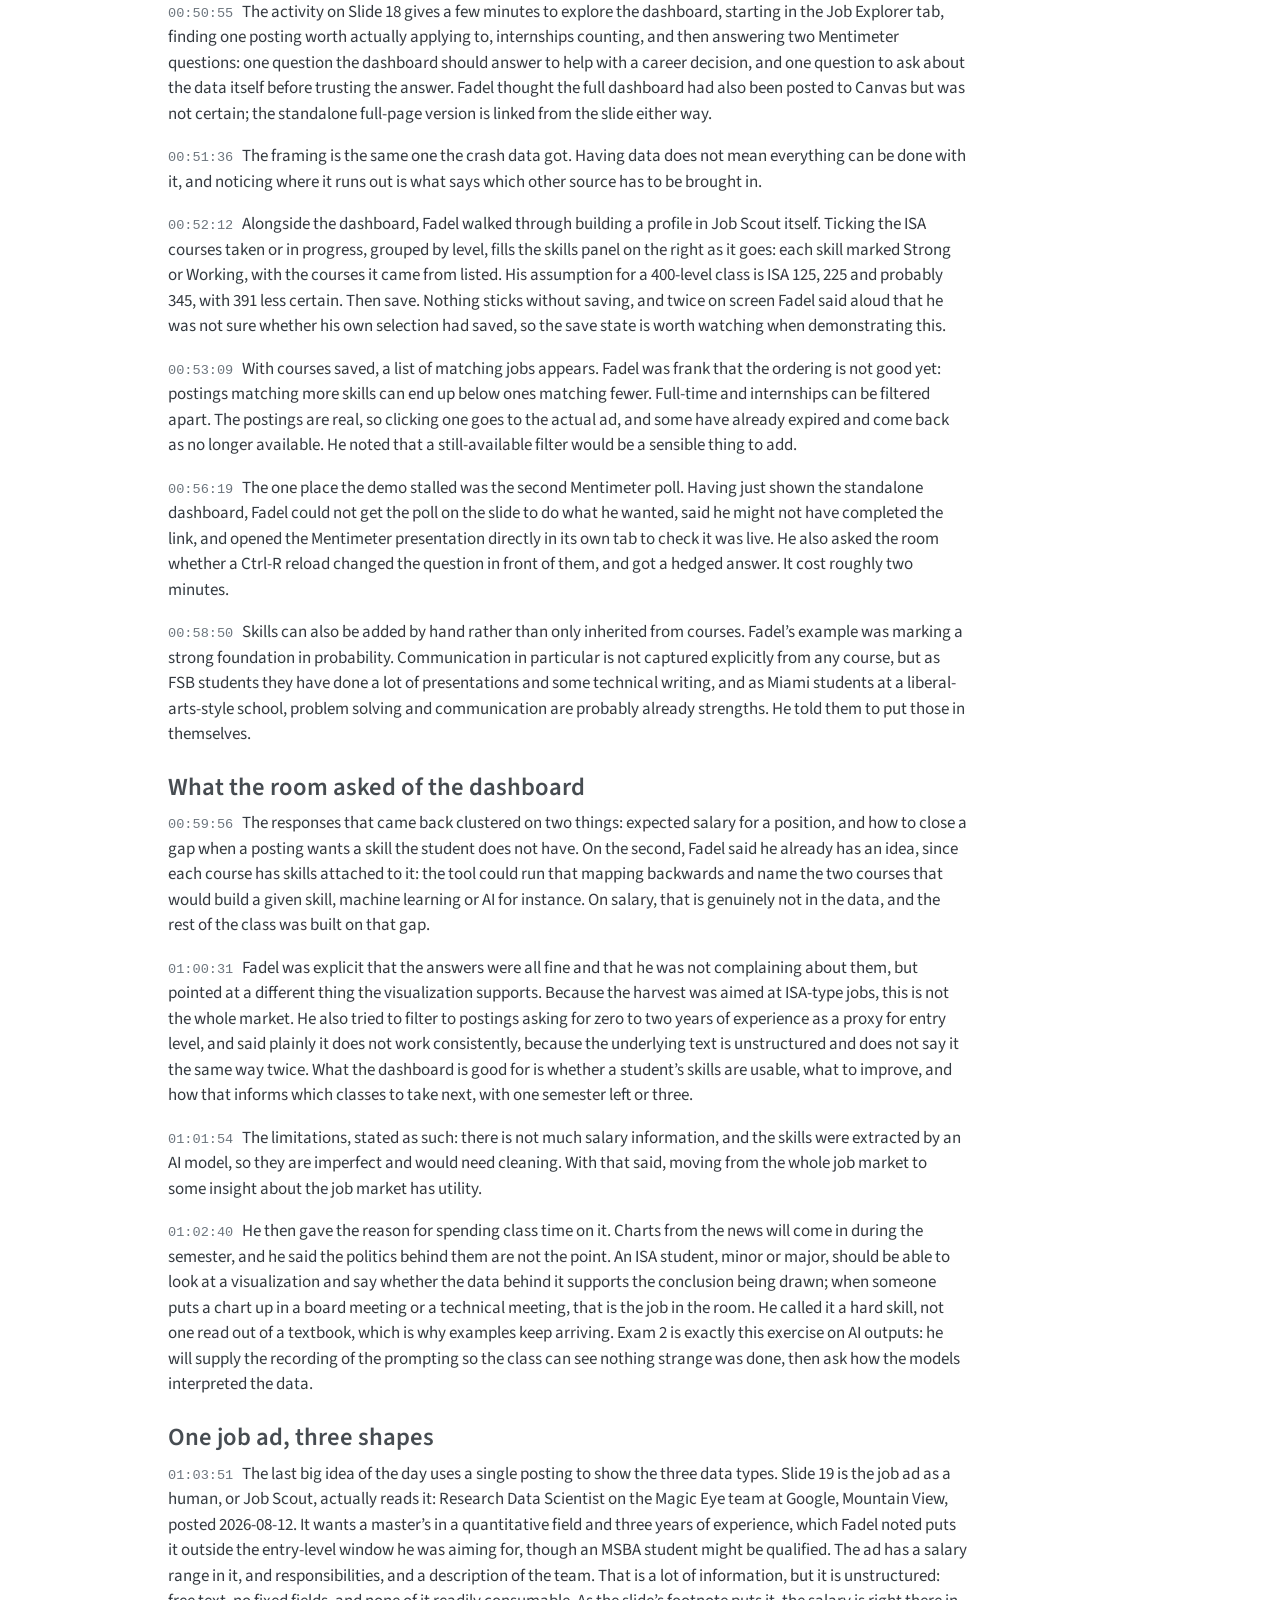
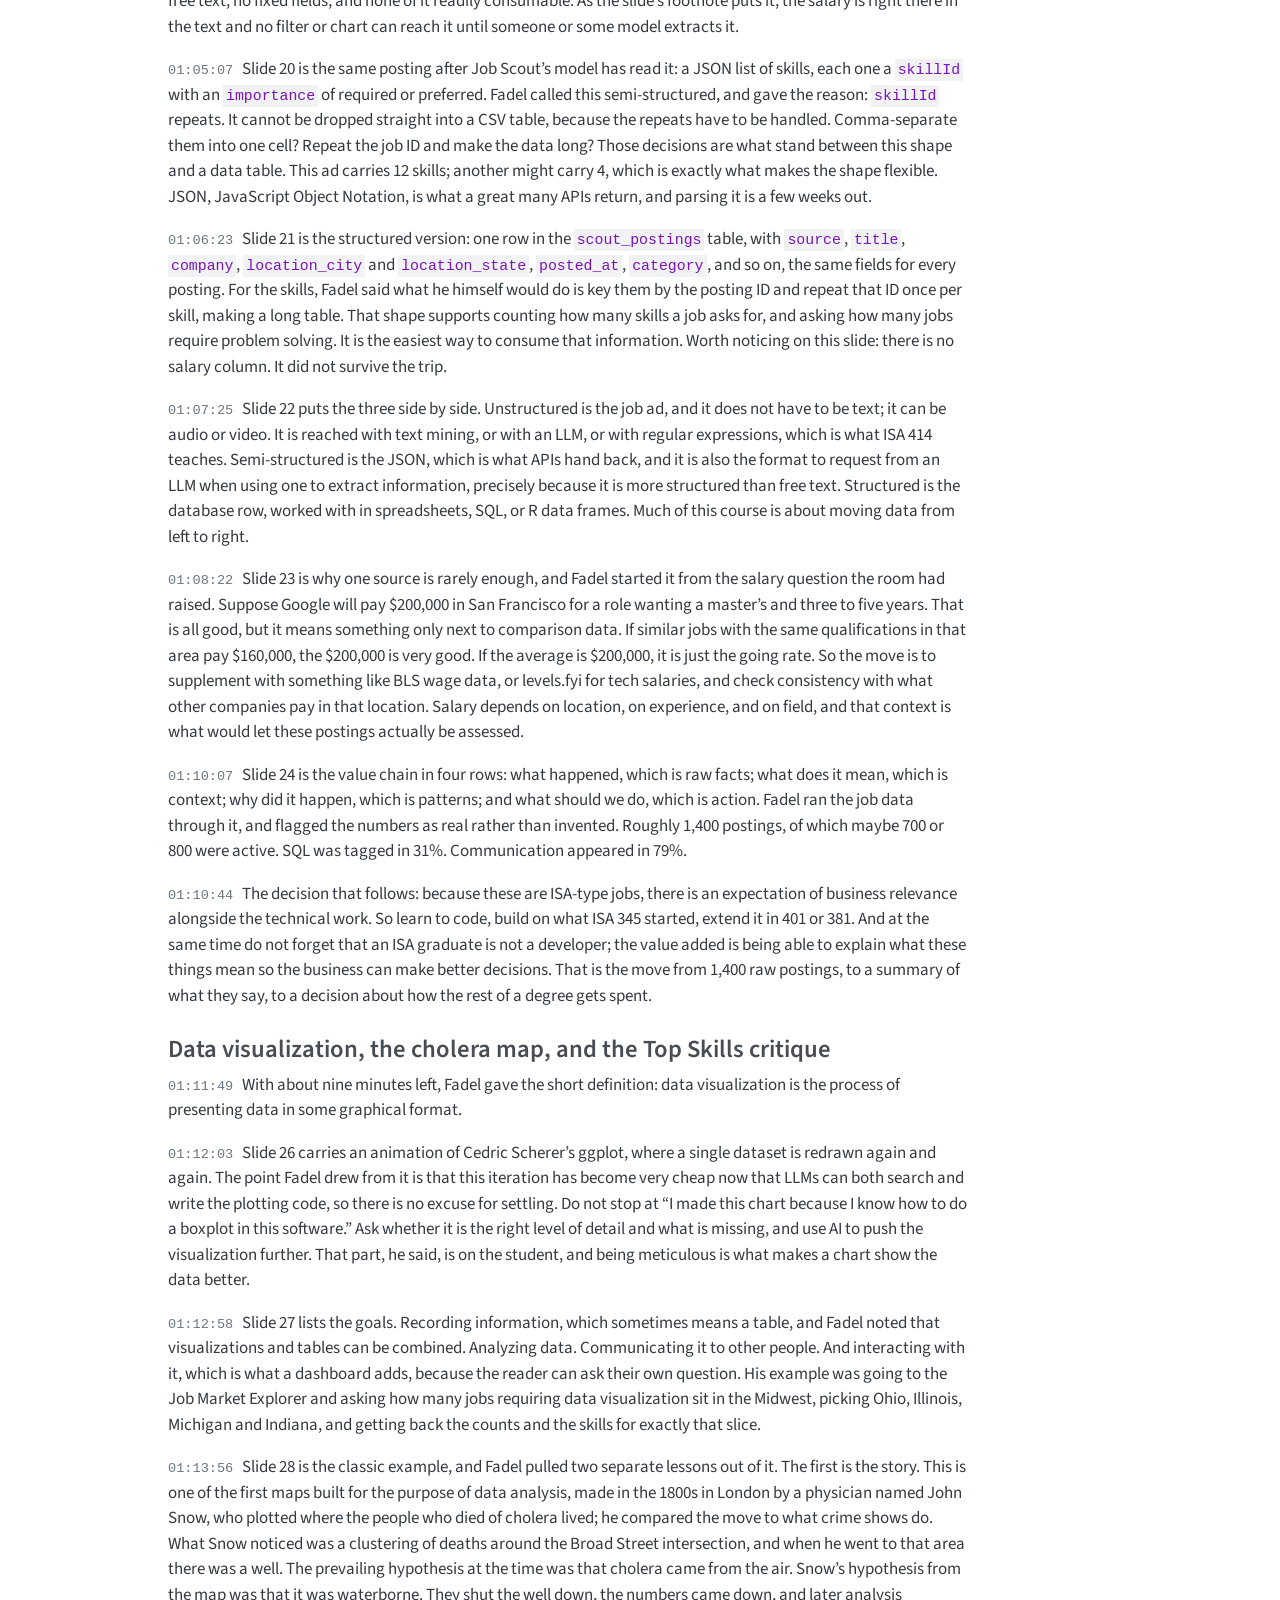
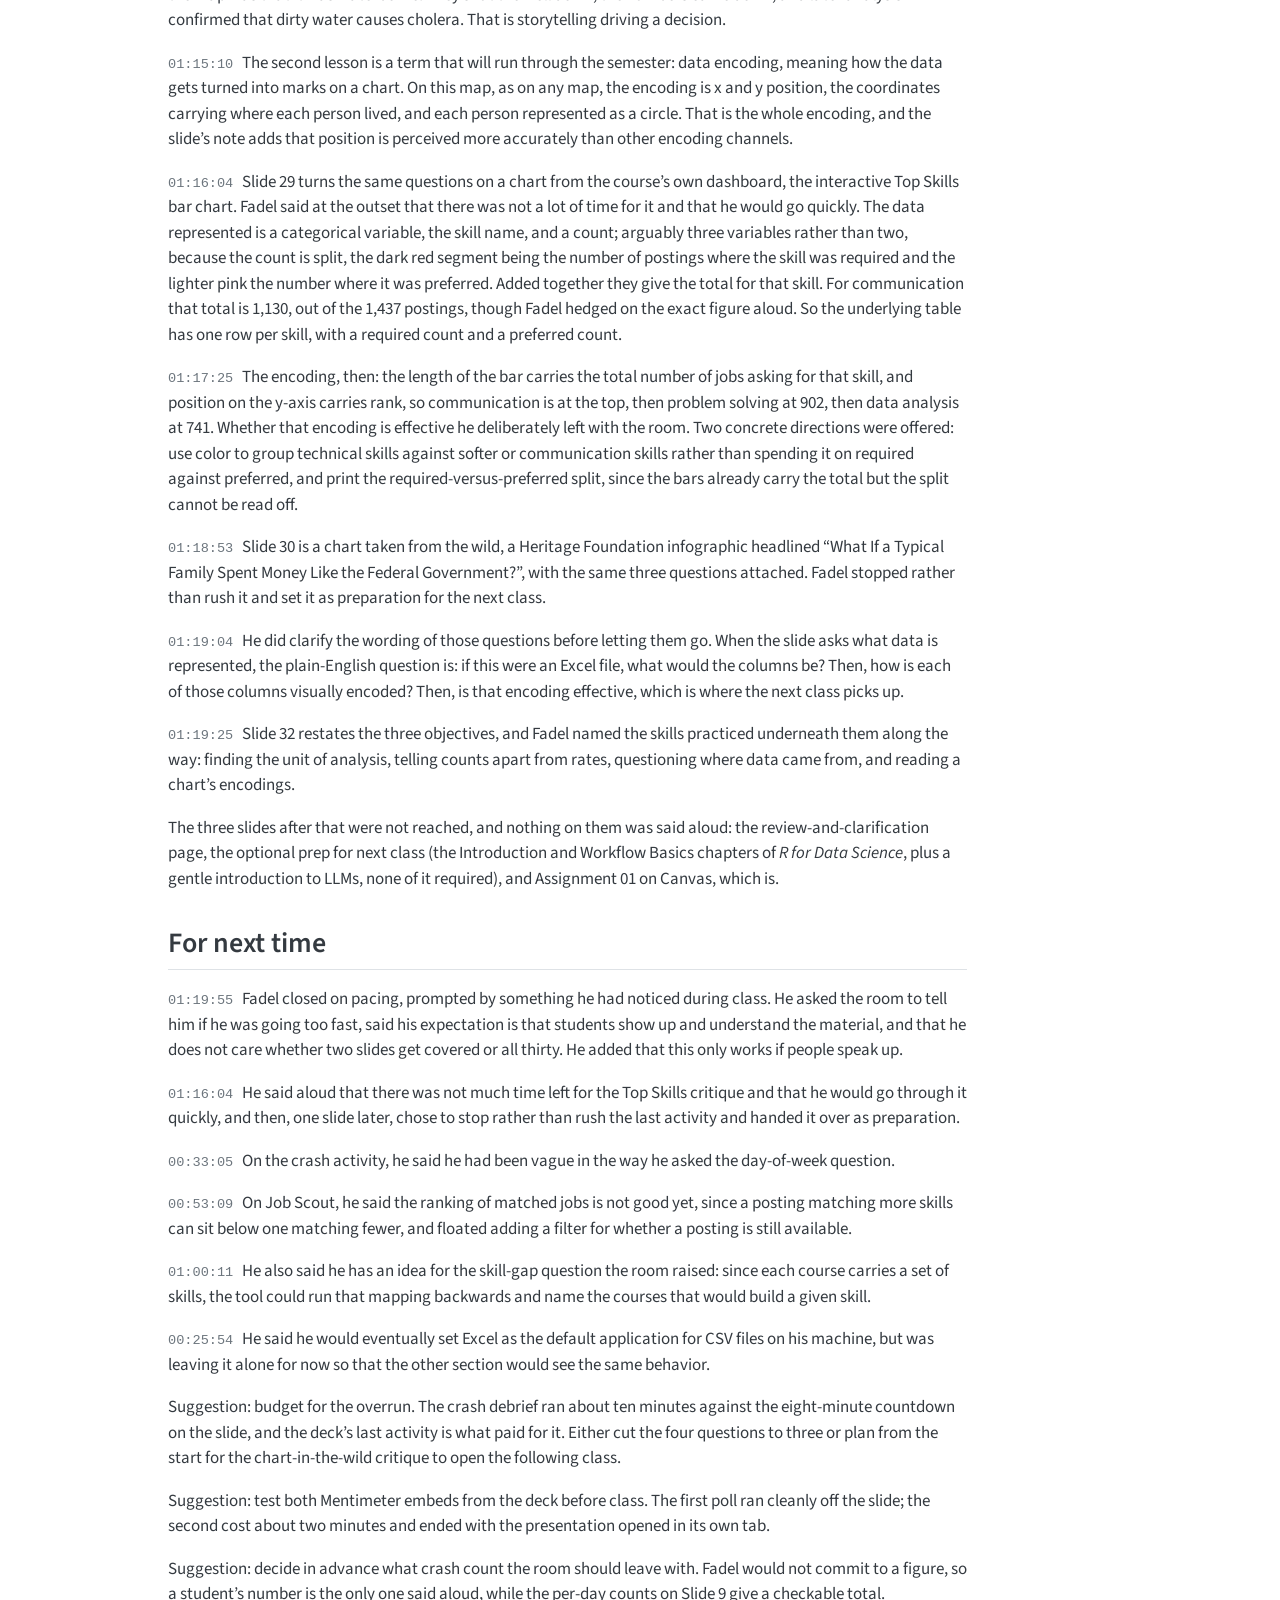
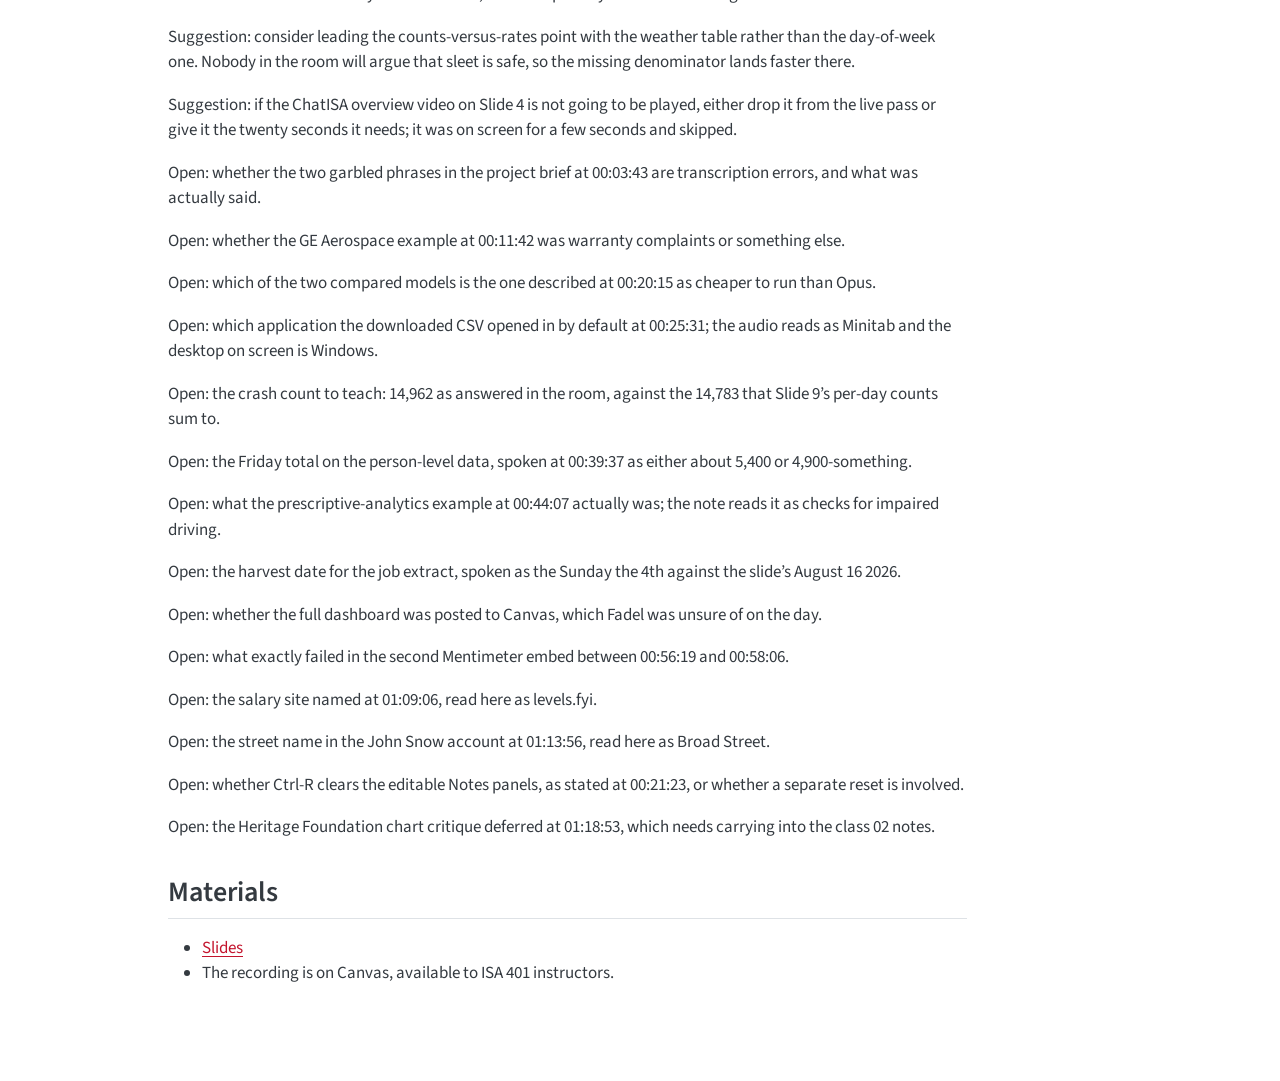
==== commit 74de516e: "Classes 01, 02, 04 as teaching notes Co-Authored-By: Claude Fable 5.1 <noreply@anthropic.com> Claude" ====
--- a/docs/class01/index.html
+++ b/docs/class01/index.html
@@ -7,7 +7,7 @@
 <meta name="viewport" content="width=device-width, initial-scale=1.0, user-scalable=yes">
 
 <meta name="dcterms.date" content="2026-08-24">
-<meta name="description" content="First class of the semester. Fadel laid out how the course runs, then used two real datasets, a year of Cincinnati traffic crashes and a harvest of analytics">
+<meta name="description" content="All three objectives were reached and the first four activities ran, with the crash-data debrief taking about ten minutes and absorbing most of the slack. The">
 
 <title>01: Introduction to BI and Data Viz – ISA 401 Teaching Notes</title>
 <style>
@@ -100,35 +100,24 @@
     <h2 id="toc-title">On this page</h2>
    
   <ul>
-  <li><a href="#what-we-covered" id="toc-what-we-covered" class="nav-link active" data-scroll-target="#what-we-covered">What we covered</a></li>
-  <li><a href="#part-1-how-this-class-runs" id="toc-part-1-how-this-class-runs" class="nav-link" data-scroll-target="#part-1-how-this-class-runs">Part 1: How this class runs</a></li>
-  <li><a href="#part-2-chatisa-and-the-ai-comparison" id="toc-part-2-chatisa-and-the-ai-comparison" class="nav-link" data-scroll-target="#part-2-chatisa-and-the-ai-comparison">Part 2: ChatISA and the AI comparison</a>
+  <li><a href="#timeline" id="toc-timeline" class="nav-link active" data-scroll-target="#timeline">Timeline</a></li>
+  <li><a href="#where-students-struggled" id="toc-where-students-struggled" class="nav-link" data-scroll-target="#where-students-struggled">Where students struggled</a></li>
+  <li><a href="#questions-from-the-room" id="toc-questions-from-the-room" class="nav-link" data-scroll-target="#questions-from-the-room">Questions from the room</a></li>
+  <li><a href="#demo-notes-and-gotchas" id="toc-demo-notes-and-gotchas" class="nav-link" data-scroll-target="#demo-notes-and-gotchas">Demo notes and gotchas</a>
   <ul class="collapse">
-  <li><a href="#the-activity-claude-opus-5-vs-gpt-5.6-sol" id="toc-the-activity-claude-opus-5-vs-gpt-5.6-sol" class="nav-link" data-scroll-target="#the-activity-claude-opus-5-vs-gpt-5.6-sol">The activity: Claude Opus 5 vs GPT-5.6 Sol</a></li>
+  <li><a href="#the-opening-ten-minutes" id="toc-the-opening-ten-minutes" class="nav-link" data-scroll-target="#the-opening-ten-minutes">The opening ten minutes</a></li>
+  <li><a href="#chatisa-and-the-model-comparison" id="toc-chatisa-and-the-model-comparison" class="nav-link" data-scroll-target="#chatisa-and-the-model-comparison">ChatISA and the model comparison</a></li>
+  <li><a href="#the-cincinnati-crash-extract" id="toc-the-cincinnati-crash-extract" class="nav-link" data-scroll-target="#the-cincinnati-crash-extract">The Cincinnati crash extract</a></li>
+  <li><a href="#walking-the-analytics-journey-on-the-crash-data" id="toc-walking-the-analytics-journey-on-the-crash-data" class="nav-link" data-scroll-target="#walking-the-analytics-journey-on-the-crash-data">Walking the analytics journey on the crash data</a></li>
+  <li><a href="#where-the-isa-curriculum-fits" id="toc-where-the-isa-curriculum-fits" class="nav-link" data-scroll-target="#where-the-isa-curriculum-fits">Where the ISA curriculum fits</a></li>
+  <li><a href="#business-intelligence-from-data-to-decisions" id="toc-business-intelligence-from-data-to-decisions" class="nav-link" data-scroll-target="#business-intelligence-from-data-to-decisions">Business intelligence, from data to decisions</a></li>
+  <li><a href="#the-job-market-explorer-and-job-scout" id="toc-the-job-market-explorer-and-job-scout" class="nav-link" data-scroll-target="#the-job-market-explorer-and-job-scout">The Job Market Explorer and Job Scout</a></li>
+  <li><a href="#what-the-room-asked-of-the-dashboard" id="toc-what-the-room-asked-of-the-dashboard" class="nav-link" data-scroll-target="#what-the-room-asked-of-the-dashboard">What the room asked of the dashboard</a></li>
+  <li><a href="#one-job-ad-three-shapes" id="toc-one-job-ad-three-shapes" class="nav-link" data-scroll-target="#one-job-ad-three-shapes">One job ad, three shapes</a></li>
+  <li><a href="#data-visualization-the-cholera-map-and-the-top-skills-critique" id="toc-data-visualization-the-cholera-map-and-the-top-skills-critique" class="nav-link" data-scroll-target="#data-visualization-the-cholera-map-and-the-top-skills-critique">Data visualization, the cholera map, and the Top Skills critique</a></li>
   </ul></li>
-  <li><a href="#part-3-the-analytics-journey" id="toc-part-3-the-analytics-journey" class="nav-link" data-scroll-target="#part-3-the-analytics-journey">Part 3: The analytics journey</a>
-  <ul class="collapse">
-  <li><a href="#pre-analytics-the-cincinnati-crash-data" id="toc-pre-analytics-the-cincinnati-crash-data" class="nav-link" data-scroll-target="#pre-analytics-the-cincinnati-crash-data">Pre-analytics: the Cincinnati crash data</a></li>
-  <li><a href="#counts-are-not-rates" id="toc-counts-are-not-rates" class="nav-link" data-scroll-target="#counts-are-not-rates">Counts are not rates</a></li>
-  <li><a href="#pre-analytics-as-a-stage" id="toc-pre-analytics-as-a-stage" class="nav-link" data-scroll-target="#pre-analytics-as-a-stage">Pre-analytics as a stage</a></li>
-  <li><a href="#descriptive-what-the-data-says" id="toc-descriptive-what-the-data-says" class="nav-link" data-scroll-target="#descriptive-what-the-data-says">Descriptive: what the data says</a></li>
-  <li><a href="#predictive-and-prescriptive" id="toc-predictive-and-prescriptive" class="nav-link" data-scroll-target="#predictive-and-prescriptive">Predictive and prescriptive</a></li>
-  <li><a href="#where-the-isa-curriculum-fits" id="toc-where-the-isa-curriculum-fits" class="nav-link" data-scroll-target="#where-the-isa-curriculum-fits">Where the ISA curriculum fits</a></li>
-  </ul></li>
-  <li><a href="#part-4-business-intelligence-from-data-to-decisions" id="toc-part-4-business-intelligence-from-data-to-decisions" class="nav-link" data-scroll-target="#part-4-business-intelligence-from-data-to-decisions">Part 4: Business intelligence, from data to decisions</a>
-  <ul class="collapse">
-  <li><a href="#the-job-market-explorer" id="toc-the-job-market-explorer" class="nav-link" data-scroll-target="#the-job-market-explorer">The Job Market Explorer</a></li>
-  <li><a href="#what-the-class-asked-of-the-dashboard" id="toc-what-the-class-asked-of-the-dashboard" class="nav-link" data-scroll-target="#what-the-class-asked-of-the-dashboard">What the class asked of the dashboard</a></li>
-  <li><a href="#one-job-ad-three-shapes" id="toc-one-job-ad-three-shapes" class="nav-link" data-scroll-target="#one-job-ad-three-shapes">One job ad, three shapes</a></li>
-  </ul></li>
-  <li><a href="#part-5-so-what-is-data-visualization" id="toc-part-5-so-what-is-data-visualization" class="nav-link" data-scroll-target="#part-5-so-what-is-data-visualization">Part 5: So what is data visualization?</a>
-  <ul class="collapse">
-  <li><a href="#the-1854-cholera-map" id="toc-the-1854-cholera-map" class="nav-link" data-scroll-target="#the-1854-cholera-map">The 1854 cholera map</a></li>
-  <li><a href="#critiquing-the-top-skills-chart" id="toc-critiquing-the-top-skills-chart" class="nav-link" data-scroll-target="#critiquing-the-top-skills-chart">Critiquing the Top Skills chart</a></li>
-  </ul></li>
-  <li><a href="#recap-and-what-comes-next" id="toc-recap-and-what-comes-next" class="nav-link" data-scroll-target="#recap-and-what-comes-next">Recap and what comes next</a></li>
-  <li><a href="#questions-from-class" id="toc-questions-from-class" class="nav-link" data-scroll-target="#questions-from-class">Questions from class</a></li>
-  <li><a href="#loose-ends" id="toc-loose-ends" class="nav-link" data-scroll-target="#loose-ends">Loose ends</a></li>
+  <li><a href="#for-next-time" id="toc-for-next-time" class="nav-link" data-scroll-target="#for-next-time">For next time</a></li>
+  <li><a href="#materials" id="toc-materials" class="nav-link" data-scroll-target="#materials">Materials</a></li>
   </ul>
 </nav>
     </div>
@@ -143,7 +132,7 @@
 
 <div>
   <div class="description">
-    First class of the semester. Fadel laid out how the course runs, then used two real datasets, a year of Cincinnati traffic crashes and a harvest of analytics
+    All three objectives were reached and the first four activities ran, with the crash-data debrief taking about ten minutes and absorbing most of the slack. The
   </div>
 </div>
 
@@ -167,174 +156,303 @@
 
 
 <p><a href="https://fmegahed.github.io/isa401/fall2026/class01/01_introduction.html">Slides</a> | <a href="index.pdf">PDF</a></p>
-<p>The recording is on Canvas. Timestamps before each paragraph are hh:mm:ss into the recording; drag the player there to hear the passage.</p>
-<section id="what-we-covered" class="level2">
-<h2 class="anchored" data-anchor-id="what-we-covered">What we covered</h2>
-<p>First class of the semester. Fadel laid out how the course runs, then used two real datasets, a year of Cincinnati traffic crashes and a harvest of analytics job postings, to walk through the analytics journey and the three shapes data comes in. Two ideas ran through the whole session: know your unit of analysis, and do not state a conclusion your data cannot support. The learning objectives on Slide 2:</p>
-<ul>
-<li>Describe the <strong>analytics journey</strong> and the role of <strong>business intelligence (BI)</strong> within it.</li>
-<li>Differentiate between <strong>structured</strong>, <strong>semi-structured</strong>, and <strong>unstructured</strong> data.</li>
-<li>Map <strong>real-world data sources</strong> to appropriate <strong>data types</strong>.</li>
-</ul>
-</section>
-<section id="part-1-how-this-class-runs" class="level2">
-<h2 class="anchored" data-anchor-id="part-1-how-this-class-runs">Part 1: How this class runs</h2>
-<p><span class="ts">00:00:19</span> The class is about turning data into decisions, on the premise that every company today is a data company and a technology company. It is divided into three phases. The first is getting, reading and understanding data from different data sources, and it is the most coding-oriented phase. Fadel said the choice of language does not matter much, R or Python, but historically this class has used R for that first portion. The second phase is visualization, itself split in two: the mechanical side, using about four different pieces of software so you leave with some experience in more than one tool, and then the part Fadel called the more important one, visualizing data the right way. That means how people perceive data, and making sure a reader does not take the wrong insight away from a chart because of how you presented it. The last part, roughly two to four classes depending on the schedule, uses data mining techniques not to predict but to organize and categorize data and explore it.</p>
-<p><span class="ts">00:02:49</span> There is no final exam. The course ends with a group project, two or three people, where you do everything the semester covered: pull data from different sources, integrate them, ask interesting questions of them, and answer them. It is deliberately open-ended, which is the part students both hate and love. Fadel does not hand you a dataset. You find something you care about, and the bar for insight is real: analyzing basketball data to conclude that LeBron James was one of the best players of the last decade does not clear it. Reaching a real insight usually means merging more than one data source.</p>
-<!-- todo: awaiting answer #1 @ 00:03:43 - "better than an OU student could give" and "that's not illegal" are both garbled; I paraphrased around them -->
-<p><span class="ts">00:04:09</span> Every class is recorded. Fadel expects you in the room and knows 8:30 on a Monday is hard, but records so you can go back over material, or catch up after an interview or an illness. You do not have to explain an absence, though you are welcome to. For the coding sessions you are asked to log in to Zoom on your own computer, so that when you hit an error you can share your screen and the class can work through it together. The reasoning: you are probably not the only person with that error, and even people who did not hit it learn something for next time.</p>
-<p><span class="ts">00:04:58</span> On AI, Fadel was direct about being unusual here. AI use is not prohibited on any assignment or exam. On the second exam every question will be one that has been put to an AI model, with the model’s answer supplied, and your job is to say whether it is right, wrong, or partly right, and if partly, which part. The framing was: you are paying a great deal for this education, so tell me. The concern is not use but over-reliance. If you delegate your thinking and your agency to a tool, the question becomes why anyone should hire you.</p>
-<p><span class="ts">00:06:31</span> Canvas is organized in modules by week, nothing fancier, and the course home page links straight to them. Week 1 is live; later weeks open as they are released. Recordings go up sometime around one o’clock after class, from one of the two sections, and in classes where code is typed the code file goes up too. There will not be a syllabus day.</p>
-<p><span class="ts">00:07:14</span> Office hours are one to three on Mondays and Wednesdays; Fadel looked them up on Canvas under Pages and thought they were probably in the course guide too. Rather than have you queue in the hallway, which Fadel called a complete waste of your time, you book a 15-minute slot through the scheduling link. Book back-to-back slots if you need longer. The point is that the 15 or 30 minutes is fully yours rather than split across four or five students at once. Booking closes about two hours ahead, so a one o’clock meeting has to be booked by about eleven. If the week is full, email and it will get worked out. Fadel is in Oxford three days a week, so a Tuesday or Thursday meeting will probably be suggested as a Zoom unless you would rather come to the office.</p>
-<p><span class="ts">00:09:25</span> The slides are HTML rather than PDF. If you take notes on a tablet, Ctrl-P and save as PDF works. The HTML form is what lets the slides be interactive and walked through in class. The decks themselves are written in R Markdown, if you want to look at the back end.</p>
-<p><span class="ts">00:10:12</span> The stated goal for today, beyond the three formal objectives, was to give you a feel for how the class runs and why it matters. Whatever you end up doing, you will be looking at dashboards, building dashboards, making visualizations, or interpreting them. Fadel’s aside: it is relevant even for fantasy football.</p>
-<p><span class="ts">00:10:59</span> Alongside the analytics journey, today also gave a 10,000-foot view of why the ISA curriculum is built the way it is. On data types, the point of departure is that courses like ISA 125, 225 and 345 mostly work with data that is already tidy, sitting in a database table or a CSV, ready to analyze. That is a common source but not the only one. A manufacturer like GE Aerospace also holds warranty complaints and maintenance reports from clients, and the question of how those relate to process quality, and how to use them to improve production, is a real one. In marketing, a preliminary market analysis mixes numbers with text you have to digest. Part of today is mapping those sources onto data types.</p>
-<!-- todo: awaiting answer #2 @ 00:11:42 - transcript has "water complaints"; I wrote "warranty complaints" -->
-</section>
-<section id="part-2-chatisa-and-the-ai-comparison" class="level2">
-<h2 class="anchored" data-anchor-id="part-2-chatisa-and-the-ai-comparison">Part 2: ChatISA and the AI comparison</h2>
-<p><span class="ts">00:12:31</span> Slide 3 lays out ChatISA, the tool Fadel has developed and maintained since August 2023 for ISA students. The slide as shown was slightly behind: another module was added the week before class. It is not ChatGPT and not Claude; it is access to 17 or 18 different large language models, some open-weight and some commercial, paid for through the department so you are not paying twenty dollars for Claude, another twenty for ChatGPT and ten for GitHub Copilot. You are free to pay for your own tools; this is there so you do not have to. Some assignments will nudge you toward specific modules: an online portfolio you can share with employers, or Job Scout for jobs that may not appear on Handshake. Fadel does not track who uses it.</p>
-<p><span class="ts">00:13:49</span> The modules that will come up during the semester are the Coding Tutor, the Coding Studio, and, today, Job Scout. Job Scout connects to two different APIs and pulls jobs, focused mainly on ISA-type roles. If you are a double major you will not find much finance or supply chain, though some postings share keywords with analytics and IS jobs. From there you can have AI tailor a resume or cover letter to a posting.</p>
-<p><span class="ts">00:14:26</span> The word of caution at the bottom of Slide 3 got its own emphasis. AI tools give you the right answer for 90 to 95% of applications. The problem is the other 5 or 10%, where the wrong answer still looks convincing. It usually does not come back as an error; it comes back as something plausible. That is why your own understanding has to be good: you do not have to be a software developer to do interesting things, you have to understand the business, but when the tool makes a wrong assumption you need to be able to spot it.</p>
-<section id="the-activity-claude-opus-5-vs-gpt-5.6-sol" class="level3">
-<h3 class="anchored" data-anchor-id="the-activity-claude-opus-5-vs-gpt-5.6-sol">The activity: Claude Opus 5 vs GPT-5.6 Sol</h3>
-<p><span class="ts">00:15:48</span> The first activity, on Slide 5, is a head-to-head comparison. Go to <a href="https://chatisa.fsb.miamioh.edu" class="uri">https://chatisa.fsb.miamioh.edu</a> and sign in with your Miami account. The login is gated to <code>@miamioh.edu</code> accounts so the API credits being paid for go to Miami students. Sessions do not carry across machines, so signing in on your laptop does not bring over what you did on another computer.</p>
-<p><span class="ts">00:16:39</span> From there, open the <strong>AI Comparison</strong> module, at the end of the module list. Pick two models: Claude Opus 5, which is the second-highest Claude model available in ChatISA, and GPT-5.6 Sol, the highest OpenAI model available in ChatISA and the highest OpenAI offers publicly. Ask both the same single question from the slide:</p>
-<blockquote class="blockquote">
-<p>I am taking a business intelligence (BI) course. Give me a short definition of business intelligence. Create a flowchart that captures this process.</p>
-</blockquote>
-<p><span class="ts">00:17:21</span> The module is built so you can compare either blind, if you want to know whether you like a model you have not used before without knowing which it is, or with a model you already use as the baseline, to decide whether the twenty dollars a month you are spending is still worth it. Click Compare and both answers stream in. In class the differences were in speed, in how each laid the answer out, and in how each rendered its flowchart. The flowcharts come back as Mermaid, so you can copy the block into an online Mermaid renderer to see the diagram drawn.</p>
-<p><span class="ts">00:18:53</span> Then the class voted on the Class Poll tab, at menti.com with code 1781 1839: which model’s output did you prefer? The result was close. The poll showed percentages only, 53% for Claude Opus 5 against 47% for OpenAI’s GPT-5.6 Sol, and Fadel read that out loud as maybe 18 people, roughly nine to eight, and made the point that there is not a lot of difference in performance between the two. What does differ is cost. From Miami’s point of view, the model that Fadel described as cheaper to run than Opus is worth noting when you are choosing which to use.</p>
-<!-- todo: awaiting answer #7 @ 00:18:53 - menti code: spoken as 1781 1839, but the poll embed on screen looks like 1791 1839; keeping the spoken version for now -->
-<!-- todo: 00:20:15 - Fadel says "this is a cheaper model to run than Opus" without naming which; I read it as GPT-5.6 Sol. Please confirm. -->
-<p><span class="ts">00:21:01</span> The Notes tab on that slide is an editable panel, and most activity slides have one. You can type into it during class. It saves to your browser’s local storage, so it persists between sessions on the same machine but does not follow you to a different computer. Ctrl-R clears it.</p>
-<!-- todo: 00:21:23 - Fadel said Ctrl-R clears the saved notes, described as "kind of like cookies attached to this page". Worth confirming that's a reload-clears-it behavior and not a separate reset. -->
-</section>
-</section>
-<section id="part-3-the-analytics-journey" class="level2">
-<h2 class="anchored" data-anchor-id="part-3-the-analytics-journey">Part 3: The analytics journey</h2>
-<section id="pre-analytics-the-cincinnati-crash-data" class="level3">
-<h3 class="anchored" data-anchor-id="pre-analytics-the-cincinnati-crash-data">Pre-analytics: the Cincinnati crash data</h3>
-<p><span class="ts">00:21:37</span> Cincinnati publishes a lot of city data, including traffic crash reports. Fadel took an extract of the last full year available, 2025, and posted it on Canvas under the Week 1 module. Slide 7 links both the source page on the Cincinnati open data portal, which carries the metadata describing what each field is, and the Canvas download of the extract.</p>
-<p><span class="ts">00:22:16</span> The activity: shake hands, fist bump, whatever you like, introduce yourself to the person next to you, and work through four questions together. How many crashes are in the dataset? How many variables? What dates does it cover, minimum and maximum? Which day of the week appears most, and what does that mean from a driving-safety perspective? Eight minutes on the clock, roughly six to work and two to discuss. Method was left entirely open: Excel, R, ChatISA, whatever you like. Type your answer into the Your Solution panel on the slide.</p>
-<p><span class="ts">00:25:31</span> A practical note: on Mac laptops the downloaded CSV opens in Numbers by default. Right-click and Open With gets you into Excel. Fadel did not change the default application so that the other section would see the same behavior.</p>
-<p><span class="ts">00:28:51</span> On the debrief, the count of variables came back as 13, one per column. The date range is January 1 2025 to December 31 2025, which is the full year Fadel had said the extract covered. As it turns out there was a crash on the first day of the year and one on the last, so both endpoints are real.</p>
-<p><span class="ts">00:29:50</span> The crash count question is where the class slowed down. A student gave 14,962. Fadel did not commit to an exact figure in the moment, and the reason matters more than the number: <strong>every row of this dataset is not a crash</strong>.</p>
-<p><span class="ts">00:30:55</span> This is the term to write down and expect all semester: the <strong>unit of analysis</strong>. In plain English, what does one row mean, and is that what you want? Here, scrolling into the file, three consecutive rows share the same <code>instanceid</code> and the same crash date. What changes between them are the person columns.</p>
+<p>The recording is on Canvas, available to ISA 401 instructors. Timestamps before each paragraph are hh:mm:ss into the recording; drag the player there to hear the passage.</p>
+<section id="timeline" class="level2">
+<h2 class="anchored" data-anchor-id="timeline">Timeline</h2>
+<table class="caption-top table">
+<colgroup>
+<col style="width: 25%">
+<col style="width: 25%">
+<col style="width: 25%">
+<col style="width: 25%">
+</colgroup>
+<thead>
+<tr class="header">
+<th style="text-align: left;">Start</th>
+<th style="text-align: left;">End</th>
+<th style="text-align: right;">Min</th>
+<th style="text-align: left;">What was happening</th>
+</tr>
+</thead>
+<tbody>
+<tr class="odd">
+<td style="text-align: left;">00:00:00</td>
+<td style="text-align: left;">00:04:09</td>
+<td style="text-align: right;">4</td>
+<td style="text-align: left;">Welcome; the three phases of the course and the final project</td>
+</tr>
+<tr class="even">
+<td style="text-align: left;">00:04:09</td>
+<td style="text-align: left;">00:07:14</td>
+<td style="text-align: right;">3</td>
+<td style="text-align: left;">Recording and Zoom screen-share policy, AI policy, Canvas modules</td>
+</tr>
+<tr class="odd">
+<td style="text-align: left;">00:07:14</td>
+<td style="text-align: left;">00:09:25</td>
+<td style="text-align: right;">2</td>
+<td style="text-align: left;">Office hours and the 15-minute booking link</td>
+</tr>
+<tr class="even">
+<td style="text-align: left;">00:09:25</td>
+<td style="text-align: left;">00:12:31</td>
+<td style="text-align: right;">3</td>
+<td style="text-align: left;">HTML slides; goals for the day; fresh versus tidy data sources</td>
+</tr>
+<tr class="odd">
+<td style="text-align: left;">00:12:31</td>
+<td style="text-align: left;">00:15:48</td>
+<td style="text-align: right;">3</td>
+<td style="text-align: left;">ChatISA tour: modules, Job Scout, the word of caution</td>
+</tr>
+<tr class="even">
+<td style="text-align: left;">00:15:48</td>
+<td style="text-align: left;">00:21:37</td>
+<td style="text-align: right;">6</td>
+<td style="text-align: left;">Activity 1, Claude Opus 5 against GPT-5.6 Sol; Mentimeter poll; Notes panel</td>
+</tr>
+<tr class="odd">
+<td style="text-align: left;">00:21:37</td>
+<td style="text-align: left;">00:28:51</td>
+<td style="text-align: right;">7</td>
+<td style="text-align: left;">Activity 2 set up; pair work on the Cincinnati crash extract</td>
+</tr>
+<tr class="even">
+<td style="text-align: left;">00:28:51</td>
+<td style="text-align: left;">00:38:33</td>
+<td style="text-align: right;">10</td>
+<td style="text-align: left;">Crash debrief: unit of analysis, counts versus rates</td>
+</tr>
+<tr class="odd">
+<td style="text-align: left;">00:38:33</td>
+<td style="text-align: left;">00:44:46</td>
+<td style="text-align: right;">6</td>
+<td style="text-align: left;">The four stages of the analytics journey, run on the crash data</td>
+</tr>
+<tr class="even">
+<td style="text-align: left;">00:44:46</td>
+<td style="text-align: left;">00:47:42</td>
+<td style="text-align: right;">3</td>
+<td style="text-align: left;">Mapping the ISA curriculum onto the four stages</td>
+</tr>
+<tr class="odd">
+<td style="text-align: left;">00:47:42</td>
+<td style="text-align: left;">00:50:03</td>
+<td style="text-align: right;">2</td>
+<td style="text-align: left;">What business intelligence is; the BI process diagram</td>
+</tr>
+<tr class="even">
+<td style="text-align: left;">00:50:03</td>
+<td style="text-align: left;">00:55:26</td>
+<td style="text-align: right;">5</td>
+<td style="text-align: left;">Job Market Explorer introduced; Activity 3 set up; Job Scout profile walkthrough</td>
+</tr>
+<tr class="odd">
+<td style="text-align: left;">00:55:26</td>
+<td style="text-align: left;">00:59:56</td>
+<td style="text-align: right;">5</td>
+<td style="text-align: left;">Standalone dashboard link; Mentimeter link trouble; questions from the room</td>
+</tr>
+<tr class="even">
+<td style="text-align: left;">00:59:56</td>
+<td style="text-align: left;">01:02:32</td>
+<td style="text-align: right;">3</td>
+<td style="text-align: left;">Debrief of the dashboard responses; stated limitations</td>
+</tr>
+<tr class="odd">
+<td style="text-align: left;">01:02:32</td>
+<td style="text-align: left;">01:11:48</td>
+<td style="text-align: right;">9</td>
+<td style="text-align: left;">One job ad in three shapes; merging sources; the BI value chain</td>
+</tr>
+<tr class="even">
+<td style="text-align: left;">01:11:48</td>
+<td style="text-align: left;">01:16:03</td>
+<td style="text-align: right;">4</td>
+<td style="text-align: left;">What data visualization is; its goals; the 1854 cholera map</td>
+</tr>
+<tr class="odd">
+<td style="text-align: left;">01:16:03</td>
+<td style="text-align: left;">01:19:04</td>
+<td style="text-align: right;">3</td>
+<td style="text-align: left;">Activity 4, critiquing the dashboard’s Top Skills chart</td>
+</tr>
+<tr class="even">
+<td style="text-align: left;">01:19:04</td>
+<td style="text-align: left;">01:20:41</td>
+<td style="text-align: right;">2</td>
+<td style="text-align: left;">Recap slide and closing remarks on pacing</td>
+</tr>
+</tbody>
+</table>
+<p>The durations sum to 80 minutes against a recording of 80 minutes 41 seconds, the difference being rounding. The deck’s own order was followed straight through, and the departure came only at the end, where the last critique activity and the three closing slides were dropped for time.</p>
+</section>
+<section id="where-students-struggled" class="level2">
+<h2 class="anchored" data-anchor-id="where-students-struggled">Where students struggled</h2>
+<p><span class="ts">00:25:31</span> The first snag was mechanical. The crash CSV downloaded from Canvas does not open in Excel by default; on the machine on screen it landed in another application instead, and Fadel flagged it as something students would hit on their own laptops too. The fix he gave was to right-click, use Open With, and take it into Excel, which is where it was for the rest of the debrief. He said he would eventually set Excel as the default application on his own machine but was leaving it alone for now so that the other section would see the same behavior. <!-- todo: awaiting answer #8 @ 00:25:31 - the default application is transcribed as "mini caps"; the desktop on screen is Windows and the file ends up in Excel, so my best reading is Minitab. Name it once confirmed. --></p>
+<p><span class="ts">00:28:51</span> The second was silence. About six minutes into the paired activity Fadel noted that the typing had died down and that pairs were not talking much to each other, put it down to its being the first class, and said that if nobody volunteered he would start calling names. He then went question by question, picking a side of the room each time. The count of variables came back as 13, one per column, and the date range as January 1 2025 to December 31 2025, the full year the extract was said to cover; there was a crash on the first day of the year and one on the last, so both endpoints are real.</p>
+<p><span class="ts">00:29:50</span> The crash count is where the room went wrong, and going wrong there is the point of the exercise. A student answered 14,962. Fadel asked how the number had been arrived at, said he did not have the exact figure in his head, and went straight past the arithmetic to the cause: every row of this dataset is not a crash.</p>
+<p><span class="ts">00:30:55</span> The term he wanted written down, and will use all semester, is the unit of analysis: in plain English, what does one row mean, and is that what you want? He scrolled into the file, enlarged it, and showed three consecutive rows sharing the same <code>instanceid</code> and the same crash date, with only the person columns changing.</p>
 <div class="quarto-figure quarto-figure-center">
 <figure class="figure">
 <p><img src="crops/crop-001.jpg" class="img-fluid figure-img"></p>
 <figcaption>Three rows of the crash CSV sharing one instanceid, differing only in the person fields</figcaption>
 </figure>
 </div>
-<p><span class="ts">00:31:47</span> Reading those rows, this is a two-car crash. One car had a driver and an occupant, the other a single driver, and the file reports injury severity for each of the three people involved: a 47-year-old female driver, a female occupant of the same age riding with her, and a 60-year-old male driver. So the unit of analysis is a person involved in a crash, not a crash. Whatever tool you use, Power BI, R, Python, Excel, counting crashes means counting <strong>unique <code>instanceid</code> values</strong>.</p>
-<p><span class="ts">00:33:05</span> The same logic applies to the day-of-week question, and Fadel was open about having asked it loosely. If the question is about crashes, you first reduce the data to one row per <code>instanceid</code>, keeping roughly the first few columns, and then count days. That is the more appropriate route. As best Fadel recalled, the answer comes out the same either way: Friday.</p>
-</section>
-<section id="counts-are-not-rates" class="level3">
-<h3 class="anchored" data-anchor-id="counts-are-not-rates">Counts are not rates</h3>
-<p><span class="ts">00:34:02</span> Then the harder question: so what? If Friday is the day with the most crashes, and you are reporting that, what exactly do you write? A student offered that, statistically, more people get in accidents on a Friday than any other day of the week. Fadel’s response was that this is technically not wrong, and that is precisely the trap. As a headline it leaves the reader with the wrong impression. Put it in a report, let an agency pick it up, and it becomes “people drive badly on Fridays, take care.”</p>
-<p><span class="ts">00:34:36</span> The sharper version of the question is: is it more dangerous to drive on a Friday than on another day? And how would you answer that, if money were no object? The answer is rates, not counts. You need a denominator: how many cars were on the road on Fridays, and what fraction of them were in a crash. Suppose a million cars are out on an average Friday and 500,000 on an average Monday, and Friday’s crash count is only 1.2 times Monday’s rather than double. Then, given that you are already driving, your chance of being in a crash is higher on Monday.</p>
-<p><span class="ts">00:37:19</span> Fadel was careful to say this is not a claim that Friday is safe. We simply cannot assess it from this data, because we do not have the denominator. Traffic studies usually do not use the number of cars either; they use vehicle miles travelled, because someone driving 100 miles has more exposure than someone driving one mile. Normalizing by miles driven gives the better model.</p>
-<p><span class="ts">00:38:03</span> Two takeaways from the exercise, and Fadel named them as the main ones: know what your unit of analysis is, and when you make a statement, be precise enough that you are not implying something the data does not support. This is the business-logic layer underneath all the mechanical work the course does, and the piece not to lose. It is also why the datasets in this course will be real rather than canned.</p>
-</section>
-<section id="pre-analytics-as-a-stage" class="level3">
-<h3 class="anchored" data-anchor-id="pre-analytics-as-a-stage">Pre-analytics as a stage</h3>
-<p><span class="ts">00:38:36</span> Fadel frames the analytics journey in four steps. The first, casually called pre-analytics, is the process of getting data; in industry it is often the data engineering job. You pull from multiple sources and put the result in a shape people can consume. Slide 8 makes the same point with the contrast between canned data, the <code>iris</code> and <code>mtcars</code> of the world, which is stale but convenient, and fresh data from places like the Cincinnati or Ohio open data portals, which is interesting and messy. Real data brings real problems: the unit of analysis is not what you assumed, so you preprocess; the data is not clean, so you clean it.</p>
-</section>
-<section id="descriptive-what-the-data-says" class="level3">
-<h3 class="anchored" data-anchor-id="descriptive-what-the-data-says">Descriptive: what the data says</h3>
+<p><span class="ts">00:31:47</span> Reading those rows aloud, he made it a two-car crash: one car with a driver and an occupant, the other with a single driver, and injury severity reported for each of the three people involved, a 47-year-old female driver, a female occupant of the same age riding with her, and a 60-year-old male driver. So the unit of analysis is a person involved in a crash, and counting crashes, whether in Power BI, R, Python or Excel, means counting unique <code>instanceid</code> values.</p>
+<p><span class="ts">00:33:05</span> Fadel then said the day-of-week question had been asked loosely, which is worth knowing before setting it again. If the question is about crashes, the data should first be reduced to one row per <code>instanceid</code>, keeping roughly the first few columns, and then the days counted. As best he recalled the answer comes out the same either way, and that day is Friday.</p>
+<p><span class="ts">00:34:02</span> The last question drew the answer it is designed to draw. A student offered that, statistically, more people get in accidents on a Friday than on any other day of the week. Fadel’s reply was that this is technically not wrong, and that is exactly the trap: as a headline it leaves the reader with the wrong impression, and picked up by an agency it becomes “people drive badly on Fridays, take care.”</p>
+<p><span class="ts">00:34:36</span> He reframed it as a sharper question. Is it more dangerous to drive on a Friday than on another day, and how would you answer that if money were no object? The answer is rates rather than counts. You need a denominator: how many cars were on the road on Fridays, and what fraction of them were in a crash. His worked example was a million cars out on an average Friday against 500,000 on an average Monday, with Friday’s crash count only 1.2 times Monday’s rather than double, which leaves Monday the riskier day given that you are already driving.</p>
+<p><span class="ts">00:37:19</span> He was careful not to turn that into a claim that Friday is safe. It cannot be assessed from this data, because the denominator is missing. Traffic studies do not usually use the number of cars either; they use vehicle miles travelled, because someone driving 100 miles has more exposure than someone driving one mile. Normalizing by miles driven gives the better model.</p>
+<p><span class="ts">00:38:03</span> He closed the exercise by naming the two takeaways himself: know what the unit of analysis is, and when making a statement be precise enough not to imply something the data does not support. He called that the business-logic layer underneath all the mechanical work the course does, and the piece not to lose, and gave it as the reason the datasets in this course are real rather than canned.</p>
+</section>
+<section id="questions-from-the-room" class="level2">
+<h2 class="anchored" data-anchor-id="questions-from-the-room">Questions from the room</h2>
+<p><span class="ts">00:55:26</span> A student asked where to find the dashboard outside the slide. Fadel opened the standalone full-page version from the link on the slide, the same dashboard with the whole browser window to work in, and confirmed everything in it is clickable: the skills chart, the Job Explorer tab, and the Behind the Data tab that shows how the postings were collected.</p>
+<p><span class="ts">00:58:06</span> A student asked, mid-activity, how to get back to the page where completed courses are entered. The path Fadel retraced on screen was ChatISA, then Job Scout, then My Profile, then tick the courses and save. He stressed the save, because nothing persists without it, and showed that unticking a course removes it again.</p>
+</section>
+<section id="demo-notes-and-gotchas" class="level2">
+<h2 class="anchored" data-anchor-id="demo-notes-and-gotchas">Demo notes and gotchas</h2>
+<section id="the-opening-ten-minutes" class="level3">
+<h3 class="anchored" data-anchor-id="the-opening-ten-minutes">The opening ten minutes</h3>
+<p><span class="ts">00:00:19</span> Fadel opens on the premise that every company today is a data company and a technology company, and that the course is about turning data into decisions. He describes it as three courses in one. The first phase is getting, reading and understanding data from different sources, and is the most coding-oriented; he said the choice of language does not matter much, R or Python, but that historically this class has used R for that portion. The second is visualization, itself split in two: the mechanical side, about four different pieces of software so students leave with experience in more than one tool, and then the part he called the more important one, visualizing data the right way. That means how people perceive data, and making sure a reader does not take the wrong insight from a chart because of how it was presented. The last part, roughly two to four classes depending on the schedule, uses data mining not to predict but to organize, categorize and explore.</p>
+<p><span class="ts">00:02:49</span> There is no final exam. The course ends with a group project, two or three people, covering everything the semester did: pulling data from different sources, integrating them, asking interesting questions of them, and answering them. Fadel described it as deliberately open-ended, the part students both hate and love, and he does not hand out a dataset. He set the bar for insight out loud: analyzing basketball data to conclude that LeBron James was one of the best players of the last decade does not clear it. Reaching a real insight usually means merging more than one data source.</p>
+<!-- todo: awaiting answer #1 @ 00:03:43 - "better than an OU student could give" and "that's not illegal" are both garbled; I paraphrased around them -->
+<p><span class="ts">00:04:09</span> Every class is recorded. Fadel expects students in the room and acknowledged that 8:30 on a Monday is hard, but records so that material can be revisited, or caught up after an interview or an illness; an absence does not have to be explained. For the coding sessions he asks students to log in to Zoom on their own machines, so that an error can be put on the shared screen and worked through by the class. His reasoning is that one person’s error is rarely unique, and that the people who did not hit it still learn something for next time.</p>
+<p><span class="ts">00:04:58</span> On AI, Fadel was direct about being unusual here. Use is not prohibited on any assignment or exam. On the second exam every question will be one that has been put to an AI model, with the model’s answer supplied, and the student’s job is to say whether it is right, wrong, or partly right, and if partly, which part. His framing was that students are paying a great deal for this education, so they should be the ones to tell him. The concern is not use but over-reliance: if you delegate your thinking and your agency to a tool, the question becomes why anyone should hire you.</p>
+<p><span class="ts">00:06:31</span> Canvas is organized in modules by week, nothing fancier, and the course home page links straight to them. Week 1 is live; later weeks open as they are released. Recordings go up sometime around one o’clock after class, from one of the two sections, and in classes where code is typed the code file goes up too. There will not be a syllabus day, and Fadel apologized for that in advance.</p>
+<p><span class="ts">00:07:14</span> Office hours are one to three on Mondays and Wednesdays. Fadel looked them up live on Canvas under Pages and thought they were probably in the course guide too. Rather than have students queue in the hallway, which he called a complete waste of their time, meetings are booked as 15-minute slots through the scheduling link, back-to-back if longer is needed. The point is that the 15 or 30 minutes belongs to one student rather than being split across four or five at once. Booking closes about two hours ahead, so a one o’clock meeting has to be booked by about eleven. If the week is full, email and it gets worked out. Fadel is in Oxford three days a week, so a Tuesday or Thursday will probably be offered as a Zoom unless the student would rather come to the office.</p>
+<p><span class="ts">00:09:25</span> The slides are HTML rather than PDF, which he flagged as something students may not be used to. Ctrl-P and save as PDF works for anyone taking notes on a tablet. The HTML form is what lets the slides be interactive and walked through in class, and the decks themselves are written in R Markdown for anyone who wants to look at the back end.</p>
+<p><span class="ts">00:10:12</span> Beyond the three formal objectives, Fadel stated a further goal for the day: to give students a feel for how the class runs and why it matters. Whatever they end up doing, they will be looking at dashboards, building dashboards, making visualizations, or interpreting them. His aside was that it is relevant even for fantasy football.</p>
+<p><span class="ts">00:10:59</span> Alongside the analytics journey, the session also gave a 10,000-foot view of why the ISA curriculum is built the way it is. On data types, the point of departure is that courses like ISA 125, 225 and 345 mostly work with data that is already tidy, sitting in a database table or a CSV, ready to analyze. That is a common source but not the only one. A manufacturer like GE Aerospace also holds warranty complaints and maintenance reports from clients, and how those relate to process quality, and how to use them to improve production, is a real question. In marketing, a preliminary market analysis mixes numbers with text that has to be digested. Mapping those sources onto data types is part of the day.</p>
+<!-- todo: awaiting answer #2 @ 00:11:42 - transcript has "water complaints"; I wrote "warranty complaints" -->
+</section>
+<section id="chatisa-and-the-model-comparison" class="level3">
+<h3 class="anchored" data-anchor-id="chatisa-and-the-model-comparison">ChatISA and the model comparison</h3>
+<p><span class="ts">00:12:31</span> Slide 3 lays out ChatISA, the tool Fadel has developed and maintained since August 2023 for ISA students. He noted the slide was slightly behind: another module had been added the week before class. It is not ChatGPT and not Claude; it is access to 17 or 18 different large language models, some open-weight and some commercial, paid for through the department so that students are not paying twenty dollars for Claude, another twenty for ChatGPT and ten for GitHub Copilot. Students are free to pay for their own tools; this exists so they do not have to. Some assignments nudge them toward specific modules: an online portfolio to share with employers, or Job Scout for jobs that may not appear on Handshake. Fadel said he does not track who uses it.</p>
+<p><span class="ts">00:13:49</span> The modules that come up during the semester are the Coding Tutor, the Coding Studio, and, today, Job Scout. Job Scout connects to two different APIs and pulls jobs, focused mainly on ISA-type roles. Double majors will not find much finance or supply chain, though some postings share keywords with analytics and IS jobs. From a posting, students can have AI tailor a resume or cover letter.</p>
+<p><span class="ts">00:14:26</span> The word of caution at the bottom of Slide 3 got its own emphasis. AI tools give the right answer for 90 to 95% of applications. The problem is the other 5 or 10%, where the wrong answer still looks convincing. It usually does not come back as an error; it comes back as something plausible. That is why the student’s own understanding has to be good: you do not have to be a software developer to do interesting things, you have to understand the business, but when the tool makes a wrong assumption you need to be able to spot it.</p>
+<p><span class="ts">00:15:34</span> Slide 4, the executive overview of ChatISA carried over from HW0, went up on screen for a few seconds on the way past. The embedded video was not played.</p>
+<p><span class="ts">00:15:48</span> The first activity, on Slide 5, is the head-to-head comparison. Students go to <a href="https://chatisa.fsb.miamioh.edu" class="uri">https://chatisa.fsb.miamioh.edu</a> and sign in with their Miami account. The login is gated to <code>@miamioh.edu</code> accounts so that the API credits being paid for go to Miami students. Sessions do not carry across machines, which Fadel invited the room to test on a second computer; signing in on a laptop does not bring over what was done elsewhere.</p>
+<p><span class="ts">00:16:39</span> From there, the <strong>AI Comparison</strong> module sits at the end of the module list. Two models are picked: Claude Opus 5, the second-highest Claude model available in ChatISA, and GPT-5.6 Sol, the highest OpenAI model available in ChatISA and the highest OpenAI offers publicly. Both get the same single question from the slide:</p>
+<blockquote class="blockquote">
+<p>I am taking a business intelligence (BI) course. Give me a short definition of business intelligence. Create a flowchart that captures this process.</p>
+</blockquote>
+<p><span class="ts">00:17:21</span> The module supports two ways of comparing: blind, to find out whether a model you have not used before is one you like without knowing which it is, or against a model you already use as the baseline, to decide whether the twenty dollars a month is still worth it. Clicking Compare streams both answers in. In class the differences were in speed, in how each laid the answer out, and in how each rendered its flowchart. The flowcharts come back as Mermaid, so the block can be pasted into an online Mermaid renderer to see the diagram drawn.</p>
+<p><span class="ts">00:18:53</span> The class then voted on the Class Poll tab, at menti.com with code 1781 1839, on which model’s output they preferred. The result was close. The poll showed percentages only, 53% for Claude Opus 5 against 47% for OpenAI’s GPT-5.6 Sol, and Fadel read that out loud as maybe 18 people, roughly nine to eight, and made the point that there is not a lot of difference in performance between the two. What does differ is cost: from Miami’s point of view, one of the two is cheaper to run than Opus, which is worth knowing when choosing.</p>
+<!-- todo: 00:20:15 - Fadel says "this is a cheaper model to run than Opus" without naming which; I read it as GPT-5.6 Sol. Please confirm. -->
+<p><span class="ts">00:21:01</span> The Notes tab on that slide is an editable panel, and most activity slides have one. Students can type into it during class. It saves to the browser’s local storage, so it persists between sessions on the same machine but does not follow anyone to a different computer. Fadel said Ctrl-R clears it, describing what is stored as not really cookies but close enough to think of that way.</p>
+<!-- todo: 00:21:23 - Fadel said Ctrl-R clears the saved notes, described as "kind of like cookies attached to this page". Worth confirming that's a reload-clears-it behavior and not a separate reset. -->
+</section>
+<section id="the-cincinnati-crash-extract" class="level3">
+<h3 class="anchored" data-anchor-id="the-cincinnati-crash-extract">The Cincinnati crash extract</h3>
+<p><span class="ts">00:21:37</span> Cincinnati publishes a lot of city data, including traffic crash reports. Fadel took an extract of the last full year available, 2025, and posted it on Canvas under the Week 1 module. Slide 7 links both the source page on the Cincinnati open data portal, which carries the metadata describing what each field is, and the Canvas download of the extract.</p>
+<p><span class="ts">00:22:16</span> The activity as run: shake hands, fist bump or whatever, introduce yourself to the person next to you, and work through the slide’s four questions together. How many crashes are in the dataset, how many variables, what dates it covers, and which day of the week appears most and what that means from a driving-safety perspective. Eight minutes on the clock, framed as roughly six to work and two to discuss. Method deliberately left open, Excel, R, ChatISA, anything, with the answer typed into the Your Solution panel on the slide.</p>
+<p><span class="ts">00:23:11</span> Fadel explained on the fly why the slide carries two links. The first goes to the source page and its metadata, so students can see what they are actually looking at; the second is the direct Canvas download. If the download link does not fetch the file, the Week 1 module has it.</p>
+</section>
+<section id="walking-the-analytics-journey-on-the-crash-data" class="level3">
+<h3 class="anchored" data-anchor-id="walking-the-analytics-journey-on-the-crash-data">Walking the analytics journey on the crash data</h3>
+<p><span class="ts">00:38:36</span> Fadel frames the analytics journey in four steps. The first, which he casually calls pre-analytics, is the process of getting data; in industry it is often the data engineering job. It means pulling from multiple sources and putting the result in a shape people can consume. Slide 8 makes the same point through the contrast between canned data, the <code>iris</code> and <code>mtcars</code> of the world, stale but convenient, and fresh data from places like the Cincinnati or Ohio open data portals, interesting and messy. Real data brings real problems: the unit of analysis is not the assumed one, so it needs preprocessing; the data is not clean, so it needs cleaning.</p>
 <p><span class="ts">00:39:37</span> Slide 9 shows the counts once the data is reduced to unique crashes. By day of week, Friday is highest at 2,380, though not by much against Wednesday at 2,327 and Thursday at 2,285, with Monday at 2,020 and Tuesday at 2,241; Saturday at 1,866 and Sunday at 1,664 are the light days. Fadel contrasted this with the counts on the full person-level data, where the Friday total is several thousand higher.</p>
 <!-- todo: 00:39:37 - Fadel says the Friday count on the un-deduplicated data was "close to 5,400... 4,900 and something"; ASR is unclear on which. I left the figure out. -->
-<p><span class="ts">00:40:06</span> The weather table on the same slide makes the denominator point a second time and more cleanly. Clear weather accounts for far more crashes than any other condition, 10,437 of them, against 1,991 cloudy, 1,661 rain, 476 snow, and single digits for sleet, hail, freezing rain and severe crosswinds. Sleet or freezing rain is probably more dangerous to drive in, and more slippery. It produces almost no crashes because almost nobody is out in it. Same lesson: the count is telling you about exposure, not about risk.</p>
-<p><span class="ts">00:40:36</span> Descriptive analytics is where this course lives. It is the same statistical summarizing you did in ISA 225, plus the ability to carry that summary in a visual language instead. Slide 10 is a bar chart of the same day-of-week counts. Could it have been a different chart? Yes. Fadel also made a deliberate decision <strong>not</strong> to sort the bars in descending order by count, because in this case a reader reads Monday, Tuesday, Wednesday more naturally and can compare up and down the list from there. The claim was not that this is the perfect choice; the claim is that it should be a choice. Not something you kept because Tableau or Power BI handed it to you that way, or because ChatGPT or Gemini returned that chart. You can ask for it to be changed.</p>
-<p><span class="ts">00:41:52</span> Slide 11 puts the whole year on a calendar, one cell per day, darker for more crashes. The weekday pattern from the bar chart shows up again as visibly lighter Saturday and Sunday columns. Fadel also picked out a cluster in late October, around Halloween, with more people involved in crashes, and said plainly that the reason was not known. The daily range runs from the lightest days, which Fadel put at fewer than 15 or 20 crashes, up to about 90 on the darkest; the legend on the slide is labelled 30, 50, 70, 90, so the lightest cells sit below its lowest tick.</p>
-</section>
-<section id="predictive-and-prescriptive" class="level3">
-<h3 class="anchored" data-anchor-id="predictive-and-prescriptive">Predictive and prescriptive</h3>
-<p><span class="ts">00:42:57</span> The third step is predictive analytics, which asks what will happen. Do the patterns from 2023, 2024 and 2025 carry into 2026? The curriculum answers that with statistical models, machine learning models, and forecasting models. The caveat Fadel attached: junk in, junk out. Everything you did in the data management and exploration stages, making sure you have the right data, making sure you are not making inferences about people involved in crashes when the question was about crashes, propagates forward into the model.</p>
-<p><span class="ts">00:43:46</span> The fourth step is prescriptive analytics, which asks what we should do about it. If you are the Cincinnati Police Department: more traffic stops, more enforcement of the speed limits, more checks for impaired driving. You have limited resources, so you do not apply the same effort everywhere. Perhaps four patrol cars on a Monday and five on a Friday. The point is turning the model into an allocation that reduces the chance of a crash.</p>
+<p><span class="ts">00:40:06</span> The weather table on the same slide makes the denominator point a second time and more cleanly, and it is the cleaner of the two examples to lean on. Clear weather accounts for far more crashes than any other condition, 10,437 of them, against 1,991 cloudy, 1,661 rain, 476 snow, and single digits for freezing rain and severe crosswinds. Sleet or freezing rain is probably more dangerous to drive in, and more slippery. It produces almost no crashes because almost nobody is out in it. Same lesson: the count reports exposure, not risk.</p>
+<p><span class="ts">00:40:36</span> Descriptive analytics is where this course lives. It is the same statistical summarizing done in ISA 225, plus the ability to carry that summary in a visual language instead. Slide 10 is a bar chart of the same day-of-week counts. Could it have been a different chart? Yes. Fadel also made a deliberate decision not to sort the bars in descending order by count, because in this case a reader reads Monday, Tuesday, Wednesday more naturally and can compare up and down the list from there. His claim was not that this is the perfect choice, but that it should be a choice: not something kept because Tableau or Power BI handed it over that way, or because ChatGPT or Gemini returned that chart. It can be asked to change.</p>
+<p><span class="ts">00:41:52</span> Slide 11 puts the whole year on a calendar, one cell per day, darker for more crashes. The weekday pattern from the bar chart shows up again as visibly lighter Saturday and Sunday columns. Fadel also picked out a cluster in late October, around Halloween, with more people involved in crashes, and said plainly that he did not know why. The daily range runs from the lightest days, which he put at fewer than 15 or 20 crashes, up to about 90 on the darkest; the legend on the slide is labelled 30, 50, 70, 90, so the lightest cells sit below its lowest tick.</p>
+<p><span class="ts">00:42:57</span> The third step is predictive analytics, which asks what will happen. Do the patterns from 2023, 2024 and 2025 carry into 2026? The curriculum answers that with statistical models, machine learning models, and forecasting models. The caveat Fadel attached was junk in, junk out: everything done in the data management and exploration stages, making sure the data is right, making sure inferences are not being drawn about people involved in crashes when the question was about crashes, propagates forward into the model.</p>
+<p><span class="ts">00:43:46</span> The fourth step is prescriptive analytics, which asks what should be done about it. For the Cincinnati Police Department that means more traffic stops, more enforcement of the speed limits, more checks for impaired driving. Resources are limited, so the same effort does not go everywhere: perhaps four patrol cars on a Monday and five on a Friday. The point is turning the model into an allocation that reduces the chance of a crash.</p>
 <!-- todo: awaiting answer #4 @ 00:44:07 - transcript has "potential thefts of wrong driving"; I wrote "checks for impaired driving" -->
 </section>
 <section id="where-the-isa-curriculum-fits" class="level3">
 <h3 class="anchored" data-anchor-id="where-the-isa-curriculum-fits">Where the ISA curriculum fits</h3>
-<p><span class="ts">00:44:46</span> Slide 13 is Fadel’s own mapping of the ISA courses onto those four stages. <strong>ISA 345</strong> is the main data management course, covering databases, database design, schema types, and extracting information from them; it is a prerequisite for this class. <strong>ISA 401 and ISA 414</strong> both spend time getting data out of other sources, APIs and web scraping, but for different ends: 414 goes on to analyze that text with natural language processing, while here the goal is to get the data into a form you can hand to a dashboard, and to build your own dataset. On the descriptive side, <strong>ISA 225</strong> is the statistical treatment and <strong>ISA 401</strong> is the visualization one, including interactive visualizations and dashboards. <strong>ISA 391</strong> uses statistics to explain what happened in the past. <strong>ISA 491</strong> is the machine learning and data mining course, the one that answers a question like: given a Friday in the mid-70s with the Reds in town and nice weather, how many crashes should I expect? <strong>ISA 444</strong> is the trends-over-time course, where time itself is part of the fit; Fadel’s made-up example was Cincinnati’s population rising 15% over a decade and whether crashes rose proportionally. On the prescriptive side, <strong>ISA 321</strong> is mathematical modeling and optimization, allocating a limited budget across choices you have predictions for, whether that is stocks or a fantasy football roster. <strong>ISA 365</strong> is experimental design, the course that lets you answer whether changing the color of Amazon’s purchase button actually did anything, through A/B testing.</p>
-</section>
-</section>
-<section id="part-4-business-intelligence-from-data-to-decisions" class="level2">
-<h2 class="anchored" data-anchor-id="part-4-business-intelligence-from-data-to-decisions">Part 4: Business intelligence, from data to decisions</h2>
+<p><span class="ts">00:44:46</span> Slide 13 is Fadel’s own mapping of the ISA courses onto those four stages, and he walked it course by course. <strong>ISA 345</strong> is the main data management course, covering databases, database design, schema types, and extracting information from them; it is a prerequisite for this class. <strong>ISA 401 and ISA 414</strong> both spend time getting data out of other sources, APIs and web scraping, but for different ends: 414 goes on to analyze that text with natural language processing, while here the goal is getting data into a form that can be handed to a dashboard, and building a dataset of one’s own. On the descriptive side, <strong>ISA 225</strong> is the statistical treatment and <strong>ISA 401</strong> is the visualization one, including interactive visualizations and dashboards. <strong>ISA 391</strong> uses statistics to explain what happened in the past. <strong>ISA 491</strong> is the machine learning and data mining course, the one that answers a question like: given a Friday in the mid-70s with the Reds in town and nice weather, how many crashes should I expect? <strong>ISA 444</strong> is the trends-over-time course, where time itself is part of the fit; Fadel’s made-up example, flagged as made up, was Cincinnati’s population rising 15% over a decade and whether crashes rose proportionally. On the prescriptive side, <strong>ISA 321</strong> is mathematical modeling and optimization, allocating a limited budget across choices there are predictions for, whether stocks or a fantasy football roster. <strong>ISA 365</strong> is experimental design, the course that answers whether changing the color of Amazon’s purchase button actually did anything, through A/B testing.</p>
+</section>
+<section id="business-intelligence-from-data-to-decisions" class="level3">
+<h3 class="anchored" data-anchor-id="business-intelligence-from-data-to-decisions">Business intelligence, from data to decisions</h3>
 <p><span class="ts">00:47:43</span> Business intelligence and data visualization are the two terms in the course name. Fadel’s working definition of the first is the process of going from data, to information, to knowledge, to decisions. Slide 15 gives the textbook version, from Sharda, Delen and Turban: interactive access to data, sometimes in real time, the ability to manipulate it and run appropriate analysis, and the transformation of data into information, then decisions, then actions. The image on that slide is a stock market prediction tool built with Bin Weng.</p>
-<p><span class="ts">00:48:41</span> Slide 16 is the process diagram, and Fadel’s gloss was that you should not picture one person at a computer. You have data sources that need organizing and a standardized way of capturing them. That goes into a database or a data warehouse. On top of the warehouse you build interfaces, dashboards in Power BI or whatever tool you like, so that managers and decision makers can generate insights without writing code. Those dashboards can be retrospective, aggregating last month or last quarter, or they can be real-time.</p>
-<p><span class="ts">00:49:35</span> Which one you build depends on the decision being supported. Data for a staffing or configuration decision looks quite different from data for a strategic choice about where to put the next warehouse. The aggregation is different and the unit of analysis is different. That is the thing to stay aware of.</p>
-<section id="the-job-market-explorer" class="level3">
-<h3 class="anchored" data-anchor-id="the-job-market-explorer">The Job Market Explorer</h3>
-<p><span class="ts">00:50:05</span> Slide 17 embeds a dashboard Fadel built from the Job Scout side of ChatISA. Job Scout harvests new postings every Sunday; this extract is the one from the Sunday before the previous one, retrieved August 16 2026 per the slide’s footnote, and holds 1,437 postings from the ActiveJobs and USAJobs APIs. Moving your cursor over the dashboard reads out the counts. Because postings expire, there is a posting-status filter, and with it set to Still Active the dashboard shows 781 of the 1,437.</p>
+<p><span class="ts">00:48:41</span> Slide 16 is the process diagram, and Fadel’s gloss was that it should not be pictured as one person at a computer. There are data sources that need organizing and a standardized way of capturing them. That goes into a database or a data warehouse. On top of the warehouse sit interfaces, dashboards in Power BI or whatever tool is preferred, so that managers and decision makers can generate insights without writing code. Those dashboards can be retrospective, aggregating last month or last quarter, or they can be real-time.</p>
+<p><span class="ts">00:49:35</span> Which one gets built depends on the decision being supported. Data for a staffing or configuration decision looks quite different from data for a strategic choice about where to put the next warehouse. The aggregation is different and the unit of analysis is different. That is the thing to stay aware of.</p>
+</section>
+<section id="the-job-market-explorer-and-job-scout" class="level3">
+<h3 class="anchored" data-anchor-id="the-job-market-explorer-and-job-scout">The Job Market Explorer and Job Scout</h3>
+<p><span class="ts">00:50:05</span> Slide 17 embeds a dashboard Fadel built from the Job Scout side of ChatISA. Job Scout harvests new postings every Sunday; this extract is the one from the Sunday before the previous one, retrieved August 16 2026 per the slide’s footnote, and holds 1,437 postings from the ActiveJobs and USAJobs APIs. Moving the cursor over the dashboard reads out the counts. Because postings expire, there is a posting-status filter, and with it set to Still Active the dashboard shows 781 of the 1,437.</p>
 <!-- todo: awaiting answer #6 @ 00:50:13 - transcript says "the Sunday the 4th"; the slide footnote says retrieved August 16, 2026 -->
-<p><span class="ts">00:50:55</span> The activity on Slide 18 gives you a few minutes to explore the dashboard, start in the Job Explorer tab and find one posting you would actually apply to, internships count, and then answer two Mentimeter questions. What is one question you would want this dashboard to answer to help you make a career decision? And what is one question you would ask about the data itself before trusting the answer? Fadel thought the full dashboard had also been posted to Canvas but was not certain, and the standalone full-page version is linked from the slide either way.</p>
-<p><span class="ts">00:51:36</span> The framing is the same one the crash data got. Having data does not mean you can do everything with it, and noticing where it runs out is what tells you which other source you need to bring in.</p>
-<p><span class="ts">00:52:12</span> Alongside the dashboard, Fadel walked through building a profile in Job Scout itself. You tick the ISA courses you have taken or are taking, grouped by level, and the skills panel on the right fills in as you go: each skill is marked Strong or Working and lists the courses it came from. The assumption for a 400-level class is that you have had ISA 125, 225 and probably 345, with 391 less certain. Then save. Without saving, nothing sticks.</p>
-<p><span class="ts">00:53:09</span> With courses saved you get a list of matching jobs. Fadel was frank that the ordering is not good yet: postings where you match more skills can end up below ones where you match fewer. You can filter full-time against internships. The postings are real, so clicking one takes you to the actual ad, and some have already expired and come back as no longer available. Fadel noted that a still-available filter would be a sensible thing to add.</p>
-<!-- todo: 00:54:01 - Fadel says "maybe eventually I should put a filter here, whether it's still available or not". Flagging in case that ships before students read this. -->
-<p><span class="ts">00:58:06</span> A student asked mid-activity how to get back to the page where you enter your classes. The path: ChatISA, then Job Scout, then My Profile, then tick the courses and save. Unticking a course removes it again.</p>
-<p><span class="ts">00:58:50</span> You can also add skills by hand rather than only inheriting them from courses. Fadel’s examples: mark a strong foundation in probability if you have one. Communication in particular is not captured explicitly from any course, but as an FSB student you have done a lot of presentations and some technical writing, and as a Miami student at a liberal-arts-style school problem solving and communication are probably things you are already strong in. Put them in yourself.</p>
-</section>
-<section id="what-the-class-asked-of-the-dashboard" class="level3">
-<h3 class="anchored" data-anchor-id="what-the-class-asked-of-the-dashboard">What the class asked of the dashboard</h3>
-<p><span class="ts">00:59:56</span> The responses that came back clustered on two things: expected salary for a position, and how to close a gap when a posting wants a skill you do not have. On the second, Fadel said there is an idea already: since each course has skills attached to it, the tool could run that mapping backwards and tell you which two courses would build your machine learning or AI skills. On salary, that is genuinely not in the data, and the rest of the class was built on that gap.</p>
-<p><span class="ts">01:00:31</span> Fadel was explicit that the student answers were all fine and not what was being complained about, but pointed at a different thing the visualization supports. Because the harvest was aimed at ISA-type jobs, this is not the whole market. Fadel also tried to filter to postings asking for zero to two years of experience as a proxy for entry level, and said plainly it does not work consistently, because the underlying text is unstructured and does not say it the same way twice. What the dashboard is good for is the question of whether your skills are usable, what you should improve, and how that informs which classes you take next semester, whether you have one semester left or three.</p>
+<p><span class="ts">00:50:55</span> The activity on Slide 18 gives a few minutes to explore the dashboard, starting in the Job Explorer tab, finding one posting worth actually applying to, internships counting, and then answering two Mentimeter questions: one question the dashboard should answer to help with a career decision, and one question to ask about the data itself before trusting the answer. Fadel thought the full dashboard had also been posted to Canvas but was not certain; the standalone full-page version is linked from the slide either way.</p>
+<p><span class="ts">00:51:36</span> The framing is the same one the crash data got. Having data does not mean everything can be done with it, and noticing where it runs out is what says which other source has to be brought in.</p>
+<p><span class="ts">00:52:12</span> Alongside the dashboard, Fadel walked through building a profile in Job Scout itself. Ticking the ISA courses taken or in progress, grouped by level, fills the skills panel on the right as it goes: each skill marked Strong or Working, with the courses it came from listed. His assumption for a 400-level class is ISA 125, 225 and probably 345, with 391 less certain. Then save. Nothing sticks without saving, and twice on screen Fadel said aloud that he was not sure whether his own selection had saved, so the save state is worth watching when demonstrating this.</p>
+<p><span class="ts">00:53:09</span> With courses saved, a list of matching jobs appears. Fadel was frank that the ordering is not good yet: postings matching more skills can end up below ones matching fewer. Full-time and internships can be filtered apart. The postings are real, so clicking one goes to the actual ad, and some have already expired and come back as no longer available. He noted that a still-available filter would be a sensible thing to add.</p>
+<!-- todo: 00:54:01 - Fadel says "maybe eventually I should put a filter here, whether it's still available or not". Flagging in case that ships before the next offering. -->
+<p><span class="ts">00:56:19</span> The one place the demo stalled was the second Mentimeter poll. Having just shown the standalone dashboard, Fadel could not get the poll on the slide to do what he wanted, said he might not have completed the link, and opened the Mentimeter presentation directly in its own tab to check it was live. He also asked the room whether a Ctrl-R reload changed the question in front of them, and got a hedged answer. It cost roughly two minutes.</p>
+<!-- todo: 00:56:19 to 00:58:06 - the recovery here is only partly recoverable from the transcript; the frame at 00:57:40 shows the raw Mentimeter presentation URL open in its own tab. Worth a listen to confirm what exactly was broken in the slide embed, so the fix can be made before the next offering. -->
+<p><span class="ts">00:58:50</span> Skills can also be added by hand rather than only inherited from courses. Fadel’s example was marking a strong foundation in probability. Communication in particular is not captured explicitly from any course, but as FSB students they have done a lot of presentations and some technical writing, and as Miami students at a liberal-arts-style school, problem solving and communication are probably already strengths. He told them to put those in themselves.</p>
+</section>
+<section id="what-the-room-asked-of-the-dashboard" class="level3">
+<h3 class="anchored" data-anchor-id="what-the-room-asked-of-the-dashboard">What the room asked of the dashboard</h3>
+<p><span class="ts">00:59:56</span> The responses that came back clustered on two things: expected salary for a position, and how to close a gap when a posting wants a skill the student does not have. On the second, Fadel said he already has an idea, since each course has skills attached to it: the tool could run that mapping backwards and name the two courses that would build a given skill, machine learning or AI for instance. On salary, that is genuinely not in the data, and the rest of the class was built on that gap.</p>
+<p><span class="ts">01:00:31</span> Fadel was explicit that the answers were all fine and that he was not complaining about them, but pointed at a different thing the visualization supports. Because the harvest was aimed at ISA-type jobs, this is not the whole market. He also tried to filter to postings asking for zero to two years of experience as a proxy for entry level, and said plainly it does not work consistently, because the underlying text is unstructured and does not say it the same way twice. What the dashboard is good for is whether a student’s skills are usable, what to improve, and how that informs which classes to take next, with one semester left or three.</p>
 <p><span class="ts">01:01:54</span> The limitations, stated as such: there is not much salary information, and the skills were extracted by an AI model, so they are imperfect and would need cleaning. With that said, moving from the whole job market to some insight about the job market has utility.</p>
-<p><span class="ts">01:02:40</span> And the reason for spending class time on it. Fadel will bring in charts from the news during the semester, and said the politics behind them are not the point. As an ISA student, minor or major, you should be able to look at a visualization and say whether the data behind it supports the conclusion being drawn. When someone puts a chart up in a board meeting or a technical meeting, that is your job in the room. It is a hard skill, not one you read out of a textbook, which is why examples will keep arriving. Exam 2 is exactly this exercise with AI outputs: Fadel will supply the recording of the prompting so you can see nothing strange was done, and then ask you how the models interpreted the data.</p>
+<p><span class="ts">01:02:40</span> He then gave the reason for spending class time on it. Charts from the news will come in during the semester, and he said the politics behind them are not the point. An ISA student, minor or major, should be able to look at a visualization and say whether the data behind it supports the conclusion being drawn; when someone puts a chart up in a board meeting or a technical meeting, that is the job in the room. He called it a hard skill, not one read out of a textbook, which is why examples keep arriving. Exam 2 is exactly this exercise on AI outputs: he will supply the recording of the prompting so the class can see nothing strange was done, then ask how the models interpreted the data.</p>
 </section>
 <section id="one-job-ad-three-shapes" class="level3">
 <h3 class="anchored" data-anchor-id="one-job-ad-three-shapes">One job ad, three shapes</h3>
-<p><span class="ts">01:03:51</span> The last big idea of the day uses a single posting to show the three data types. Slide 19 is the job ad as a human, or Job Scout, actually reads it: Research Data Scientist on the Magic Eye team at Google, Mountain View, posted 2026-08-12. It wants a master’s in a quantitative field and three years of experience, which puts it outside the entry-level window Fadel was aiming for, and an MSBA student might be qualified. The ad has a salary range in it, and responsibilities, and a description of the team. That is a lot of information, but it is unstructured: free text, no fixed fields, and none of it readily consumable. As the slide’s footnote puts it, the salary is right there in the text and no filter or chart can reach it until someone or some model extracts it.</p>
-<p><span class="ts">01:05:07</span> Slide 20 is the same posting after Job Scout’s model has read it: a JSON list of skills, each one a <code>skillId</code> with an <code>importance</code> of required or preferred. Fadel called this semi-structured, and gave the reason: <code>skillId</code> repeats. It is not yet something you can drop straight into a CSV table, because you have to decide how to handle the repeats. Do you comma-separate them into one cell? Do you repeat the job ID and make the data long? Those decisions are what stand between this shape and a data table. This ad carries 12 skills; another might carry 4, which is exactly what makes the shape flexible. JSON, JavaScript Object Notation, is what a great many APIs return, and parsing it is a few weeks out.</p>
-<p><span class="ts">01:06:23</span> Slide 21 is the structured version: one row in the <code>scout_postings</code> table, with <code>source</code>, <code>title</code>, <code>company</code>, <code>location_city</code> and <code>location_state</code>, <code>posted_at</code>, <code>category</code>, and so on, the same fields for every posting. For the skills, Fadel said the approach would be to key them by the posting ID and repeat that ID once per skill, making a long table. That shape lets you count how many skills a job asks for, and lets you ask how many jobs require problem solving. It is the easiest way to consume that information. Worth noticing on this slide: there is no salary column. It did not survive the trip.</p>
-<p><span class="ts">01:07:25</span> Slide 22 puts the three side by side. Unstructured is the job ad, and it does not have to be text; it can be audio or video. You get at it with text mining, or with an LLM, or with regular expressions, which is what ISA 414 teaches. Semi-structured is the JSON, which is what APIs hand back, and it is also what you should ask an LLM for when you are using one to extract information, precisely because it is more structured than free text. Structured is the database row, which you work with in spreadsheets, SQL, or R data frames. Much of this course is about moving data from left to right.</p>
-<p><span class="ts">01:08:22</span> Slide 23 is why one source is rarely enough, and it starts from the salary question the class raised. Suppose Google will pay $200,000 in San Francisco for a role wanting a master’s and three to five years. That is all good, but it means something only next to comparison data. If similar jobs with the same qualifications in that area pay $160,000, the $200,000 is very good. If the average is $200,000, it is just the going rate. So you supplement with something like BLS wage data, or levels.fyi for tech salaries, and check whether it is consistent with what other companies pay in that location. Salary depends on location, on experience, and on field, and having that context is what would let you actually assess these postings.</p>
+<p><span class="ts">01:03:51</span> The last big idea of the day uses a single posting to show the three data types. Slide 19 is the job ad as a human, or Job Scout, actually reads it: Research Data Scientist on the Magic Eye team at Google, Mountain View, posted 2026-08-12. It wants a master’s in a quantitative field and three years of experience, which Fadel noted puts it outside the entry-level window he was aiming for, though an MSBA student might be qualified. The ad has a salary range in it, and responsibilities, and a description of the team. That is a lot of information, but it is unstructured: free text, no fixed fields, and none of it readily consumable. As the slide’s footnote puts it, the salary is right there in the text and no filter or chart can reach it until someone or some model extracts it.</p>
+<p><span class="ts">01:05:07</span> Slide 20 is the same posting after Job Scout’s model has read it: a JSON list of skills, each one a <code>skillId</code> with an <code>importance</code> of required or preferred. Fadel called this semi-structured, and gave the reason: <code>skillId</code> repeats. It cannot be dropped straight into a CSV table, because the repeats have to be handled. Comma-separate them into one cell? Repeat the job ID and make the data long? Those decisions are what stand between this shape and a data table. This ad carries 12 skills; another might carry 4, which is exactly what makes the shape flexible. JSON, JavaScript Object Notation, is what a great many APIs return, and parsing it is a few weeks out.</p>
+<p><span class="ts">01:06:23</span> Slide 21 is the structured version: one row in the <code>scout_postings</code> table, with <code>source</code>, <code>title</code>, <code>company</code>, <code>location_city</code> and <code>location_state</code>, <code>posted_at</code>, <code>category</code>, and so on, the same fields for every posting. For the skills, Fadel said what he himself would do is key them by the posting ID and repeat that ID once per skill, making a long table. That shape supports counting how many skills a job asks for, and asking how many jobs require problem solving. It is the easiest way to consume that information. Worth noticing on this slide: there is no salary column. It did not survive the trip.</p>
+<p><span class="ts">01:07:25</span> Slide 22 puts the three side by side. Unstructured is the job ad, and it does not have to be text; it can be audio or video. It is reached with text mining, or with an LLM, or with regular expressions, which is what ISA 414 teaches. Semi-structured is the JSON, which is what APIs hand back, and it is also the format to request from an LLM when using one to extract information, precisely because it is more structured than free text. Structured is the database row, worked with in spreadsheets, SQL, or R data frames. Much of this course is about moving data from left to right.</p>
+<p><span class="ts">01:08:22</span> Slide 23 is why one source is rarely enough, and Fadel started it from the salary question the room had raised. Suppose Google will pay $200,000 in San Francisco for a role wanting a master’s and three to five years. That is all good, but it means something only next to comparison data. If similar jobs with the same qualifications in that area pay $160,000, the $200,000 is very good. If the average is $200,000, it is just the going rate. So the move is to supplement with something like BLS wage data, or levels.fyi for tech salaries, and check consistency with what other companies pay in that location. Salary depends on location, on experience, and on field, and that context is what would let these postings actually be assessed.</p>
 <!-- todo: awaiting answer #5 @ 01:09:06 - transcript has "levers.io"; I wrote levels.fyi -->
 <p><span class="ts">01:10:07</span> Slide 24 is the value chain in four rows: what happened, which is raw facts; what does it mean, which is context; why did it happen, which is patterns; and what should we do, which is action. Fadel ran the job data through it, and flagged the numbers as real rather than invented. Roughly 1,400 postings, of which maybe 700 or 800 were active. SQL was tagged in 31%. Communication appeared in 79%.</p>
-<p><span class="ts">01:10:44</span> The decision that follows: because these are ISA-type jobs, there is an expectation of business relevance alongside the technical work. So learn to code, build on what ISA 345 started, extend it in 401 or 381. And at the same time do not forget you are not a developer. Your value added is being able to explain what these things mean so the business can make better decisions. That is the move from 1,400 raw postings to a summary of what they say, to a decision about how you spend the rest of your degree.</p>
-</section>
-</section>
-<section id="part-5-so-what-is-data-visualization" class="level2">
-<h2 class="anchored" data-anchor-id="part-5-so-what-is-data-visualization">Part 5: So what is data visualization?</h2>
-<p><span class="ts">01:11:49</span> With about nine minutes left, the short definition: data visualization is the process of presenting data in some graphical format.</p>
-<p><span class="ts">01:12:03</span> Slide 26 carries an animation of Cedric Scherer’s ggplot, where a single dataset is redrawn again and again. The point Fadel drew from it is that this iteration has become very cheap now that LLMs can both search and write the plotting code, so there is no excuse for settling. Do not stop at “I made this chart because I know how to do a boxplot in this software.” Ask whether it is the right level of detail and what is missing, and use AI to push the visualization further. That part is on you, and being meticulous is what makes a chart show the data better.</p>
-<p><span class="ts">01:12:58</span> Slide 27 lists the goals. Recording information, which sometimes means a table, and Fadel noted you can combine visualizations with tables. Analyzing data. Communicating it to other people. And interacting with it, which is what a dashboard adds: you can ask your own question. The example given was going to the Job Market Explorer and asking how many jobs requiring data visualization sit in the Midwest, picking Ohio, Illinois, Michigan and Indiana, and getting back the counts and the skills for exactly that slice.</p>
-<section id="the-1854-cholera-map" class="level3">
-<h3 class="anchored" data-anchor-id="the-1854-cholera-map">The 1854 cholera map</h3>
-<p><span class="ts">01:13:47</span> Slide 28 is the classic example, and Fadel pulled two separate lessons out of it. The first is the story. This is one of the first maps built for the purpose of data analysis, made in the 1800s in London by a physician named John Snow, who plotted where the people who died of cholera lived. If you watch crime shows you have seen the same move. What Snow noticed was a clustering of deaths around the Broad Street intersection, and when he went to that area there was a well. The prevailing hypothesis at the time was that cholera came from the air. Snow’s hypothesis from the map was that it was waterborne. They shut the well down, the numbers came down, and later analysis confirmed that dirty water causes cholera. That is storytelling driving a decision.</p>
+<p><span class="ts">01:10:44</span> The decision that follows: because these are ISA-type jobs, there is an expectation of business relevance alongside the technical work. So learn to code, build on what ISA 345 started, extend it in 401 or 381. And at the same time do not forget that an ISA graduate is not a developer; the value added is being able to explain what these things mean so the business can make better decisions. That is the move from 1,400 raw postings, to a summary of what they say, to a decision about how the rest of a degree gets spent.</p>
+</section>
+<section id="data-visualization-the-cholera-map-and-the-top-skills-critique" class="level3">
+<h3 class="anchored" data-anchor-id="data-visualization-the-cholera-map-and-the-top-skills-critique">Data visualization, the cholera map, and the Top Skills critique</h3>
+<p><span class="ts">01:11:49</span> With about nine minutes left, Fadel gave the short definition: data visualization is the process of presenting data in some graphical format.</p>
+<p><span class="ts">01:12:03</span> Slide 26 carries an animation of Cedric Scherer’s ggplot, where a single dataset is redrawn again and again. The point Fadel drew from it is that this iteration has become very cheap now that LLMs can both search and write the plotting code, so there is no excuse for settling. Do not stop at “I made this chart because I know how to do a boxplot in this software.” Ask whether it is the right level of detail and what is missing, and use AI to push the visualization further. That part, he said, is on the student, and being meticulous is what makes a chart show the data better.</p>
+<p><span class="ts">01:12:58</span> Slide 27 lists the goals. Recording information, which sometimes means a table, and Fadel noted that visualizations and tables can be combined. Analyzing data. Communicating it to other people. And interacting with it, which is what a dashboard adds, because the reader can ask their own question. His example was going to the Job Market Explorer and asking how many jobs requiring data visualization sit in the Midwest, picking Ohio, Illinois, Michigan and Indiana, and getting back the counts and the skills for exactly that slice.</p>
+<p><span class="ts">01:13:56</span> Slide 28 is the classic example, and Fadel pulled two separate lessons out of it. The first is the story. This is one of the first maps built for the purpose of data analysis, made in the 1800s in London by a physician named John Snow, who plotted where the people who died of cholera lived; he compared the move to what crime shows do. What Snow noticed was a clustering of deaths around the Broad Street intersection, and when he went to that area there was a well. The prevailing hypothesis at the time was that cholera came from the air. Snow’s hypothesis from the map was that it was waterborne. They shut the well down, the numbers came down, and later analysis confirmed that dirty water causes cholera. That is storytelling driving a decision.</p>
 <!-- todo: awaiting answer #3 @ 01:13:56 - the street name and "cholera deaths" are badly garbled in the transcript; I wrote Broad Street from the standard account. Please confirm that is what was said. -->
-<p><span class="ts">01:15:10</span> The second lesson is a term that will run through the semester: <strong>data encoding</strong>, meaning how the data you have gets turned into marks on a chart. On this map, as on any map, the encoding is x and y position: the coordinates carry where each person lived. Each person is then represented as a circle. That is the whole encoding, and the slide’s note adds that we perceive position more accurately than other encoding channels.</p>
-</section>
-<section id="critiquing-the-top-skills-chart" class="level3">
-<h3 class="anchored" data-anchor-id="critiquing-the-top-skills-chart">Critiquing the Top Skills chart</h3>
-<p><span class="ts">01:16:04</span> Slide 29 turns the same questions on a chart from our own dashboard, the interactive Top Skills bar chart. Start with what data is represented and what the unit of analysis is. What you have is a categorical variable, the skill name, and a count. Arguably three variables rather than two, because the count is split: the dark red segment is the number of postings where the skill was required, the lighter pink the number where it was preferred. Add them and you get the total for that skill. For communication that total is 1,130, out of the 1,437 postings, though Fadel hedged on the exact figure out loud. So the underlying table has one row per skill, with a required count and a preferred count.</p>
-<p><span class="ts">01:17:25</span> The encoding, then: the length of the bar carries the total number of jobs asking for that skill, and position on the y-axis carries rank, so communication is at the top, then problem solving at 902, then data analysis at 741. Whether that encoding is effective Fadel deliberately left with you. Two concrete directions were offered. You could use color to group technical skills against softer or communication skills, rather than spending it on required versus preferred. And you could print the required-versus-preferred split, because the bars already carry the total but you cannot read off how much of communication’s 1,130 was required and how much was merely preferred.</p>
-<p><span class="ts">01:18:53</span> Slide 30 is a chart taken from the wild, a Heritage Foundation infographic headlined “What If a Typical Family Spent Money Like the Federal Government?”, with the same three questions attached. Fadel stopped rather than rush it, and asked you to take a stab at it before next class so we can go through it together.</p>
-<p><span class="ts">01:19:04</span> One clarification on the wording of those questions, because it matters for how you answer. When the slide asks what data is represented, the question in plain English is: if this were an Excel file, what would the columns be? Then, how is each of those columns visually encoded? Then, is that encoding effective, which is where the next class picks up.</p>
-</section>
-</section>
-<section id="recap-and-what-comes-next" class="level2">
-<h2 class="anchored" data-anchor-id="recap-and-what-comes-next">Recap and what comes next</h2>
-<p><span class="ts">01:19:25</span> Slide 32 restates the three objectives, and along the way the class practiced the skills underneath them: finding the unit of analysis, telling counts apart from rates, questioning where data came from, and reading a chart’s encodings.</p>
-<p><span class="ts">01:19:55</span> Fadel closed on pacing, prompted by something noticed during class. If you think the pace is too fast, say so. The expectation is that you show up and understand the material, and whether that means we get through two slides or all of them does not matter. That only works if you speak up.</p>
-<p>Editorially: class ran out of time before the last few slides, so nothing below was said aloud. Slide 34 lists the optional prep for next class, which is R basics: the Introduction and Workflow Basics chapters of <em>R for Data Science</em>, and a gentle introduction to LLMs if you are curious. None of it is required. Slide 35’s Assignment 01 on Canvas is.</p>
-</section>
-<section id="questions-from-class" class="level2">
-<h2 class="anchored" data-anchor-id="questions-from-class">Questions from class</h2>
-<p><span class="ts">00:55:26</span> A student asked where to find the dashboard outside the slide. Fadel opened the standalone full-page version from the link on the slide, which is the same dashboard with the whole browser window to work in, and confirmed everything in it is clickable: the skills chart, the Job Explorer tab, and the Behind the Data tab that shows how the postings were collected.</p>
-<p><span class="ts">00:58:06</span> A student asked how to get back to the page where you enter the classes you have taken. From ChatISA, go to Job Scout, then My Profile, tick your courses, and save. The save is easy to forget and nothing persists without it.</p>
-</section>
-<section id="loose-ends" class="level2">
-<h2 class="anchored" data-anchor-id="loose-ends">Loose ends</h2>
+<p><span class="ts">01:15:10</span> The second lesson is a term that will run through the semester: data encoding, meaning how the data gets turned into marks on a chart. On this map, as on any map, the encoding is x and y position, the coordinates carrying where each person lived, and each person represented as a circle. That is the whole encoding, and the slide’s note adds that position is perceived more accurately than other encoding channels.</p>
+<p><span class="ts">01:16:04</span> Slide 29 turns the same questions on a chart from the course’s own dashboard, the interactive Top Skills bar chart. Fadel said at the outset that there was not a lot of time for it and that he would go quickly. The data represented is a categorical variable, the skill name, and a count; arguably three variables rather than two, because the count is split, the dark red segment being the number of postings where the skill was required and the lighter pink the number where it was preferred. Added together they give the total for that skill. For communication that total is 1,130, out of the 1,437 postings, though Fadel hedged on the exact figure aloud. So the underlying table has one row per skill, with a required count and a preferred count.</p>
+<p><span class="ts">01:17:25</span> The encoding, then: the length of the bar carries the total number of jobs asking for that skill, and position on the y-axis carries rank, so communication is at the top, then problem solving at 902, then data analysis at 741. Whether that encoding is effective he deliberately left with the room. Two concrete directions were offered: use color to group technical skills against softer or communication skills rather than spending it on required against preferred, and print the required-versus-preferred split, since the bars already carry the total but the split cannot be read off.</p>
+<p><span class="ts">01:18:53</span> Slide 30 is a chart taken from the wild, a Heritage Foundation infographic headlined “What If a Typical Family Spent Money Like the Federal Government?”, with the same three questions attached. Fadel stopped rather than rush it and set it as preparation for the next class.</p>
+<p><span class="ts">01:19:04</span> He did clarify the wording of those questions before letting them go. When the slide asks what data is represented, the plain-English question is: if this were an Excel file, what would the columns be? Then, how is each of those columns visually encoded? Then, is that encoding effective, which is where the next class picks up.</p>
+<p><span class="ts">01:19:25</span> Slide 32 restates the three objectives, and Fadel named the skills practiced underneath them along the way: finding the unit of analysis, telling counts apart from rates, questioning where data came from, and reading a chart’s encodings.</p>
+<p>The three slides after that were not reached, and nothing on them was said aloud: the review-and-clarification page, the optional prep for next class (the Introduction and Workflow Basics chapters of <em>R for Data Science</em>, plus a gentle introduction to LLMs, none of it required), and Assignment 01 on Canvas, which is.</p>
+</section>
+</section>
+<section id="for-next-time" class="level2">
+<h2 class="anchored" data-anchor-id="for-next-time">For next time</h2>
+<p><span class="ts">01:19:55</span> Fadel closed on pacing, prompted by something he had noticed during class. He asked the room to tell him if he was going too fast, said his expectation is that students show up and understand the material, and that he does not care whether two slides get covered or all thirty. He added that this only works if people speak up.</p>
+<p><span class="ts">01:16:04</span> He said aloud that there was not much time left for the Top Skills critique and that he would go through it quickly, and then, one slide later, chose to stop rather than rush the last activity and handed it over as preparation.</p>
+<p><span class="ts">00:33:05</span> On the crash activity, he said he had been vague in the way he asked the day-of-week question.</p>
+<p><span class="ts">00:53:09</span> On Job Scout, he said the ranking of matched jobs is not good yet, since a posting matching more skills can sit below one matching fewer, and floated adding a filter for whether a posting is still available.</p>
+<p><span class="ts">01:00:11</span> He also said he has an idea for the skill-gap question the room raised: since each course carries a set of skills, the tool could run that mapping backwards and name the courses that would build a given skill.</p>
+<p><span class="ts">00:25:54</span> He said he would eventually set Excel as the default application for CSV files on his machine, but was leaving it alone for now so that the other section would see the same behavior.</p>
+<p>Suggestion: budget for the overrun. The crash debrief ran about ten minutes against the eight-minute countdown on the slide, and the deck’s last activity is what paid for it. Either cut the four questions to three or plan from the start for the chart-in-the-wild critique to open the following class.</p>
+<p>Suggestion: test both Mentimeter embeds from the deck before class. The first poll ran cleanly off the slide; the second cost about two minutes and ended with the presentation opened in its own tab.</p>
+<p>Suggestion: decide in advance what crash count the room should leave with. Fadel would not commit to a figure, so a student’s number is the only one said aloud, while the per-day counts on Slide 9 give a checkable total.</p>
+<p>Suggestion: consider leading the counts-versus-rates point with the weather table rather than the day-of-week one. Nobody in the room will argue that sleet is safe, so the missing denominator lands faster there.</p>
+<p>Suggestion: if the ChatISA overview video on Slide 4 is not going to be played, either drop it from the live pass or give it the twenty seconds it needs; it was on screen for a few seconds and skipped.</p>
+<p>Open: whether the two garbled phrases in the project brief at 00:03:43 are transcription errors, and what was actually said.</p>
+<p>Open: whether the GE Aerospace example at 00:11:42 was warranty complaints or something else.</p>
+<p>Open: which of the two compared models is the one described at 00:20:15 as cheaper to run than Opus.</p>
+<p>Open: which application the downloaded CSV opened in by default at 00:25:31; the audio reads as Minitab and the desktop on screen is Windows.</p>
+<p>Open: the crash count to teach: 14,962 as answered in the room, against the 14,783 that Slide 9’s per-day counts sum to.</p>
+<p>Open: the Friday total on the person-level data, spoken at 00:39:37 as either about 5,400 or 4,900-something.</p>
+<p>Open: what the prescriptive-analytics example at 00:44:07 actually was; the note reads it as checks for impaired driving.</p>
+<p>Open: the harvest date for the job extract, spoken as the Sunday the 4th against the slide’s August 16 2026.</p>
+<p>Open: whether the full dashboard was posted to Canvas, which Fadel was unsure of on the day.</p>
+<p>Open: what exactly failed in the second Mentimeter embed between 00:56:19 and 00:58:06.</p>
+<p>Open: the salary site named at 01:09:06, read here as levels.fyi.</p>
+<p>Open: the street name in the John Snow account at 01:13:56, read here as Broad Street.</p>
+<p>Open: whether Ctrl-R clears the editable Notes panels, as stated at 00:21:23, or whether a separate reset is involved.</p>
+<p>Open: the Heritage Foundation chart critique deferred at 01:18:53, which needs carrying into the class 02 notes.</p>
 <!-- todo: awaiting answer #1 @ 00:03:43 - "better than an OU student could give" / "that's not illegal" both look like ASR errors; I paraphrased around them -->
 <!-- todo: awaiting answer #2 @ 00:11:42 - "water complaints" -> "warranty complaints"? -->
 <!-- todo: awaiting answer #3 @ 01:13:56 - John Snow street name garbled; I wrote Broad Street -->
 <!-- todo: awaiting answer #4 @ 00:44:07 - "potential thefts of wrong driving" -> "checks for impaired driving"? -->
 <!-- todo: awaiting answer #5 @ 01:09:06 - "levers.io" -> levels.fyi? -->
 <!-- todo: awaiting answer #6 @ 00:50:13 - "the Sunday the 4th" vs the slide's "Retrieved August 16, 2026" -->
-<!-- todo: awaiting answer #7 @ 00:18:53 - menti code 1781 1839 (spoken) vs 1791 1839 (on screen) -->
+<!-- todo: awaiting answer #8 @ 00:25:31 - CSV default application transcribed as "mini caps"; best reading is Minitab (screen shows Windows, file then opened in Excel) -->
 <!-- todo: 00:20:15 - Fadel says one of the two models is "cheaper to run than Opus" without naming it; I read it as GPT-5.6 Sol. Confirm. -->
 <!-- todo: 00:29:50 - a student answered 14,962 crashes; Slide 9's per-day counts sum to 14,783 unique crashes with a non-missing date. Worth saying which number you want students to take away. -->
 <!-- todo: 00:39:37 - the Friday count on the un-deduplicated person-level data is spoken as "close to 5,400... 4,900 and something"; I omitted the figure -->
@@ -342,6 +460,13 @@
 <!-- todo: 00:54:01 - a still-available filter for Job Scout was floated as a future addition -->
 <!-- todo: 00:56:19 to 00:58:06 - a couple of minutes of the recording are Fadel fixing a Mentimeter link; nothing in the transcript is recoverable there. Confirm nothing of substance was said. -->
 <!-- todo: 01:18:53 - Slide 30 (the Heritage Foundation chart) was deferred to next class; carry the critique forward into the class 02 notes -->
+</section>
+<section id="materials" class="level2">
+<h2 class="anchored" data-anchor-id="materials">Materials</h2>
+<ul>
+<li><a href="https://fmegahed.github.io/isa401/fall2026/class01/01_introduction.html">Slides</a></li>
+<li>The recording is on Canvas, available to ISA 401 instructors.</li>
+</ul>
 
 
 </section>
